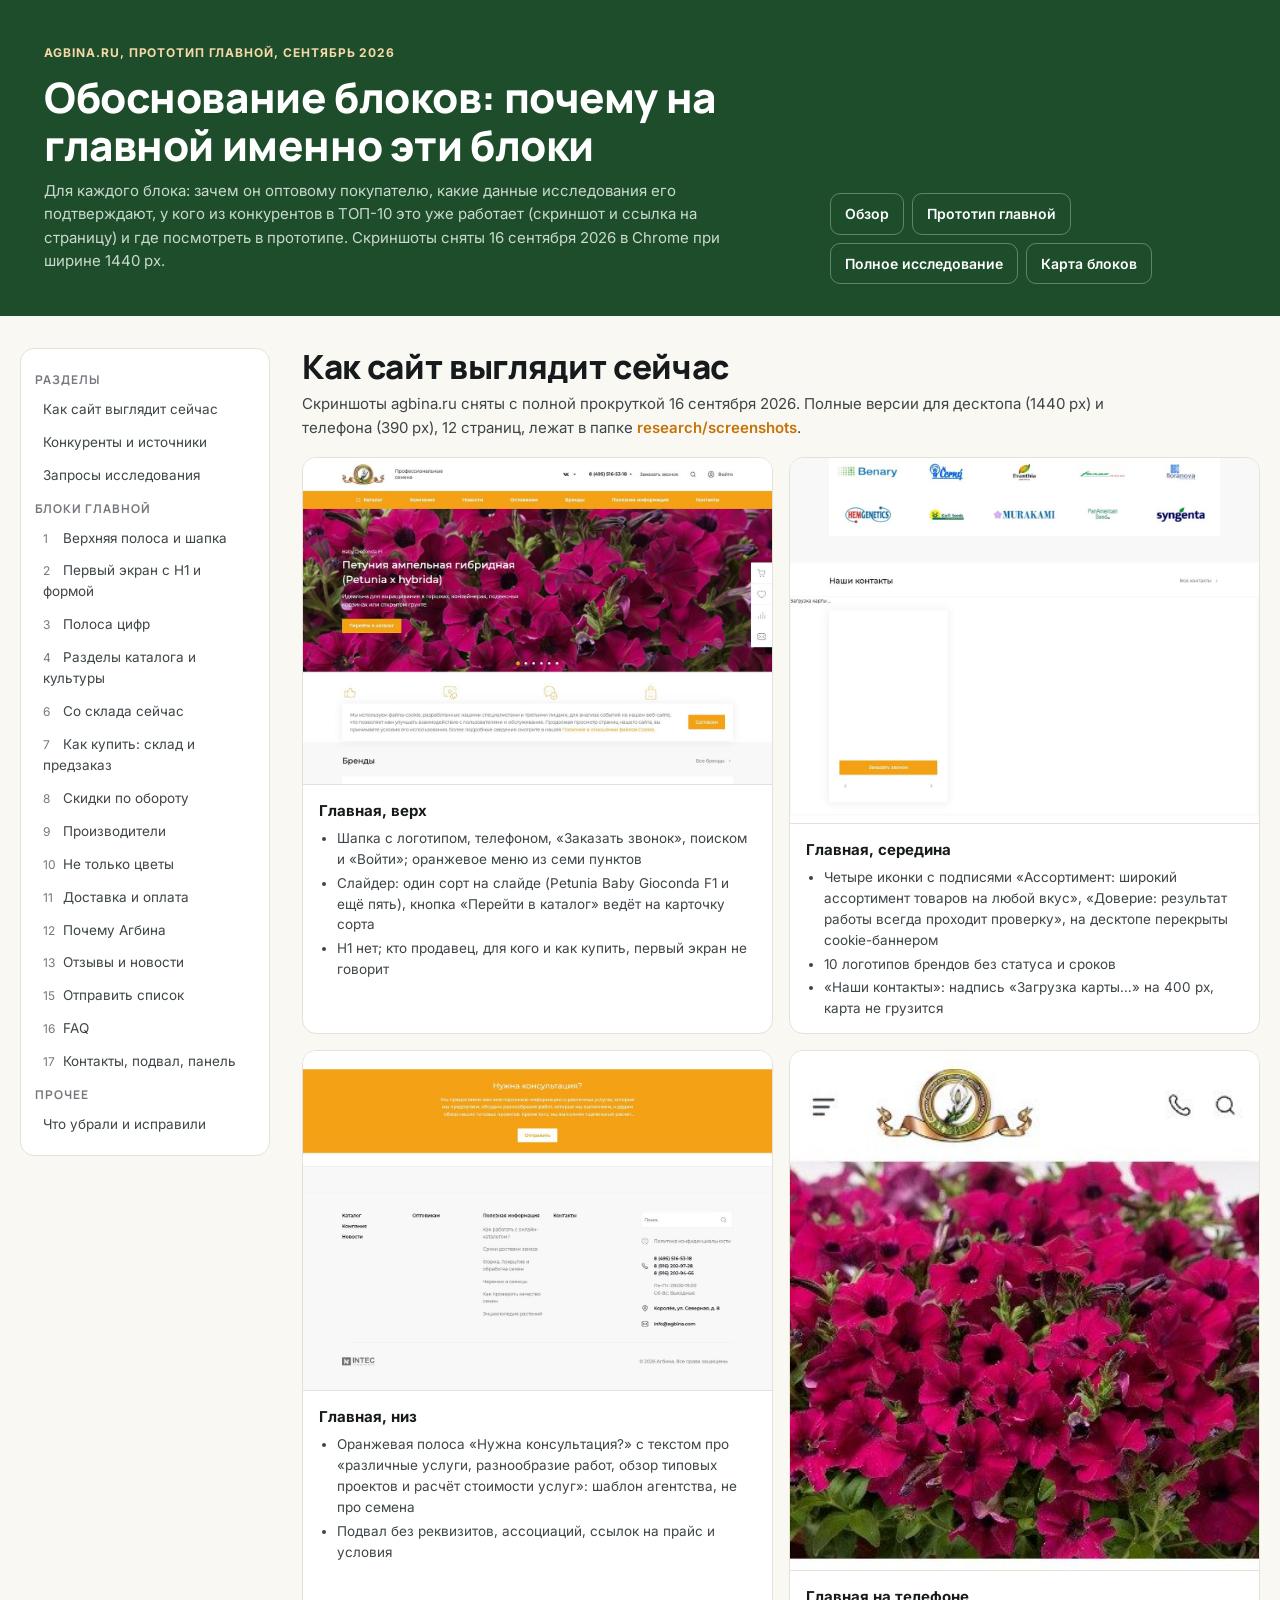
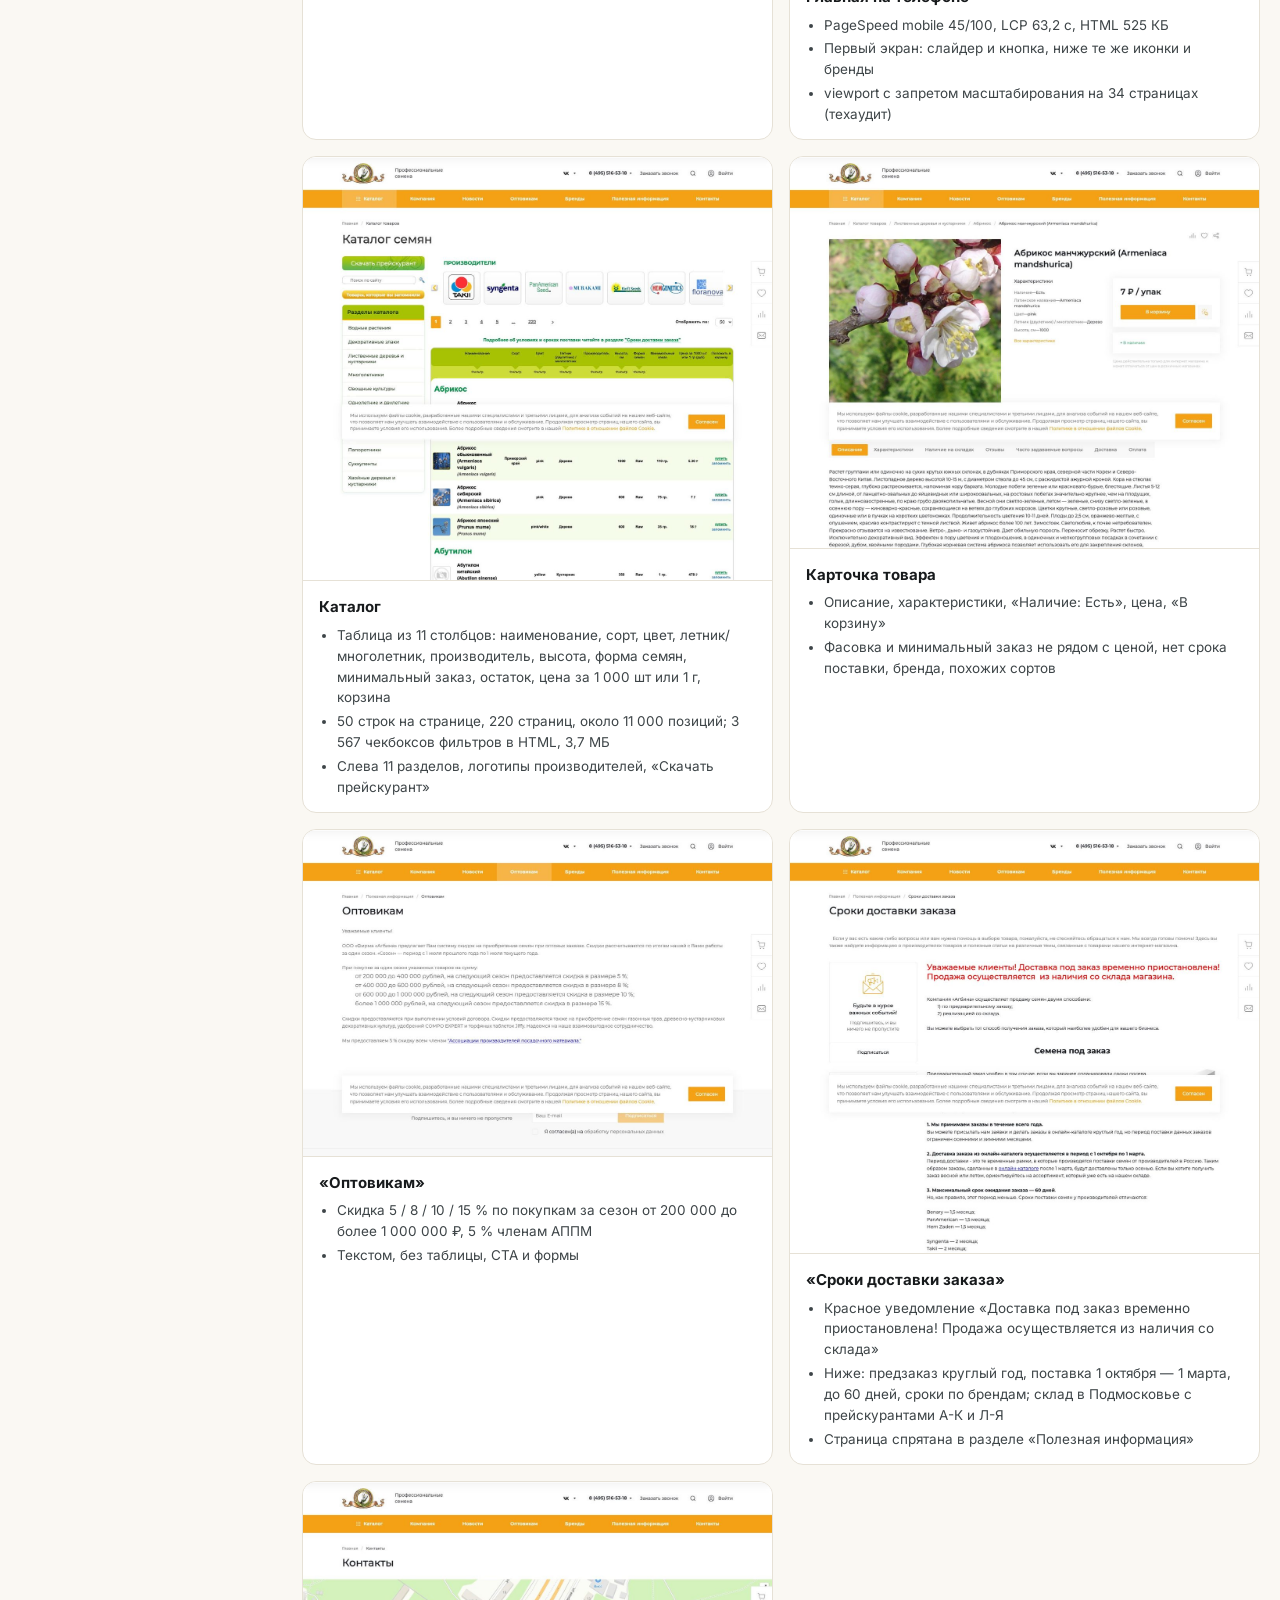
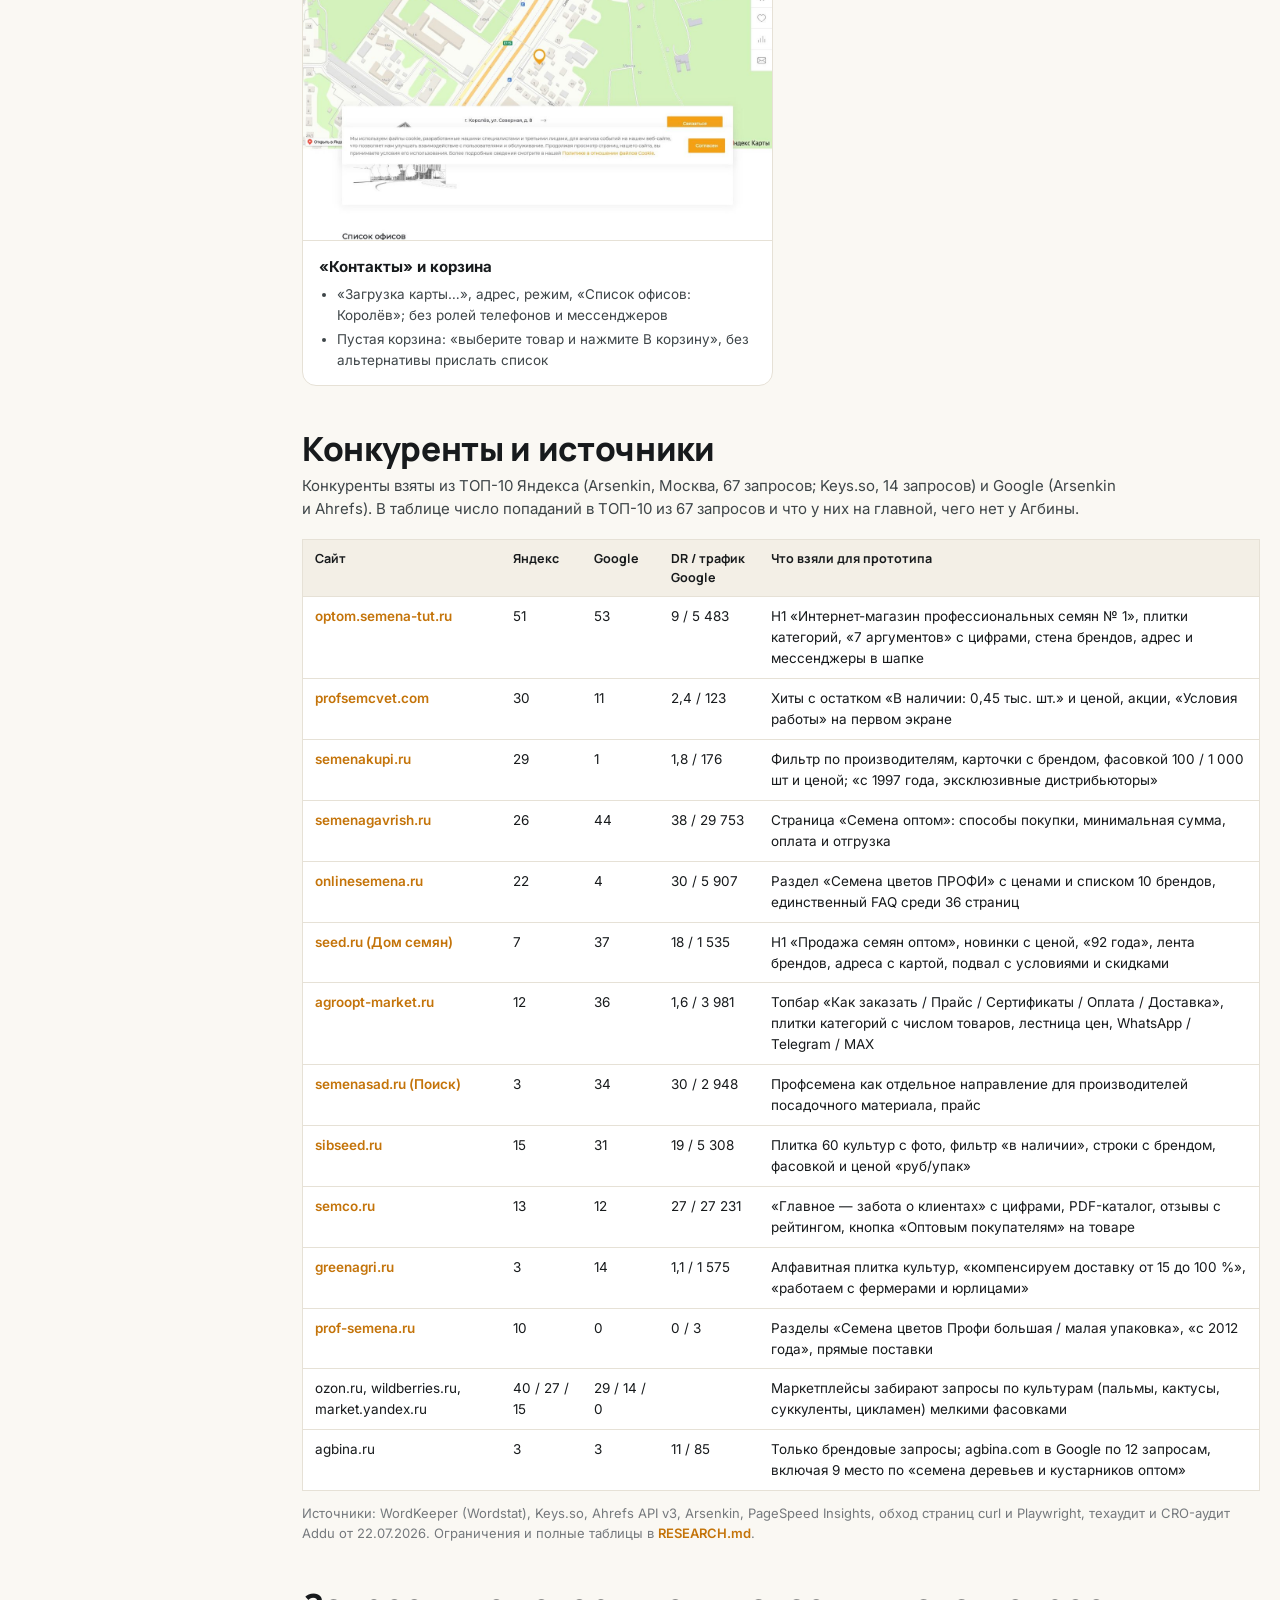
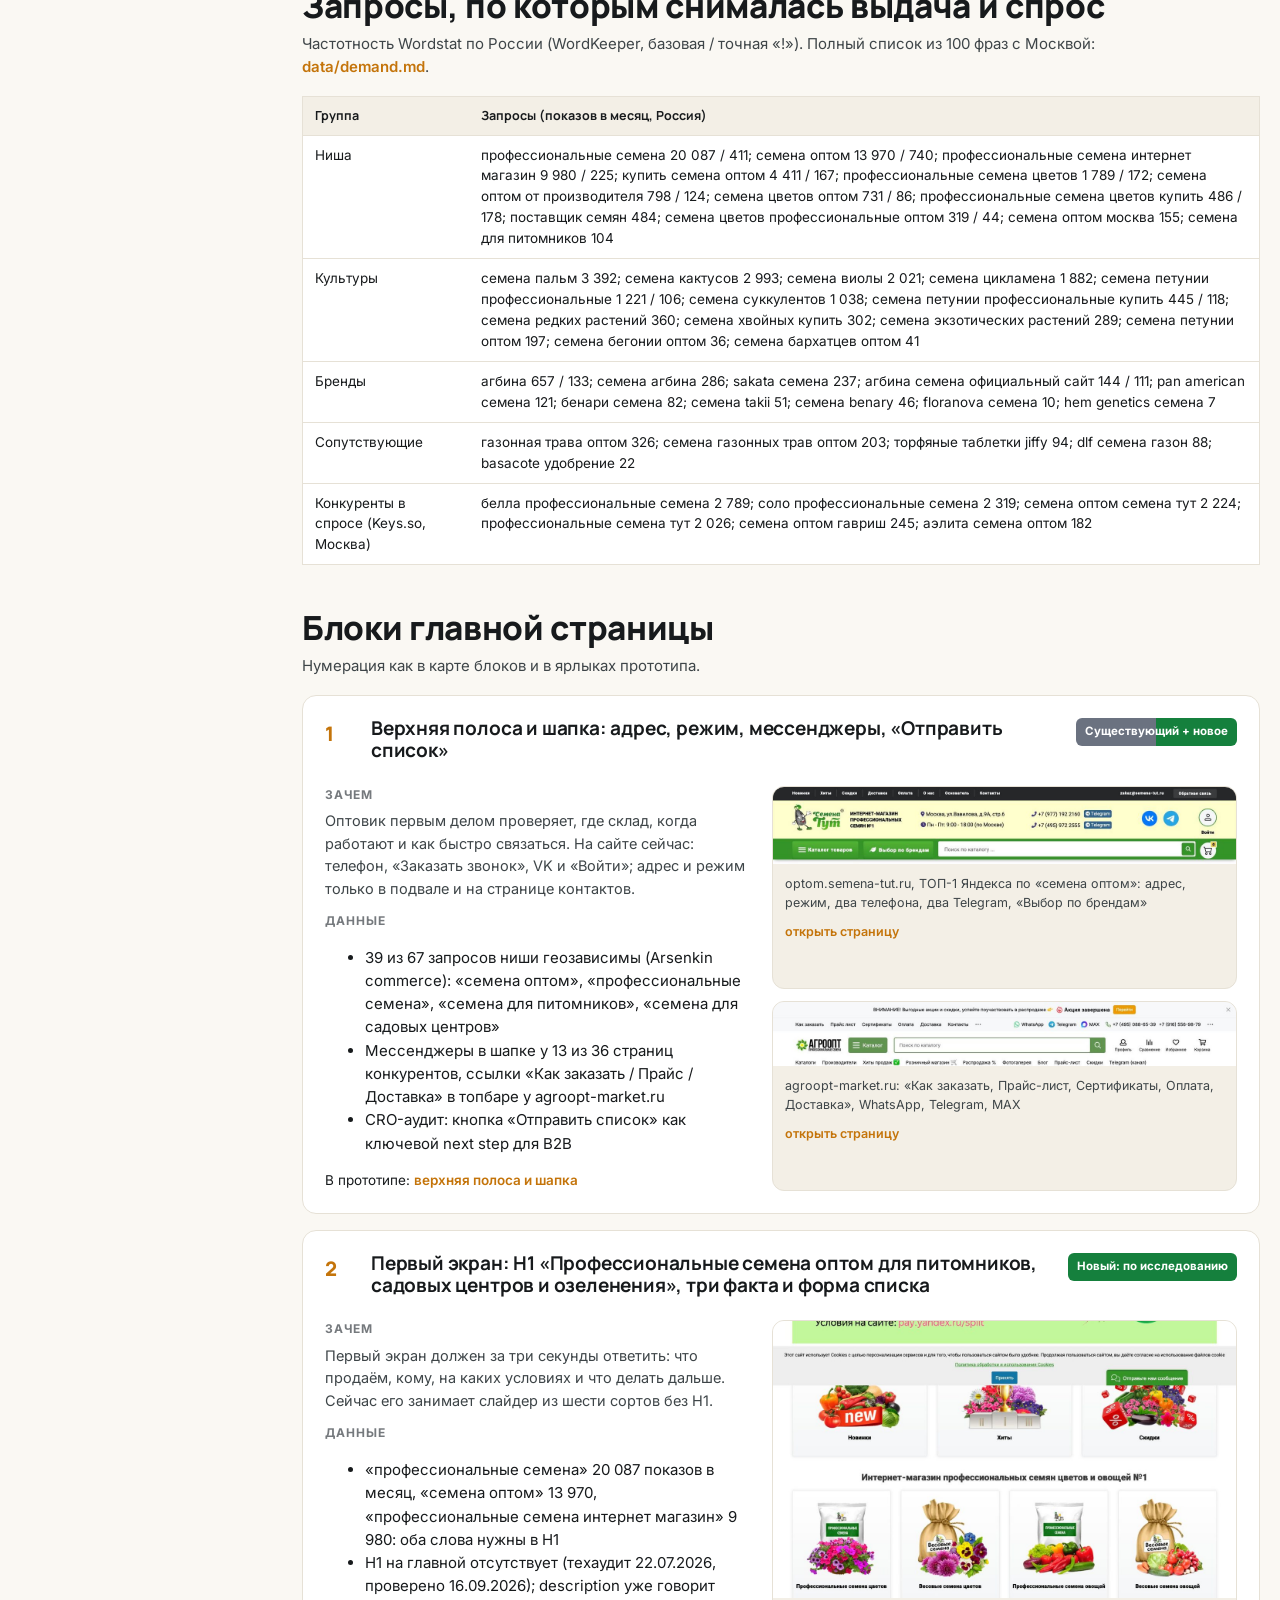
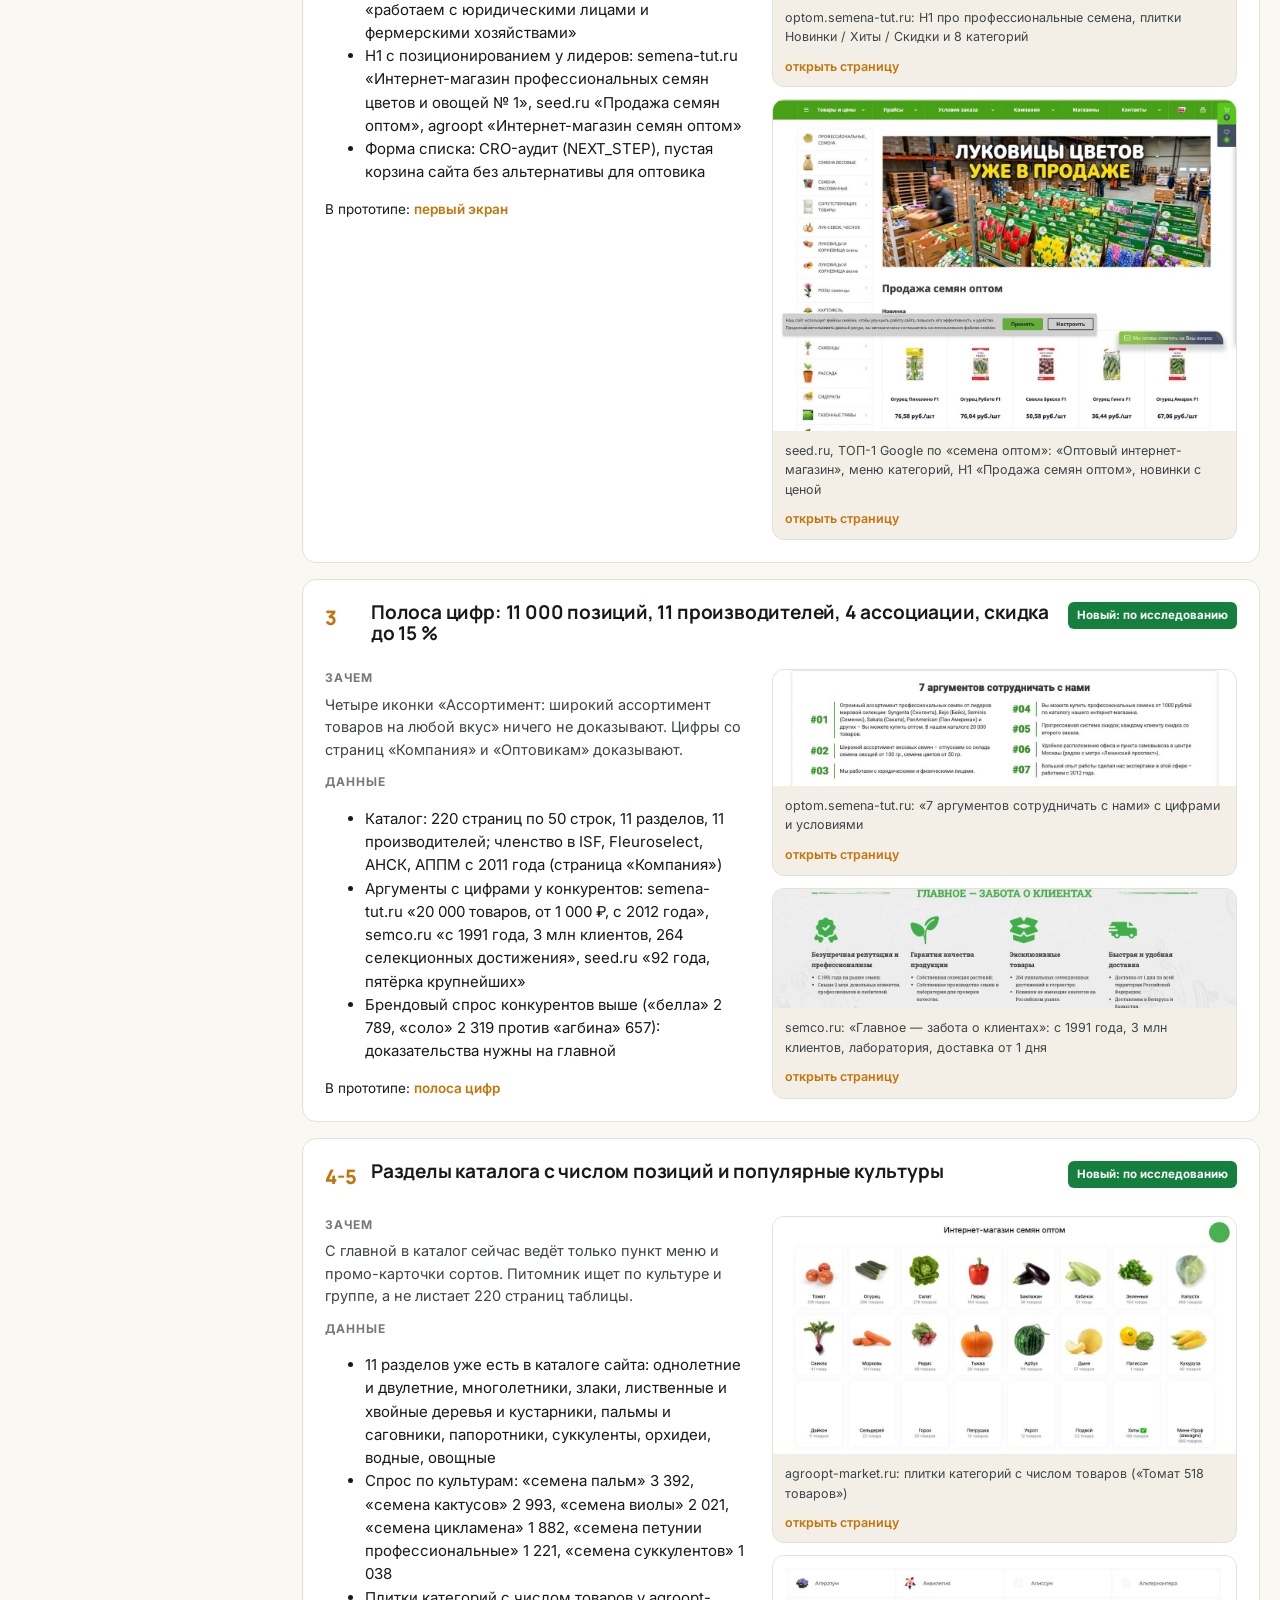
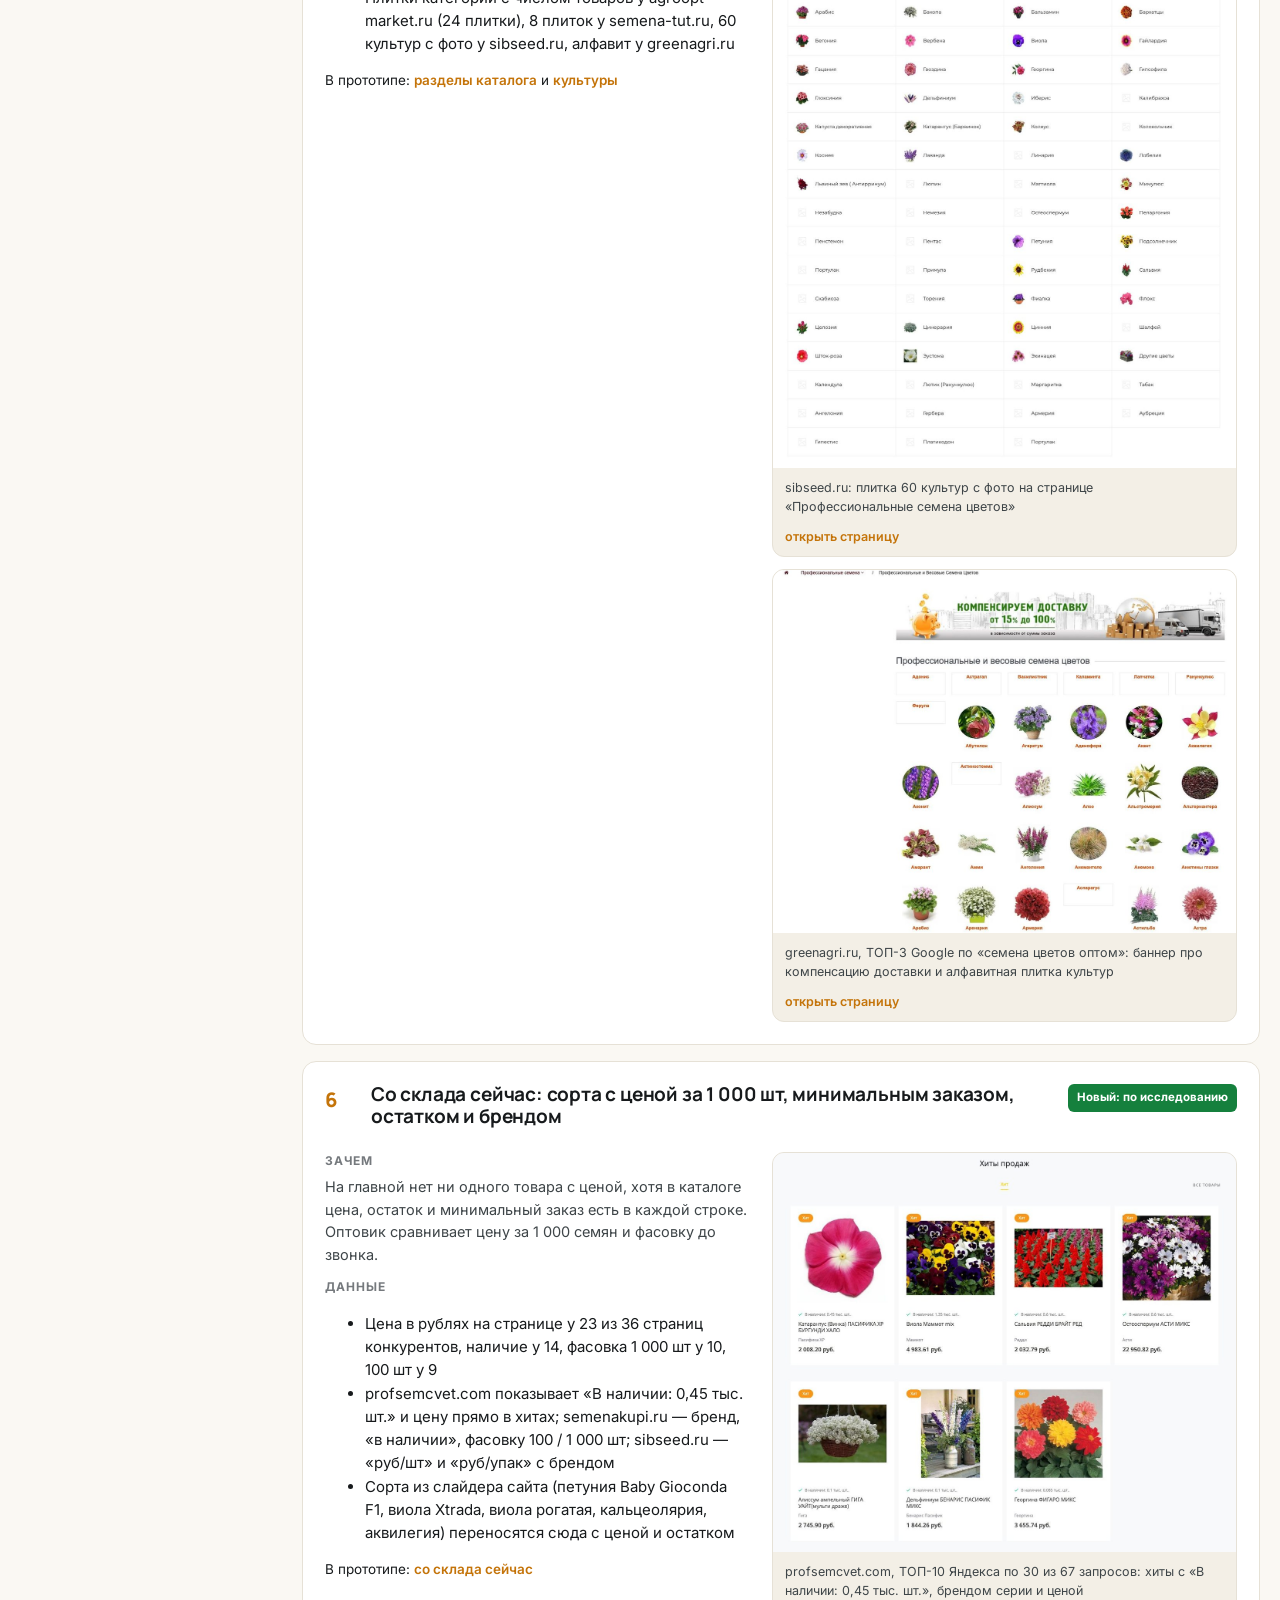
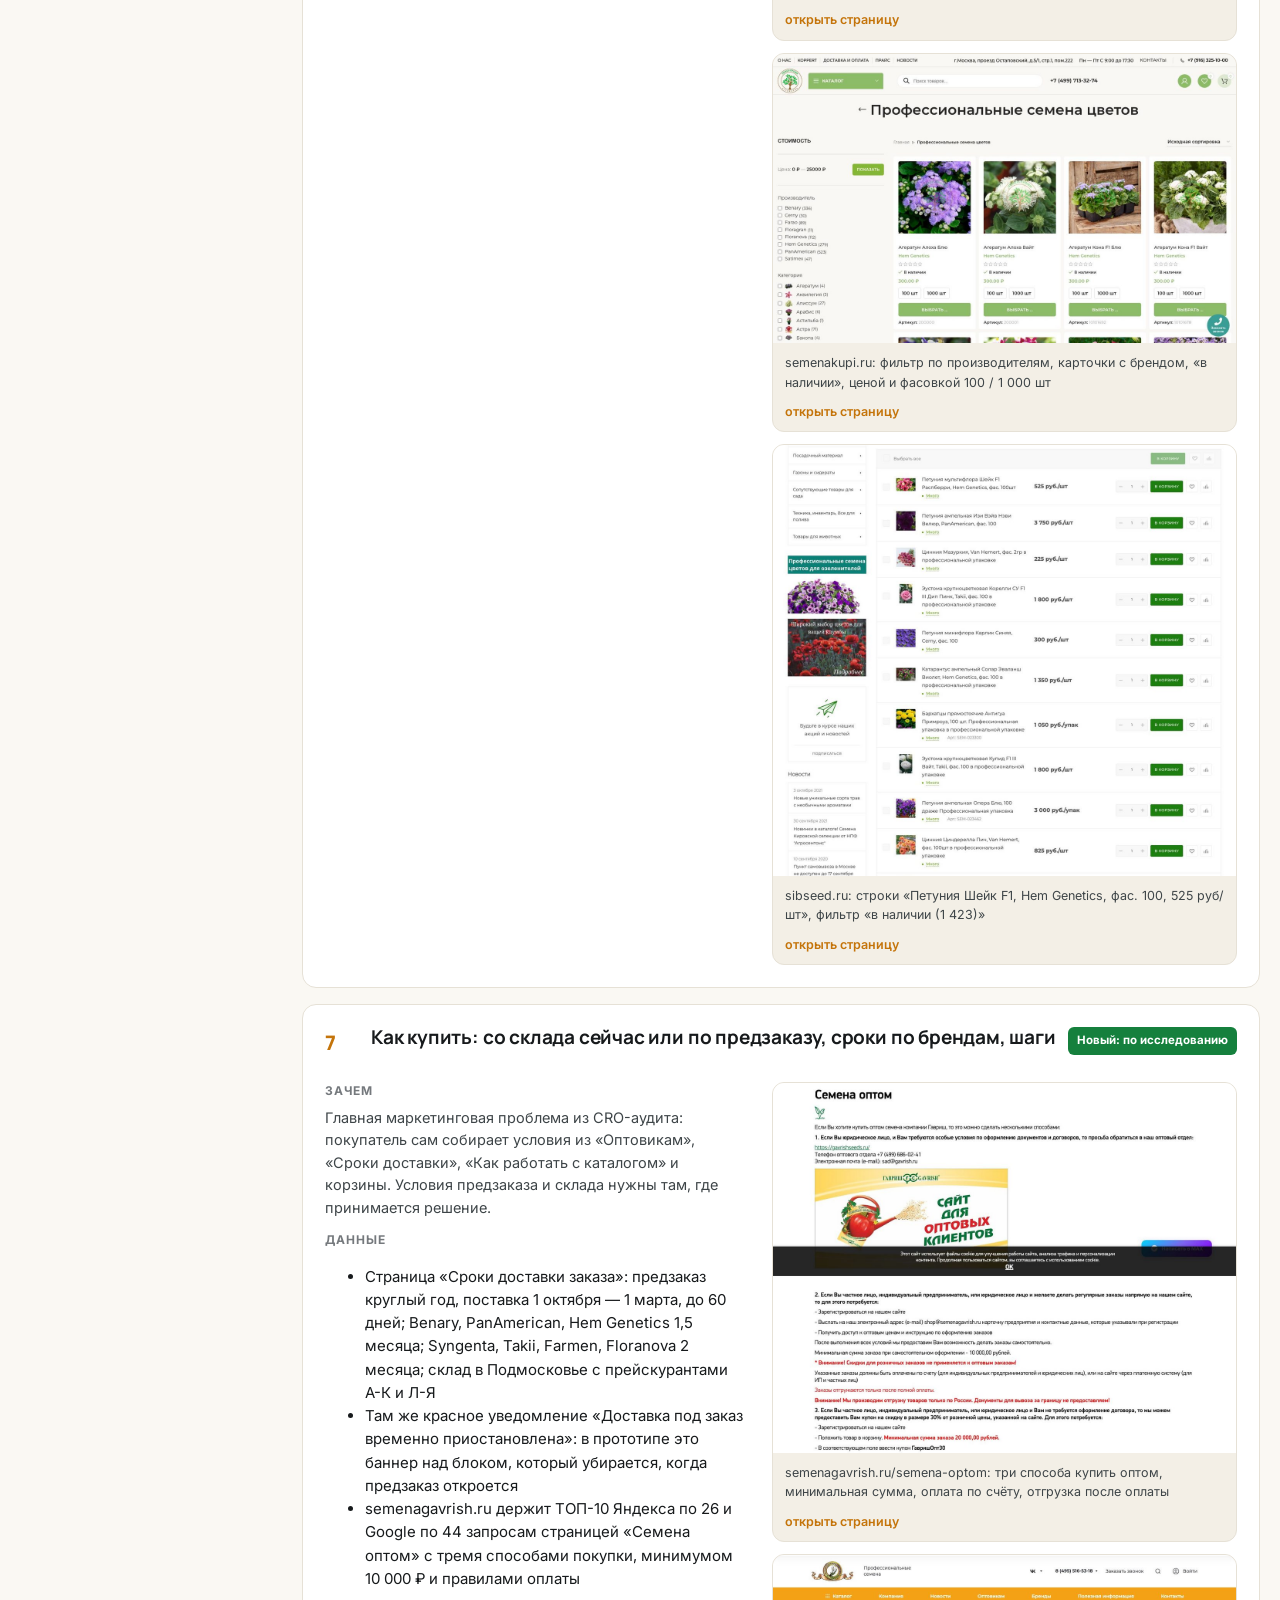
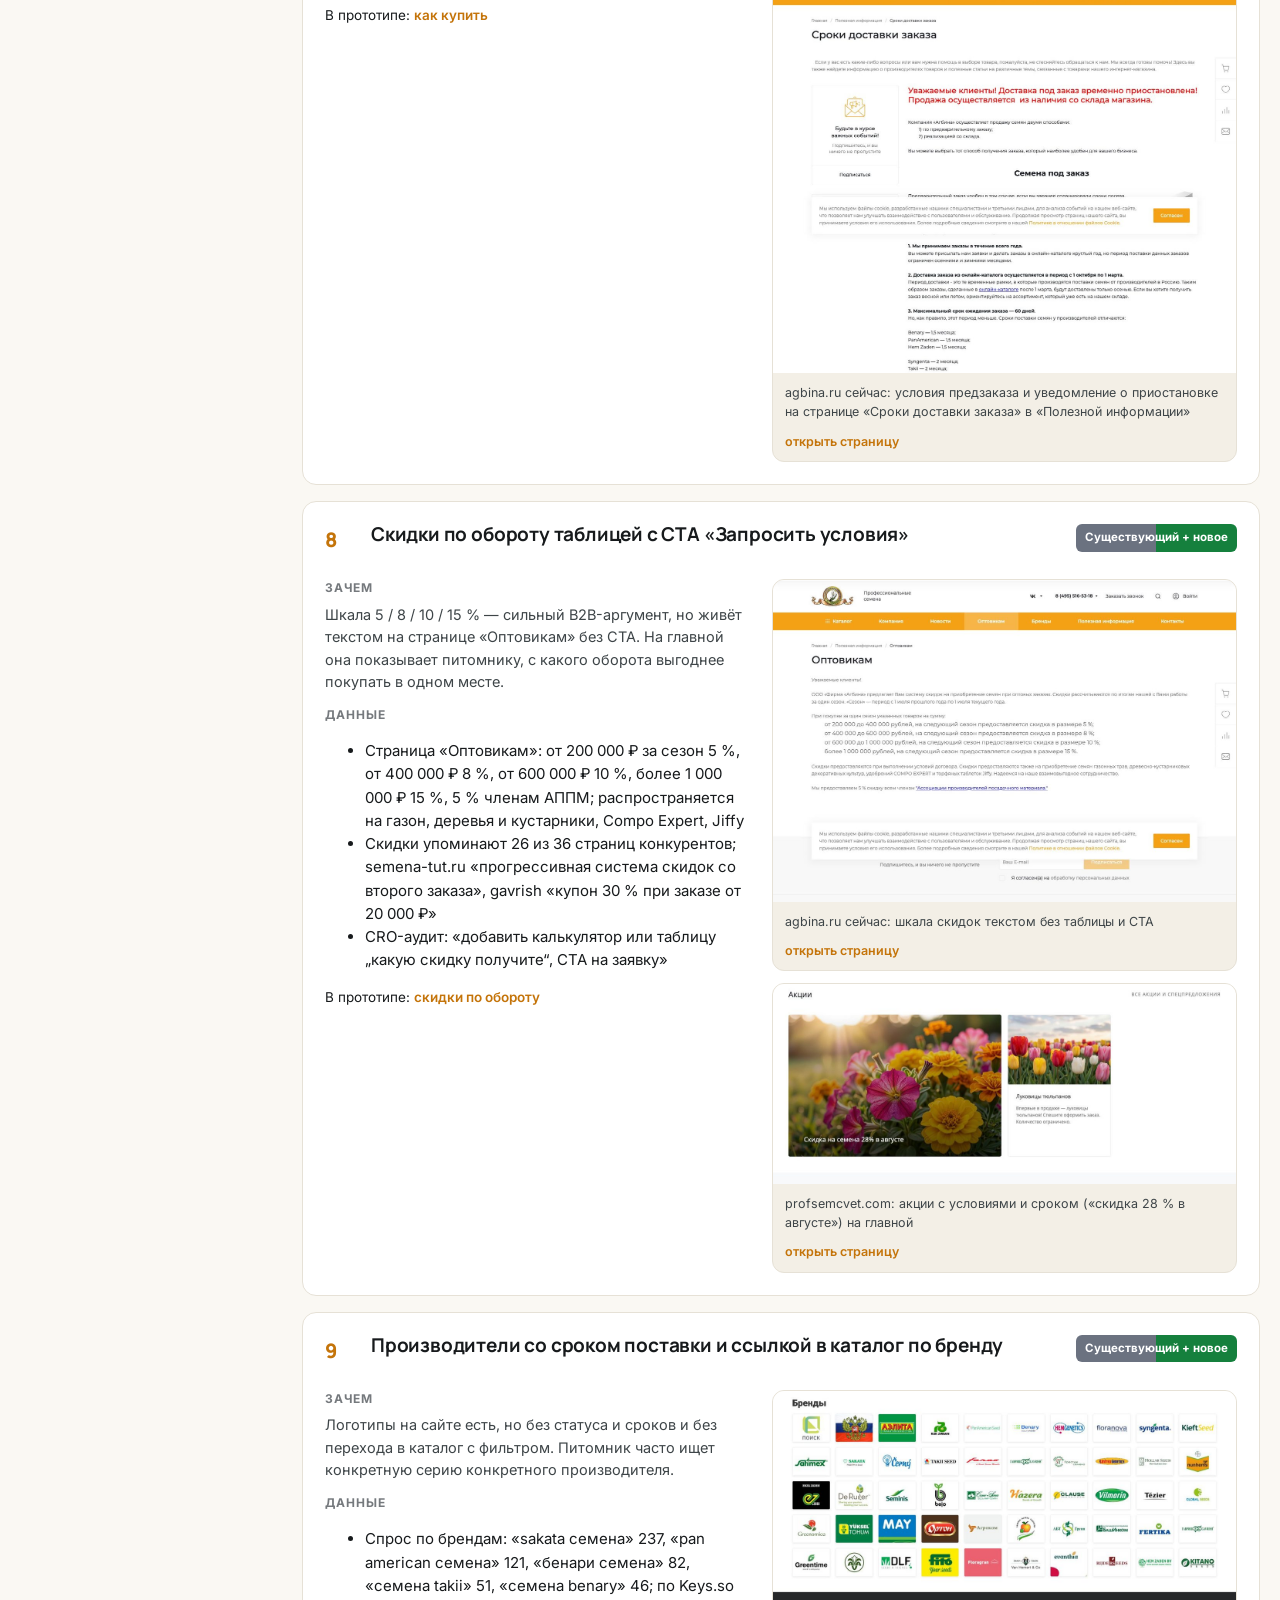
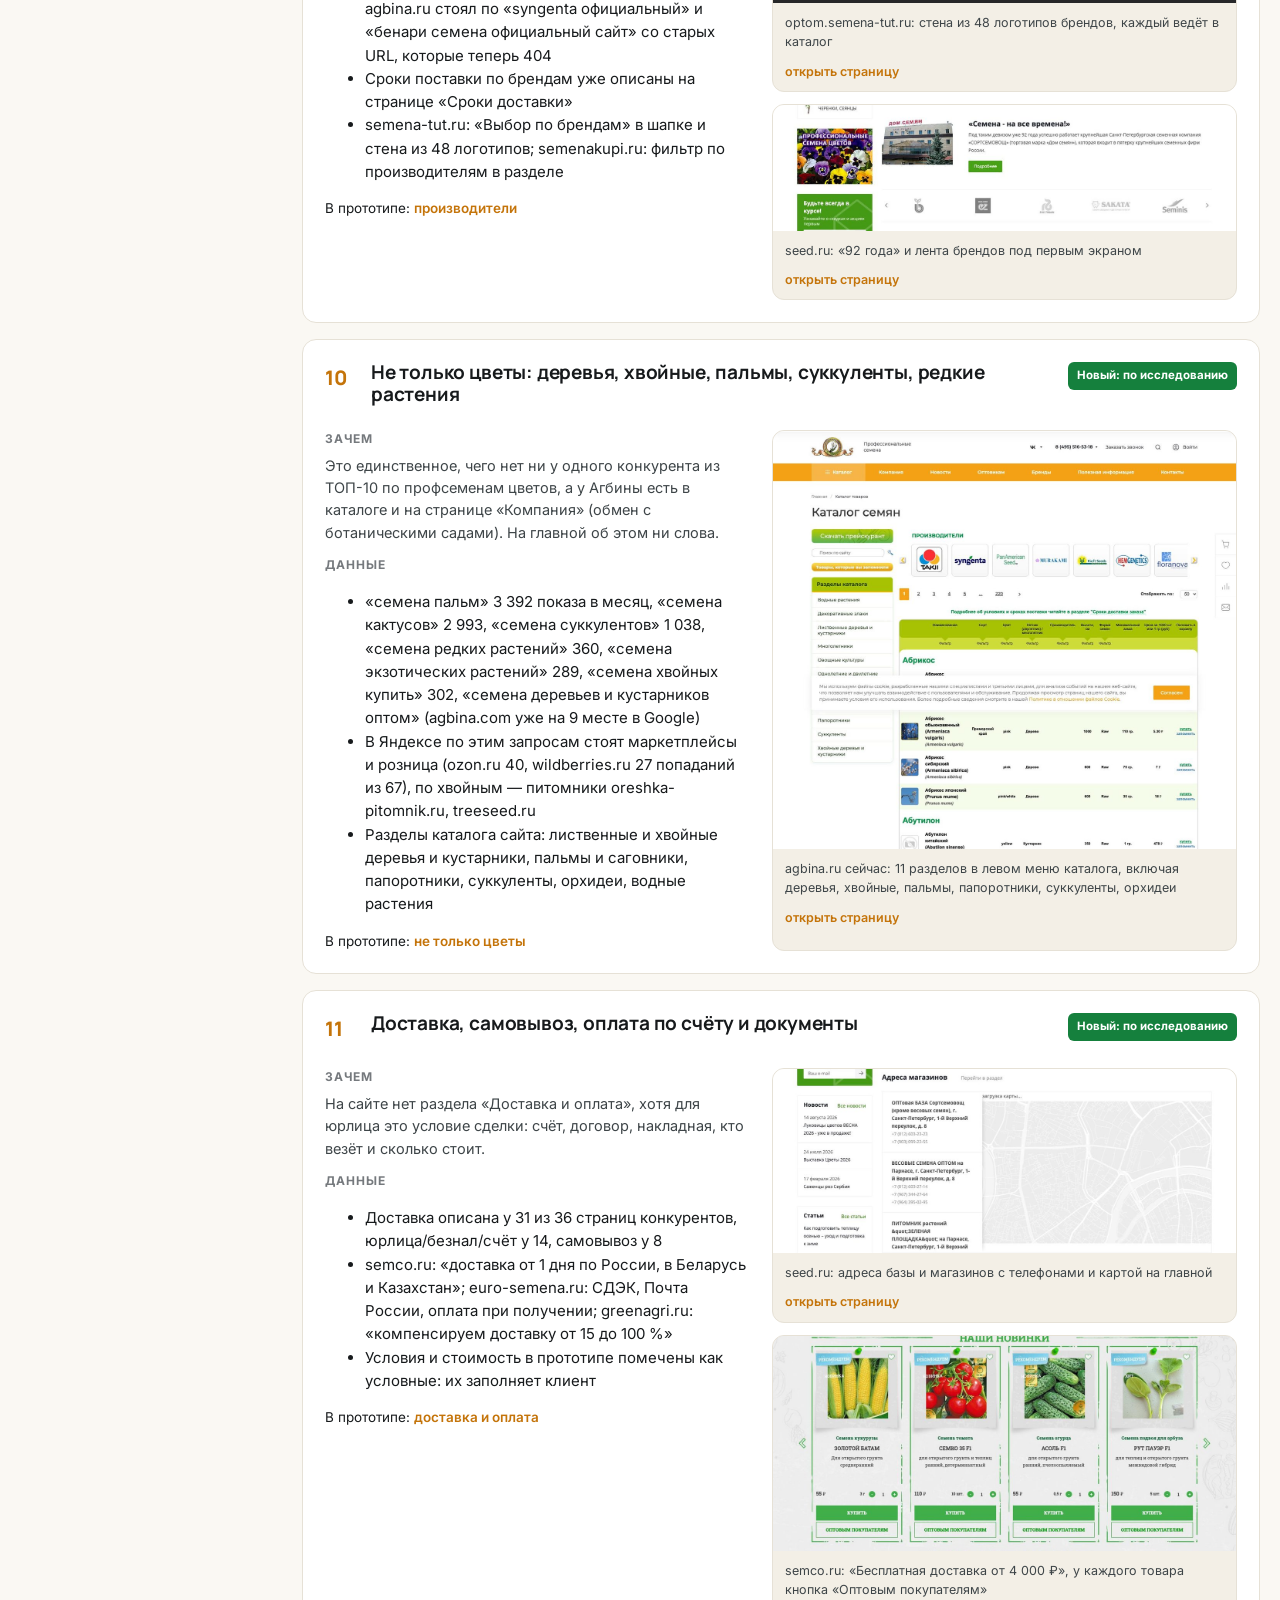
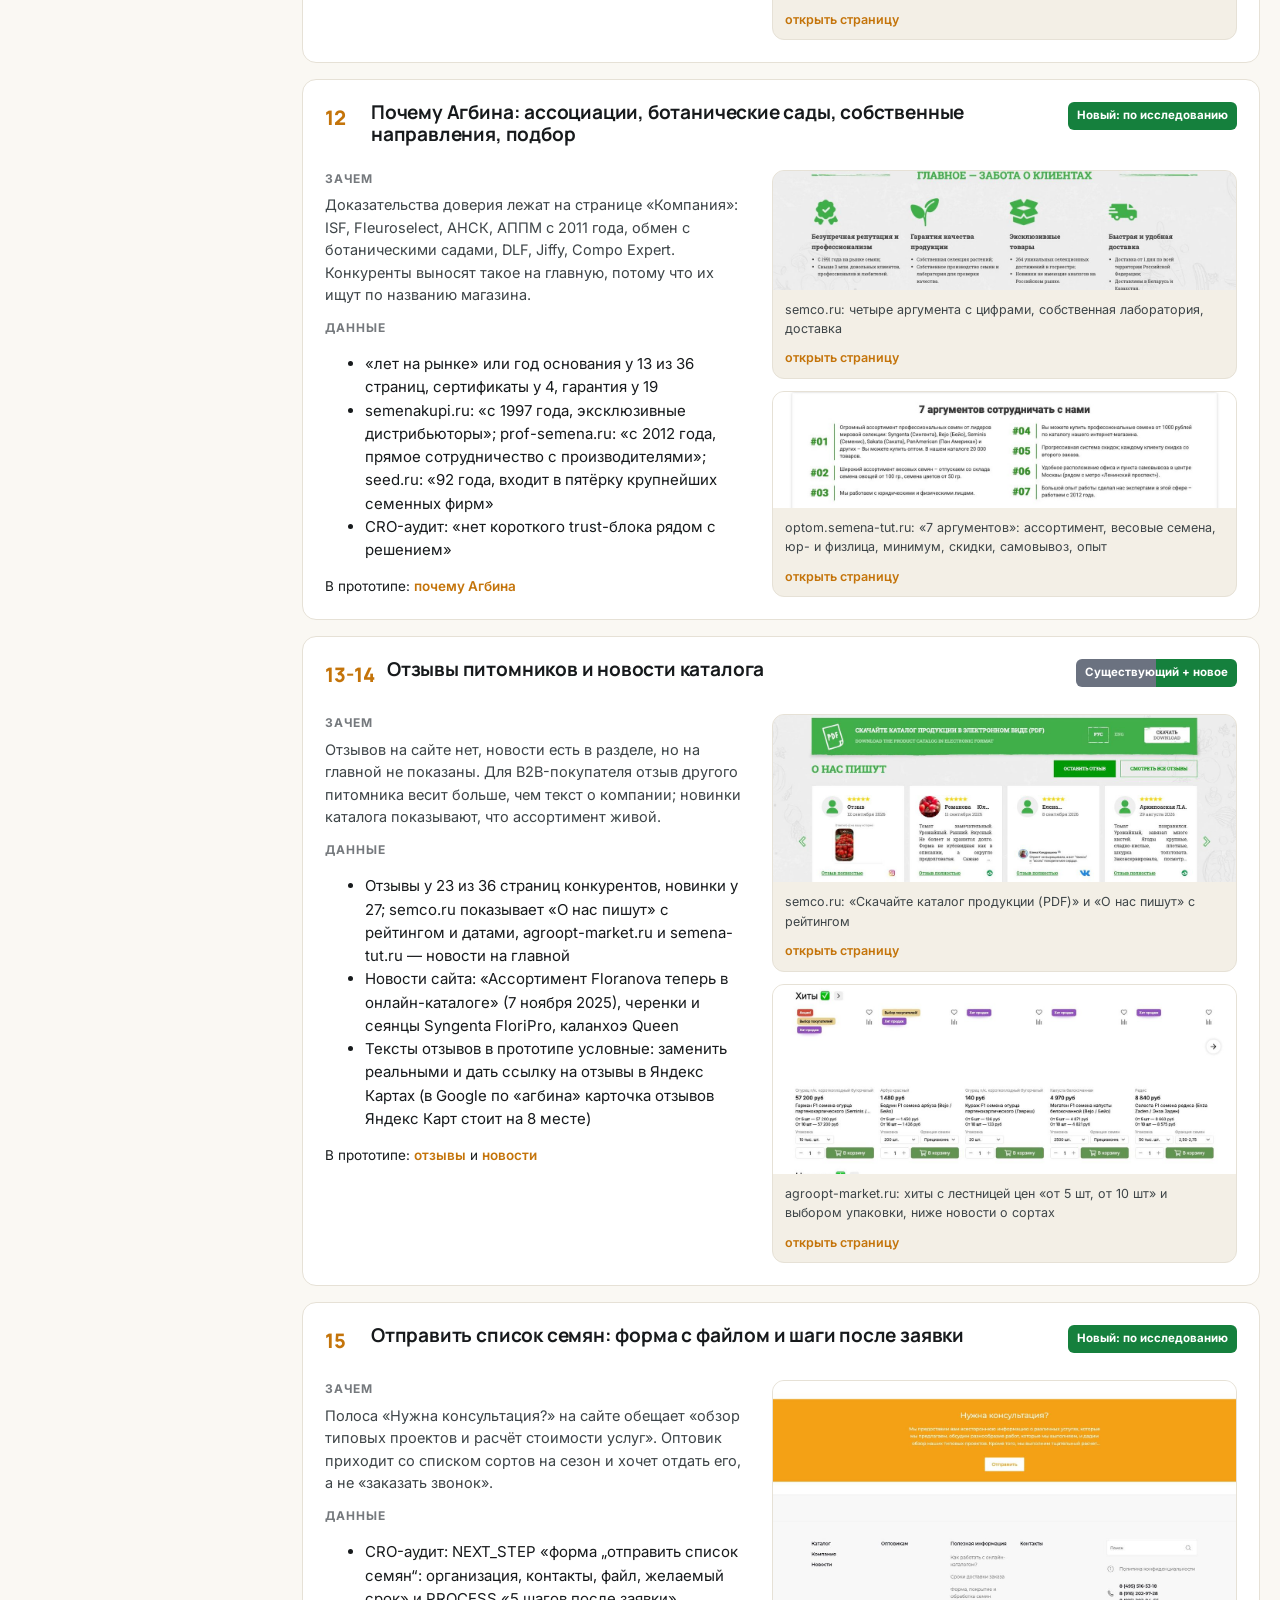
==== rationale.html @ 3d6f49da "agbina.ru: исследование конкурентов и прототип главной Спрос Wordstat по 100 фразам, ТОП-10 Яндекса " ====
<!DOCTYPE html>
<html lang="ru">
<head>
<meta charset="utf-8">
<meta name="viewport" content="width=device-width, initial-scale=1">
<title>Обоснование блоков прототипа главной Агбина</title>
<meta name="description" content="Почему в прототип главной agbina.ru добавлен каждый блок: данные спроса и выдачи, скриншоты примеров у конкурентов из ТОП-10 со ссылками на их страницы, скриншоты текущего сайта.">
<link rel="preconnect" href="https://fonts.googleapis.com">
<link rel="preconnect" href="https://fonts.gstatic.com" crossorigin>
<link href="https://fonts.googleapis.com/css2?family=Inter:wght@400;500;600;700&family=Manrope:wght@500;700;800&display=swap" rel="stylesheet">
<link rel="icon" href="data:image/svg+xml,%3Csvg xmlns=%27http://www.w3.org/2000/svg%27 viewBox=%270 0 32 32%27%3E%3Crect width=%2732%27 height=%2732%27 rx=%277%27 fill=%27%23E58A0B%27/%3E%3Ctext x=%2716%27 y=%2722%27 font-size=%2716%27 font-family=%27Arial%27 font-weight=%27700%27 fill=%27white%27 text-anchor=%27middle%27%3EА%3C/text%3E%3C/svg%3E">
<link rel="stylesheet" href="assets/styles.css?v=1">
<style>
body{padding-top:0}
.rat-top{background:var(--navy);color:#fff;padding:40px 0 32px}
.rat-top .container{display:grid;grid-template-columns:1.3fr .7fr;gap:32px;align-items:end}
.rat-top h1{color:#fff;font-size:clamp(28px,3.4vw,42px)}
.rat-top p{color:#C9DACD;max-width:720px}
.rat-top .links{display:flex;gap:8px;flex-wrap:wrap}
.rat-top .links a{border:1px solid rgba(255,255,255,.3);border-radius:10px;padding:9px 14px;font-weight:600;font-size:14px;color:#fff}
.rat-top .links a:hover{background:rgba(255,255,255,.1)}
.rat-layout{display:grid;grid-template-columns:250px minmax(0,1fr);gap:32px;align-items:start;padding:32px 0 60px}
.rat-nav{position:sticky;top:20px;background:var(--surface);border:1px solid var(--line);border-radius:var(--radius);padding:14px;max-height:calc(100vh - 40px);overflow:auto}
.rat-nav h4{font-size:12px;text-transform:uppercase;letter-spacing:.08em;color:var(--muted);margin:10px 0 6px}
.rat-nav a{display:block;padding:6px 8px;border-radius:8px;font-size:13.5px;color:var(--ink-2)}
.rat-nav a:hover{background:var(--surface-2);color:var(--ink)}
.rat-nav .n{display:inline-block;width:20px;color:var(--muted);font-size:12px}
.rat-sec{margin-bottom:44px}
.rat-sec > h2{margin-bottom:6px}
.rat-sec > .sub{color:var(--ink-2);margin-bottom:18px;max-width:820px}
.rat{background:var(--surface);border:1px solid var(--line);border-radius:var(--radius);padding:22px;margin-bottom:16px;display:grid;grid-template-columns:minmax(0,1fr) minmax(0,1.1fr);gap:24px}
.rat > *,.rat-layout > *,.shots > *,.was-grid > *{min-width:0}
.rat .head{grid-column:1/-1;display:flex;align-items:flex-start;gap:12px;flex-wrap:wrap}
.rat .head h3{font-size:19px;flex:1;min-width:240px}
.rat .num{font-family:var(--font-h);font-weight:800;color:var(--brand-dark);font-size:20px;min-width:34px}
.tagchip{display:inline-flex;align-items:center;border-radius:6px;padding:5px 9px;font-size:11.5px;font-weight:700;color:#fff;white-space:nowrap}
.tagchip.old{background:var(--tag-old)}.tagchip.res{background:var(--tag-res)}.tagchip.mix{background:linear-gradient(90deg,var(--tag-old) 0 50%,var(--tag-res) 50% 100%)}
.rat .why b,.rat .data b{display:block;font-size:12px;text-transform:uppercase;letter-spacing:.08em;color:var(--muted);margin-bottom:6px}
.rat .why p{font-size:14.5px;color:var(--ink-2);margin-bottom:12px}
.rat .data ul{margin:0 0 12px;padding-left:18px;font-size:14px;color:var(--ink-2);display:grid;gap:4px}
.rat .proto{font-size:13.5px}
.rat .proto a{color:var(--brand-dark);font-weight:600}
.shots{display:grid;gap:12px}
.shots figure{margin:0;background:var(--surface-2);border:1px solid var(--line);border-radius:12px;overflow:hidden}
.shots figure a{display:block}
.shots img{width:100%;height:auto;display:block}
.shots figcaption{padding:10px 12px;font-size:12.5px;color:var(--ink-2);display:flex;justify-content:space-between;gap:10px;flex-wrap:wrap}
.shots figcaption a{color:var(--brand-dark);font-weight:600;white-space:nowrap}
.shots.two{grid-template-columns:1fr 1fr}
.was-grid{display:grid;grid-template-columns:repeat(2,1fr);gap:16px}
.was{background:var(--surface);border:1px solid var(--line);border-radius:var(--radius);overflow:hidden}
.was img{width:100%;display:block;border-bottom:1px solid var(--line)}
.was .b{padding:14px 16px}
.was .b b{display:block;margin-bottom:6px}
.was ul{margin:0;padding-left:18px;font-size:13.5px;color:var(--ink-2);display:grid;gap:3px}
.src-table{width:100%;border-collapse:collapse;font-size:13.5px;background:#fff;border:1px solid var(--line)}
.src-table th,.src-table td{padding:9px 12px;border-bottom:1px solid var(--line);text-align:left;vertical-align:top}
.src-table th{background:var(--surface-2);font-family:var(--font-h);font-size:12.5px}
.src-table a{color:var(--brand-dark);font-weight:600}
@media (max-width:1024px){.rat-layout{grid-template-columns:minmax(0,1fr)}.rat-nav{position:static;max-height:none}.rat{grid-template-columns:minmax(0,1fr)}.rat-top .container{grid-template-columns:1fr}}
@media (max-width:720px){html,body{overflow-x:hidden}.was-grid,.shots.two{grid-template-columns:minmax(0,1fr)}.rat{padding:16px}.rat .head h3{min-width:0}.shots figcaption a{white-space:normal}}
</style>
</head>
<body>

<div class="rat-top">
  <div class="container">
    <div>
      <span class="eyebrow" style="color:#F6D9A8">agbina.ru, прототип главной, сентябрь 2026</span>
      <h1>Обоснование блоков: почему на главной именно эти блоки</h1>
      <p style="margin-top:10px">Для каждого блока: зачем он оптовому покупателю, какие данные исследования его подтверждают, у кого из конкурентов в ТОП-10 это уже работает (скриншот и ссылка на страницу) и где посмотреть в прототипе. Скриншоты сняты 16 сентября 2026 в Chrome при ширине 1440 px.</p>
    </div>
    <div class="links">
      <a href="index.html">Обзор</a>
      <a href="prototypes/home.html">Прототип главной</a>
      <a href="https://github.com/takedown-desing/agbina-prototype/blob/main/research/RESEARCH.md" target="_blank" rel="noopener">Полное исследование</a>
      <a href="https://github.com/takedown-desing/agbina-prototype/blob/main/research/BLOCKS-MAP.md" target="_blank" rel="noopener">Карта блоков</a>
    </div>
  </div>
</div>

<div class="container rat-layout">
  <aside class="rat-nav">
    <h4>Разделы</h4>
    <a href="#was">Как сайт выглядит сейчас</a>
    <a href="#sources">Конкуренты и источники</a>
    <a href="#queries">Запросы исследования</a>
    <h4>Блоки главной</h4>
    <a href="#h1"><span class="n">1</span>Верхняя полоса и шапка</a>
    <a href="#h2"><span class="n">2</span>Первый экран с H1 и формой</a>
    <a href="#h3"><span class="n">3</span>Полоса цифр</a>
    <a href="#h4"><span class="n">4</span>Разделы каталога и культуры</a>
    <a href="#h6"><span class="n">6</span>Со склада сейчас</a>
    <a href="#h7"><span class="n">7</span>Как купить: склад и предзаказ</a>
    <a href="#h8"><span class="n">8</span>Скидки по обороту</a>
    <a href="#h9"><span class="n">9</span>Производители</a>
    <a href="#h10"><span class="n">10</span>Не только цветы</a>
    <a href="#h11"><span class="n">11</span>Доставка и оплата</a>
    <a href="#h12"><span class="n">12</span>Почему Агбина</a>
    <a href="#h13"><span class="n">13</span>Отзывы и новости</a>
    <a href="#h15"><span class="n">15</span>Отправить список</a>
    <a href="#h16"><span class="n">16</span>FAQ</a>
    <a href="#h17"><span class="n">17</span>Контакты, подвал, панель</a>
    <h4>Прочее</h4>
    <a href="#removed">Что убрали и исправили</a>
  </aside>

  <main>
    <section class="rat-sec" id="was">
      <h2>Как сайт выглядит сейчас</h2>
      <p class="sub">Скриншоты agbina.ru сняты с полной прокруткой 16 сентября 2026. Полные версии для десктопа (1440 px) и телефона (390 px), 12 страниц, лежат в папке <a href="https://github.com/takedown-desing/agbina-prototype/tree/main/research/screenshots" target="_blank" rel="noopener" style="color:var(--brand-dark);font-weight:600">research/screenshots</a>.</p>
      <div class="was-grid">
        <div class="was"><a href="research/screenshots/agbina_home_desktop.jpeg" target="_blank"><img src="research/screenshots/was/was-home-top.jpg" alt="Главная, первый экран" loading="lazy"></a><div class="b"><b>Главная, верх</b><ul><li>Шапка с логотипом, телефоном, «Заказать звонок», поиском и «Войти»; оранжевое меню из семи пунктов</li><li>Слайдер: один сорт на слайде (Petunia Baby Gioconda F1 и ещё пять), кнопка «Перейти в каталог» ведёт на карточку сорта</li><li>H1 нет; кто продавец, для кого и как купить, первый экран не говорит</li></ul></div></div>
        <div class="was"><a href="research/screenshots/agbina_home_desktop.jpeg" target="_blank"><img src="research/screenshots/was/was-home-mid.jpg" alt="Главная, середина" loading="lazy"></a><div class="b"><b>Главная, середина</b><ul><li>Четыре иконки с подписями «Ассортимент: широкий ассортимент товаров на любой вкус», «Доверие: результат работы всегда проходит проверку», на десктопе перекрыты cookie-баннером</li><li>10 логотипов брендов без статуса и сроков</li><li>«Наши контакты»: надпись «Загрузка карты…» на 400 px, карта не грузится</li></ul></div></div>
        <div class="was"><a href="research/screenshots/agbina_home_desktop.jpeg" target="_blank"><img src="research/screenshots/was/was-home-bottom.jpg" alt="Главная, низ" loading="lazy"></a><div class="b"><b>Главная, низ</b><ul><li>Оранжевая полоса «Нужна консультация?» с текстом про «различные услуги, разнообразие работ, обзор типовых проектов и расчёт стоимости услуг»: шаблон агентства, не про семена</li><li>Подвал без реквизитов, ассоциаций, ссылок на прайс и условия</li></ul></div></div>
        <div class="was"><a href="research/screenshots/agbina_home_mobile.jpeg" target="_blank"><img src="research/screenshots/was/was-home-mobile.jpg" alt="Главная на телефоне" loading="lazy" style="max-height:520px;object-fit:cover;object-position:top"></a><div class="b"><b>Главная на телефоне</b><ul><li>PageSpeed mobile 45/100, LCP 63,2 с, HTML 525 КБ</li><li>Первый экран: слайдер и кнопка, ниже те же иконки и бренды</li><li>viewport с запретом масштабирования на 34 страницах (техаудит)</li></ul></div></div>
        <div class="was"><a href="research/screenshots/agbina_catalog_desktop.jpeg" target="_blank"><img src="research/screenshots/was/was-catalog-top.jpg" alt="Каталог" loading="lazy"></a><div class="b"><b>Каталог</b><ul><li>Таблица из 11 столбцов: наименование, сорт, цвет, летник/многолетник, производитель, высота, форма семян, минимальный заказ, остаток, цена за 1 000 шт или 1 г, корзина</li><li>50 строк на странице, 220 страниц, около 11 000 позиций; 3 567 чекбоксов фильтров в HTML, 3,7 МБ</li><li>Слева 11 разделов, логотипы производителей, «Скачать прейскурант»</li></ul></div></div>
        <div class="was"><a href="research/screenshots/agbina_product_desktop.jpeg" target="_blank"><img src="research/screenshots/was/was-product-top.jpg" alt="Карточка товара" loading="lazy"></a><div class="b"><b>Карточка товара</b><ul><li>Описание, характеристики, «Наличие: Есть», цена, «В корзину»</li><li>Фасовка и минимальный заказ не рядом с ценой, нет срока поставки, бренда, похожих сортов</li></ul></div></div>
        <div class="was"><a href="research/screenshots/agbina_opt_desktop.jpeg" target="_blank"><img src="research/screenshots/was/was-opt-top.jpg" alt="Оптовикам" loading="lazy"></a><div class="b"><b>«Оптовикам»</b><ul><li>Скидка 5 / 8 / 10 / 15 % по покупкам за сезон от 200 000 до более 1 000 000 ₽, 5 % членам АППМ</li><li>Текстом, без таблицы, CTA и формы</li></ul></div></div>
        <div class="was"><a href="research/screenshots/agbina_sroki_desktop.jpeg" target="_blank"><img src="research/screenshots/was/was-sroki-top.jpg" alt="Сроки доставки" loading="lazy"></a><div class="b"><b>«Сроки доставки заказа»</b><ul><li>Красное уведомление «Доставка под заказ временно приостановлена! Продажа осуществляется из наличия со склада»</li><li>Ниже: предзаказ круглый год, поставка 1 октября — 1 марта, до 60 дней, сроки по брендам; склад в Подмосковье с прейскурантами А-К и Л-Я</li><li>Страница спрятана в разделе «Полезная информация»</li></ul></div></div>
        <div class="was"><a href="research/screenshots/agbina_contacts_desktop.jpeg" target="_blank"><img src="research/screenshots/was/was-contacts-top.jpg" alt="Контакты" loading="lazy"></a><div class="b"><b>«Контакты» и корзина</b><ul><li>«Загрузка карты…», адрес, режим, «Список офисов: Королёв»; без ролей телефонов и мессенджеров</li><li>Пустая корзина: «выберите товар и нажмите В корзину», без альтернативы прислать список</li></ul></div></div>
      </div>
    </section>

    <section class="rat-sec" id="sources">
      <h2>Конкуренты и источники</h2>
      <p class="sub">Конкуренты взяты из ТОП-10 Яндекса (Arsenkin, Москва, 67 запросов; Keys.so, 14 запросов) и Google (Arsenkin и Ahrefs). В таблице число попаданий в ТОП-10 из 67 запросов и что у них на главной, чего нет у Агбины.</p>
      <div style="overflow-x:auto">
        <table class="src-table">
          <tr><th>Сайт</th><th>Яндекс</th><th>Google</th><th>DR / трафик Google</th><th>Что взяли для прототипа</th></tr>
          <tr><td><a href="https://optom.semena-tut.ru/" target="_blank" rel="noopener">optom.semena-tut.ru</a></td><td>51</td><td>53</td><td>9 / 5 483</td><td>H1 «Интернет-магазин профессиональных семян № 1», плитки категорий, «7 аргументов» с цифрами, стена брендов, адрес и мессенджеры в шапке</td></tr>
          <tr><td><a href="https://profsemcvet.com/" target="_blank" rel="noopener">profsemcvet.com</a></td><td>30</td><td>11</td><td>2,4 / 123</td><td>Хиты с остатком «В наличии: 0,45 тыс. шт.» и ценой, акции, «Условия работы» на первом экране</td></tr>
          <tr><td><a href="https://semenakupi.ru/professionalnye-semena-tsvetov/" target="_blank" rel="noopener">semenakupi.ru</a></td><td>29</td><td>1</td><td>1,8 / 176</td><td>Фильтр по производителям, карточки с брендом, фасовкой 100 / 1 000 шт и ценой; «с 1997 года, эксклюзивные дистрибьюторы»</td></tr>
          <tr><td><a href="https://semenagavrish.ru/semena-optom/" target="_blank" rel="noopener">semenagavrish.ru</a></td><td>26</td><td>44</td><td>38 / 29 753</td><td>Страница «Семена оптом»: способы покупки, минимальная сумма, оплата и отгрузка</td></tr>
          <tr><td><a href="https://onlinesemena.ru/catalog/cemena-cvetov-profi.html" target="_blank" rel="noopener">onlinesemena.ru</a></td><td>22</td><td>4</td><td>30 / 5 907</td><td>Раздел «Семена цветов ПРОФИ» с ценами и списком 10 брендов, единственный FAQ среди 36 страниц</td></tr>
          <tr><td><a href="https://www.seed.ru/" target="_blank" rel="noopener">seed.ru (Дом семян)</a></td><td>7</td><td>37</td><td>18 / 1 535</td><td>H1 «Продажа семян оптом», новинки с ценой, «92 года», лента брендов, адреса с картой, подвал с условиями и скидками</td></tr>
          <tr><td><a href="https://agroopt-market.ru/" target="_blank" rel="noopener">agroopt-market.ru</a></td><td>12</td><td>36</td><td>1,6 / 3 981</td><td>Топбар «Как заказать / Прайс / Сертификаты / Оплата / Доставка», плитки категорий с числом товаров, лестница цен, WhatsApp / Telegram / MAX</td></tr>
          <tr><td><a href="https://www.semenasad.ru/catalog/semena_tsvetov/" target="_blank" rel="noopener">semenasad.ru (Поиск)</a></td><td>3</td><td>34</td><td>30 / 2 948</td><td>Профсемена как отдельное направление для производителей посадочного материала, прайс</td></tr>
          <tr><td><a href="https://sibseed.ru/catalog/semena/professionalnye_semena_tsvetov/" target="_blank" rel="noopener">sibseed.ru</a></td><td>15</td><td>31</td><td>19 / 5 308</td><td>Плитка 60 культур с фото, фильтр «в наличии», строки с брендом, фасовкой и ценой «руб/упак»</td></tr>
          <tr><td><a href="https://semco.ru/" target="_blank" rel="noopener">semco.ru</a></td><td>13</td><td>12</td><td>27 / 27 231</td><td>«Главное — забота о клиентах» с цифрами, PDF-каталог, отзывы с рейтингом, кнопка «Оптовым покупателям» на товаре</td></tr>
          <tr><td><a href="https://greenagri.ru/professionalnye-semena-1/professionalnye-semena-cvetov/" target="_blank" rel="noopener">greenagri.ru</a></td><td>3</td><td>14</td><td>1,1 / 1 575</td><td>Алфавитная плитка культур, «компенсируем доставку от 15 до 100 %», «работаем с фермерами и юрлицами»</td></tr>
          <tr><td><a href="https://prof-semena.ru/" target="_blank" rel="noopener">prof-semena.ru</a></td><td>10</td><td>0</td><td>0 / 3</td><td>Разделы «Семена цветов Профи большая / малая упаковка», «с 2012 года», прямые поставки</td></tr>
          <tr><td>ozon.ru, wildberries.ru, market.yandex.ru</td><td>40 / 27 / 15</td><td>29 / 14 / 0</td><td></td><td>Маркетплейсы забирают запросы по культурам (пальмы, кактусы, суккуленты, цикламен) мелкими фасовками</td></tr>
          <tr><td>agbina.ru</td><td>3</td><td>3</td><td>11 / 85</td><td>Только брендовые запросы; agbina.com в Google по 12 запросам, включая 9 место по «семена деревьев и кустарников оптом»</td></tr>
        </table>
      </div>
      <p class="muted small" style="margin-top:12px">Источники: WordKeeper (Wordstat), Keys.so, Ahrefs API v3, Arsenkin, PageSpeed Insights, обход страниц curl и Playwright, техаудит и CRO-аудит Addu от 22.07.2026. Ограничения и полные таблицы в <a href="https://github.com/takedown-desing/agbina-prototype/blob/main/research/RESEARCH.md" target="_blank" rel="noopener" style="color:var(--brand-dark);font-weight:600">RESEARCH.md</a>.</p>
    </section>

    <section class="rat-sec" id="queries">
      <h2>Запросы, по которым снималась выдача и спрос</h2>
      <p class="sub">Частотность Wordstat по России (WordKeeper, базовая / точная «!»). Полный список из 100 фраз с Москвой: <a href="https://github.com/takedown-desing/agbina-prototype/blob/main/research/data/demand.md" target="_blank" rel="noopener" style="color:var(--brand-dark);font-weight:600">data/demand.md</a>.</p>
      <div style="overflow-x:auto">
        <table class="src-table">
          <tr><th>Группа</th><th>Запросы (показов в месяц, Россия)</th></tr>
          <tr><td>Ниша</td><td>профессиональные семена 20 087 / 411; семена оптом 13 970 / 740; профессиональные семена интернет магазин 9 980 / 225; купить семена оптом 4 411 / 167; профессиональные семена цветов 1 789 / 172; семена оптом от производителя 798 / 124; семена цветов оптом 731 / 86; профессиональные семена цветов купить 486 / 178; поставщик семян 484; семена цветов профессиональные оптом 319 / 44; семена оптом москва 155; семена для питомников 104</td></tr>
          <tr><td>Культуры</td><td>семена пальм 3 392; семена кактусов 2 993; семена виолы 2 021; семена цикламена 1 882; семена петунии профессиональные 1 221 / 106; семена суккулентов 1 038; семена петунии профессиональные купить 445 / 118; семена редких растений 360; семена хвойных купить 302; семена экзотических растений 289; семена петунии оптом 197; семена бегонии оптом 36; семена бархатцев оптом 41</td></tr>
          <tr><td>Бренды</td><td>агбина 657 / 133; семена агбина 286; sakata семена 237; агбина семена официальный сайт 144 / 111; pan american семена 121; бенари семена 82; семена takii 51; семена benary 46; floranova семена 10; hem genetics семена 7</td></tr>
          <tr><td>Сопутствующие</td><td>газонная трава оптом 326; семена газонных трав оптом 203; торфяные таблетки jiffy 94; dlf семена газон 88; basacote удобрение 22</td></tr>
          <tr><td>Конкуренты в спросе (Keys.so, Москва)</td><td>белла профессиональные семена 2 789; соло профессиональные семена 2 319; семена оптом семена тут 2 224; профессиональные семена тут 2 026; семена оптом гавриш 245; аэлита семена оптом 182</td></tr>
        </table>
      </div>
    </section>

    <section class="rat-sec" id="home">
      <h2>Блоки главной страницы</h2>
      <p class="sub">Нумерация как в карте блоков и в ярлыках прототипа.</p>

      <div class="rat" id="h1">
        <div class="head"><span class="num">1</span><h3>Верхняя полоса и шапка: адрес, режим, мессенджеры, «Отправить список»</h3><span class="tagchip mix">Существующий + новое</span></div>
        <div class="why"><b>Зачем</b><p>Оптовик первым делом проверяет, где склад, когда работают и как быстро связаться. На сайте сейчас: телефон, «Заказать звонок», VK и «Войти»; адрес и режим только в подвале и на странице контактов.</p><b>Данные</b><ul><li>39 из 67 запросов ниши геозависимы (Arsenkin commerce): «семена оптом», «профессиональные семена», «семена для питомников», «семена для садовых центров»</li><li>Мессенджеры в шапке у 13 из 36 страниц конкурентов, ссылки «Как заказать / Прайс / Доставка» в топбаре у agroopt-market.ru</li><li>CRO-аудит: кнопка «Отправить список» как ключевой next step для B2B</li></ul><div class="proto">В прототипе: <a href="prototypes/home.html#top">верхняя полоса и шапка</a></div></div>
        <div class="shots">
          <figure><a href="research/screenshots/competitors/header-semenatut.jpg" target="_blank"><img src="research/screenshots/competitors/header-semenatut.jpg" alt="optom.semena-tut.ru: шапка" loading="lazy"></a><figcaption><span>optom.semena-tut.ru, ТОП-1 Яндекса по «семена оптом»: адрес, режим, два телефона, два Telegram, «Выбор по брендам»</span><a href="https://optom.semena-tut.ru/" target="_blank" rel="noopener">открыть страницу</a></figcaption></figure>
          <figure><a href="research/screenshots/competitors/topbar-agroopt.jpg" target="_blank"><img src="research/screenshots/competitors/topbar-agroopt.jpg" alt="agroopt-market.ru: топбар" loading="lazy"></a><figcaption><span>agroopt-market.ru: «Как заказать, Прайс-лист, Сертификаты, Оплата, Доставка», WhatsApp, Telegram, MAX</span><a href="https://agroopt-market.ru/" target="_blank" rel="noopener">открыть страницу</a></figcaption></figure>
        </div>
      </div>

      <div class="rat" id="h2">
        <div class="head"><span class="num">2</span><h3>Первый экран: H1 «Профессиональные семена оптом для питомников, садовых центров и озеленения», три факта и форма списка</h3><span class="tagchip res">Новый: по исследованию</span></div>
        <div class="why"><b>Зачем</b><p>Первый экран должен за три секунды ответить: что продаём, кому, на каких условиях и что делать дальше. Сейчас его занимает слайдер из шести сортов без H1.</p><b>Данные</b><ul><li>«профессиональные семена» 20 087 показов в месяц, «семена оптом» 13 970, «профессиональные семена интернет магазин» 9 980: оба слова нужны в H1</li><li>H1 на главной отсутствует (техаудит 22.07.2026, проверено 16.09.2026); description уже говорит «работаем с юридическими лицами и фермерскими хозяйствами»</li><li>H1 с позиционированием у лидеров: semena-tut.ru «Интернет-магазин профессиональных семян цветов и овощей № 1», seed.ru «Продажа семян оптом», agroopt «Интернет-магазин семян оптом»</li><li>Форма списка: CRO-аудит (NEXT_STEP), пустая корзина сайта без альтернативы для оптовика</li></ul><div class="proto">В прототипе: <a href="prototypes/home.html#hero">первый экран</a></div></div>
        <div class="shots">
          <figure><a href="research/screenshots/competitors/hero-tiles-semenatut.jpg" target="_blank"><img src="research/screenshots/competitors/hero-tiles-semenatut.jpg" alt="optom.semena-tut.ru: первый экран" loading="lazy"></a><figcaption><span>optom.semena-tut.ru: H1 про профессиональные семена, плитки Новинки / Хиты / Скидки и 8 категорий</span><a href="https://optom.semena-tut.ru/" target="_blank" rel="noopener">открыть страницу</a></figcaption></figure>
          <figure><a href="research/screenshots/competitors/hero-novinki-seed.jpg" target="_blank"><img src="research/screenshots/competitors/hero-novinki-seed.jpg" alt="seed.ru: первый экран" loading="lazy"></a><figcaption><span>seed.ru, ТОП-1 Google по «семена оптом»: «Оптовый интернет-магазин», меню категорий, H1 «Продажа семян оптом», новинки с ценой</span><a href="https://www.seed.ru/" target="_blank" rel="noopener">открыть страницу</a></figcaption></figure>
        </div>
      </div>

      <div class="rat" id="h3">
        <div class="head"><span class="num">3</span><h3>Полоса цифр: 11 000 позиций, 11 производителей, 4 ассоциации, скидка до 15 %</h3><span class="tagchip res">Новый: по исследованию</span></div>
        <div class="why"><b>Зачем</b><p>Четыре иконки «Ассортимент: широкий ассортимент товаров на любой вкус» ничего не доказывают. Цифры со страниц «Компания» и «Оптовикам» доказывают.</p><b>Данные</b><ul><li>Каталог: 220 страниц по 50 строк, 11 разделов, 11 производителей; членство в ISF, Fleuroselect, АНСК, АППМ с 2011 года (страница «Компания»)</li><li>Аргументы с цифрами у конкурентов: semena-tut.ru «20 000 товаров, от 1 000 ₽, с 2012 года», semco.ru «с 1991 года, 3 млн клиентов, 264 селекционных достижения», seed.ru «92 года, пятёрка крупнейших»</li><li>Брендовый спрос конкурентов выше («белла» 2 789, «соло» 2 319 против «агбина» 657): доказательства нужны на главной</li></ul><div class="proto">В прототипе: <a href="prototypes/home.html#facts">полоса цифр</a></div></div>
        <div class="shots">
          <figure><a href="research/screenshots/competitors/arguments-semenatut.jpg" target="_blank"><img src="research/screenshots/competitors/arguments-semenatut.jpg" alt="optom.semena-tut.ru: 7 аргументов" loading="lazy"></a><figcaption><span>optom.semena-tut.ru: «7 аргументов сотрудничать с нами» с цифрами и условиями</span><a href="https://optom.semena-tut.ru/" target="_blank" rel="noopener">открыть страницу</a></figcaption></figure>
          <figure><a href="research/screenshots/competitors/care-arguments-semco.jpg" target="_blank"><img src="research/screenshots/competitors/care-arguments-semco.jpg" alt="semco.ru: аргументы" loading="lazy"></a><figcaption><span>semco.ru: «Главное — забота о клиентах»: с 1991 года, 3 млн клиентов, лаборатория, доставка от 1 дня</span><a href="https://semco.ru/" target="_blank" rel="noopener">открыть страницу</a></figcaption></figure>
        </div>
      </div>

      <div class="rat" id="h4">
        <div class="head"><span class="num">4-5</span><h3>Разделы каталога с числом позиций и популярные культуры</h3><span class="tagchip res">Новый: по исследованию</span></div>
        <div class="why"><b>Зачем</b><p>С главной в каталог сейчас ведёт только пункт меню и промо-карточки сортов. Питомник ищет по культуре и группе, а не листает 220 страниц таблицы.</p><b>Данные</b><ul><li>11 разделов уже есть в каталоге сайта: однолетние и двулетние, многолетники, злаки, лиственные и хвойные деревья и кустарники, пальмы и саговники, папоротники, суккуленты, орхидеи, водные, овощные</li><li>Спрос по культурам: «семена пальм» 3 392, «семена кактусов» 2 993, «семена виолы» 2 021, «семена цикламена» 1 882, «семена петунии профессиональные» 1 221, «семена суккулентов» 1 038</li><li>Плитки категорий с числом товаров у agroopt-market.ru (24 плитки), 8 плиток у semena-tut.ru, 60 культур с фото у sibseed.ru, алфавит у greenagri.ru</li></ul><div class="proto">В прототипе: <a href="prototypes/home.html#catalog">разделы каталога</a> и <a href="prototypes/home.html#cultures">культуры</a></div></div>
        <div class="shots">
          <figure><a href="research/screenshots/competitors/categories-count-agroopt.jpg" target="_blank"><img src="research/screenshots/competitors/categories-count-agroopt.jpg" alt="agroopt-market.ru: категории" loading="lazy"></a><figcaption><span>agroopt-market.ru: плитки категорий с числом товаров («Томат 518 товаров»)</span><a href="https://agroopt-market.ru/" target="_blank" rel="noopener">открыть страницу</a></figcaption></figure>
          <figure><a href="research/screenshots/competitors/culture-grid-sibseed.jpg" target="_blank"><img src="research/screenshots/competitors/culture-grid-sibseed.jpg" alt="sibseed.ru: культуры" loading="lazy"></a><figcaption><span>sibseed.ru: плитка 60 культур с фото на странице «Профессиональные семена цветов»</span><a href="https://sibseed.ru/catalog/semena/professionalnye_semena_tsvetov/" target="_blank" rel="noopener">открыть страницу</a></figcaption></figure>
          <figure><a href="research/screenshots/competitors/delivery-alphabet-greenagri.jpg" target="_blank"><img src="research/screenshots/competitors/delivery-alphabet-greenagri.jpg" alt="greenagri.ru: алфавит культур" loading="lazy"></a><figcaption><span>greenagri.ru, ТОП-3 Google по «семена цветов оптом»: баннер про компенсацию доставки и алфавитная плитка культур</span><a href="https://greenagri.ru/professionalnye-semena-1/professionalnye-semena-cvetov/" target="_blank" rel="noopener">открыть страницу</a></figcaption></figure>
        </div>
      </div>

      <div class="rat" id="h6">
        <div class="head"><span class="num">6</span><h3>Со склада сейчас: сорта с ценой за 1 000 шт, минимальным заказом, остатком и брендом</h3><span class="tagchip res">Новый: по исследованию</span></div>
        <div class="why"><b>Зачем</b><p>На главной нет ни одного товара с ценой, хотя в каталоге цена, остаток и минимальный заказ есть в каждой строке. Оптовик сравнивает цену за 1 000 семян и фасовку до звонка.</p><b>Данные</b><ul><li>Цена в рублях на странице у 23 из 36 страниц конкурентов, наличие у 14, фасовка 1 000 шт у 10, 100 шт у 9</li><li>profsemcvet.com показывает «В наличии: 0,45 тыс. шт.» и цену прямо в хитах; semenakupi.ru — бренд, «в наличии», фасовку 100 / 1 000 шт; sibseed.ru — «руб/шт» и «руб/упак» с брендом</li><li>Сорта из слайдера сайта (петуния Baby Gioconda F1, виола Xtrada, виола рогатая, кальцеолярия, аквилегия) переносятся сюда с ценой и остатком</li></ul><div class="proto">В прототипе: <a href="prototypes/home.html#stock">со склада сейчас</a></div></div>
        <div class="shots">
          <figure><a href="research/screenshots/competitors/hits-stock-profsemcvet.jpg" target="_blank"><img src="research/screenshots/competitors/hits-stock-profsemcvet.jpg" alt="profsemcvet.com: хиты с остатком" loading="lazy"></a><figcaption><span>profsemcvet.com, ТОП-10 Яндекса по 30 из 67 запросов: хиты с «В наличии: 0,45 тыс. шт.», брендом серии и ценой</span><a href="https://profsemcvet.com/" target="_blank" rel="noopener">открыть страницу</a></figcaption></figure>
          <figure><a href="research/screenshots/competitors/filter-brand-semenakupi.jpg" target="_blank"><img src="research/screenshots/competitors/filter-brand-semenakupi.jpg" alt="semenakupi.ru: фильтр и карточки" loading="lazy"></a><figcaption><span>semenakupi.ru: фильтр по производителям, карточки с брендом, «в наличии», ценой и фасовкой 100 / 1 000 шт</span><a href="https://semenakupi.ru/professionalnye-semena-tsvetov/" target="_blank" rel="noopener">открыть страницу</a></figcaption></figure>
          <figure><a href="research/screenshots/competitors/listing-brand-pack-sibseed.jpg" target="_blank"><img src="research/screenshots/competitors/listing-brand-pack-sibseed.jpg" alt="sibseed.ru: строки товаров" loading="lazy"></a><figcaption><span>sibseed.ru: строки «Петуния Шейк F1, Hem Genetics, фас. 100, 525 руб/шт», фильтр «в наличии (1 423)»</span><a href="https://sibseed.ru/catalog/semena/professionalnye_semena_tsvetov/" target="_blank" rel="noopener">открыть страницу</a></figcaption></figure>
        </div>
      </div>

      <div class="rat" id="h7">
        <div class="head"><span class="num">7</span><h3>Как купить: со склада сейчас или по предзаказу, сроки по брендам, шаги</h3><span class="tagchip res">Новый: по исследованию</span></div>
        <div class="why"><b>Зачем</b><p>Главная маркетинговая проблема из CRO-аудита: покупатель сам собирает условия из «Оптовикам», «Сроки доставки», «Как работать с каталогом» и корзины. Условия предзаказа и склада нужны там, где принимается решение.</p><b>Данные</b><ul><li>Страница «Сроки доставки заказа»: предзаказ круглый год, поставка 1 октября — 1 марта, до 60 дней; Benary, PanAmerican, Hem Genetics 1,5 месяца; Syngenta, Takii, Farmen, Floranova 2 месяца; склад в Подмосковье с прейскурантами А-К и Л-Я</li><li>Там же красное уведомление «Доставка под заказ временно приостановлена»: в прототипе это баннер над блоком, который убирается, когда предзаказ откроется</li><li>semenagavrish.ru держит ТОП-10 Яндекса по 26 и Google по 44 запросам страницей «Семена оптом» с тремя способами покупки, минимумом 10 000 ₽ и правилами оплаты</li></ul><div class="proto">В прототипе: <a href="prototypes/home.html#buy">как купить</a></div></div>
        <div class="shots">
          <figure><a href="research/screenshots/competitors/conditions-gavrish.jpg" target="_blank"><img src="research/screenshots/competitors/conditions-gavrish.jpg" alt="semenagavrish.ru: условия опта" loading="lazy"></a><figcaption><span>semenagavrish.ru/semena-optom: три способа купить оптом, минимальная сумма, оплата по счёту, отгрузка после оплаты</span><a href="https://semenagavrish.ru/semena-optom/" target="_blank" rel="noopener">открыть страницу</a></figcaption></figure>
          <figure><a href="research/screenshots/was/was-sroki-top.jpg" target="_blank"><img src="research/screenshots/was/was-sroki-top.jpg" alt="agbina.ru: сроки доставки" loading="lazy"></a><figcaption><span>agbina.ru сейчас: условия предзаказа и уведомление о приостановке на странице «Сроки доставки заказа» в «Полезной информации»</span><a href="https://agbina.ru/help/sroki_dostavki_zakaza/" target="_blank" rel="noopener">открыть страницу</a></figcaption></figure>
        </div>
      </div>

      <div class="rat" id="h8">
        <div class="head"><span class="num">8</span><h3>Скидки по обороту таблицей с CTA «Запросить условия»</h3><span class="tagchip mix">Существующий + новое</span></div>
        <div class="why"><b>Зачем</b><p>Шкала 5 / 8 / 10 / 15 % — сильный B2B-аргумент, но живёт текстом на странице «Оптовикам» без CTA. На главной она показывает питомнику, с какого оборота выгоднее покупать в одном месте.</p><b>Данные</b><ul><li>Страница «Оптовикам»: от 200 000 ₽ за сезон 5 %, от 400 000 ₽ 8 %, от 600 000 ₽ 10 %, более 1 000 000 ₽ 15 %, 5 % членам АППМ; распространяется на газон, деревья и кустарники, Compo Expert, Jiffy</li><li>Скидки упоминают 26 из 36 страниц конкурентов; semena-tut.ru «прогрессивная система скидок со второго заказа», gavrish «купон 30 % при заказе от 20 000 ₽»</li><li>CRO-аудит: «добавить калькулятор или таблицу „какую скидку получите“, CTA на заявку»</li></ul><div class="proto">В прототипе: <a href="prototypes/home.html#discount">скидки по обороту</a></div></div>
        <div class="shots">
          <figure><a href="research/screenshots/was/was-opt-top.jpg" target="_blank"><img src="research/screenshots/was/was-opt-top.jpg" alt="agbina.ru: Оптовикам" loading="lazy"></a><figcaption><span>agbina.ru сейчас: шкала скидок текстом без таблицы и CTA</span><a href="https://agbina.ru/help/opt/" target="_blank" rel="noopener">открыть страницу</a></figcaption></figure>
          <figure><a href="research/screenshots/competitors/promo-profsemcvet.jpg" target="_blank"><img src="research/screenshots/competitors/promo-profsemcvet.jpg" alt="profsemcvet.com: акции" loading="lazy"></a><figcaption><span>profsemcvet.com: акции с условиями и сроком («скидка 28 % в августе») на главной</span><a href="https://profsemcvet.com/" target="_blank" rel="noopener">открыть страницу</a></figcaption></figure>
        </div>
      </div>

      <div class="rat" id="h9">
        <div class="head"><span class="num">9</span><h3>Производители со сроком поставки и ссылкой в каталог по бренду</h3><span class="tagchip mix">Существующий + новое</span></div>
        <div class="why"><b>Зачем</b><p>Логотипы на сайте есть, но без статуса и сроков и без перехода в каталог с фильтром. Питомник часто ищет конкретную серию конкретного производителя.</p><b>Данные</b><ul><li>Спрос по брендам: «sakata семена» 237, «pan american семена» 121, «бенари семена» 82, «семена takii» 51, «семена benary» 46; по Keys.so agbina.ru стоял по «syngenta официальный» и «бенари семена официальный сайт» со старых URL, которые теперь 404</li><li>Сроки поставки по брендам уже описаны на странице «Сроки доставки»</li><li>semena-tut.ru: «Выбор по брендам» в шапке и стена из 48 логотипов; semenakupi.ru: фильтр по производителям в разделе</li></ul><div class="proto">В прототипе: <a href="prototypes/home.html#brands">производители</a></div></div>
        <div class="shots">
          <figure><a href="research/screenshots/competitors/brands-semenatut.jpg" target="_blank"><img src="research/screenshots/competitors/brands-semenatut.jpg" alt="optom.semena-tut.ru: бренды" loading="lazy"></a><figcaption><span>optom.semena-tut.ru: стена из 48 логотипов брендов, каждый ведёт в каталог</span><a href="https://optom.semena-tut.ru/" target="_blank" rel="noopener">открыть страницу</a></figcaption></figure>
          <figure><a href="research/screenshots/competitors/about-brands-seed.jpg" target="_blank"><img src="research/screenshots/competitors/about-brands-seed.jpg" alt="seed.ru: о компании и бренды" loading="lazy"></a><figcaption><span>seed.ru: «92 года» и лента брендов под первым экраном</span><a href="https://www.seed.ru/" target="_blank" rel="noopener">открыть страницу</a></figcaption></figure>
        </div>
      </div>

      <div class="rat" id="h10">
        <div class="head"><span class="num">10</span><h3>Не только цветы: деревья, хвойные, пальмы, суккуленты, редкие растения</h3><span class="tagchip res">Новый: по исследованию</span></div>
        <div class="why"><b>Зачем</b><p>Это единственное, чего нет ни у одного конкурента из ТОП-10 по профсеменам цветов, а у Агбины есть в каталоге и на странице «Компания» (обмен с ботаническими садами). На главной об этом ни слова.</p><b>Данные</b><ul><li>«семена пальм» 3 392 показа в месяц, «семена кактусов» 2 993, «семена суккулентов» 1 038, «семена редких растений» 360, «семена экзотических растений» 289, «семена хвойных купить» 302, «семена деревьев и кустарников оптом» (agbina.com уже на 9 месте в Google)</li><li>В Яндексе по этим запросам стоят маркетплейсы и розница (ozon.ru 40, wildberries.ru 27 попаданий из 67), по хвойным — питомники oreshka-pitomnik.ru, treeseed.ru</li><li>Разделы каталога сайта: лиственные и хвойные деревья и кустарники, пальмы и саговники, папоротники, суккуленты, орхидеи, водные растения</li></ul><div class="proto">В прототипе: <a href="prototypes/home.html#rare">не только цветы</a></div></div>
        <div class="shots">
          <figure><a href="research/screenshots/was/was-catalog-top.jpg" target="_blank"><img src="research/screenshots/was/was-catalog-top.jpg" alt="agbina.ru: каталог" loading="lazy"></a><figcaption><span>agbina.ru сейчас: 11 разделов в левом меню каталога, включая деревья, хвойные, пальмы, папоротники, суккуленты, орхидеи</span><a href="https://agbina.ru/catalog/" target="_blank" rel="noopener">открыть страницу</a></figcaption></figure>
        </div>
      </div>

      <div class="rat" id="h11">
        <div class="head"><span class="num">11</span><h3>Доставка, самовывоз, оплата по счёту и документы</h3><span class="tagchip res">Новый: по исследованию</span></div>
        <div class="why"><b>Зачем</b><p>На сайте нет раздела «Доставка и оплата», хотя для юрлица это условие сделки: счёт, договор, накладная, кто везёт и сколько стоит.</p><b>Данные</b><ul><li>Доставка описана у 31 из 36 страниц конкурентов, юрлица/безнал/счёт у 14, самовывоз у 8</li><li>semco.ru: «доставка от 1 дня по России, в Беларусь и Казахстан»; euro-semena.ru: СДЭК, Почта России, оплата при получении; greenagri.ru: «компенсируем доставку от 15 до 100 %»</li><li>Условия и стоимость в прототипе помечены как условные: их заполняет клиент</li></ul><div class="proto">В прототипе: <a href="prototypes/home.html#delivery">доставка и оплата</a></div></div>
        <div class="shots">
          <figure><a href="research/screenshots/competitors/addresses-map-seed.jpg" target="_blank"><img src="research/screenshots/competitors/addresses-map-seed.jpg" alt="seed.ru: адреса и карта" loading="lazy"></a><figcaption><span>seed.ru: адреса базы и магазинов с телефонами и картой на главной</span><a href="https://www.seed.ru/" target="_blank" rel="noopener">открыть страницу</a></figcaption></figure>
          <figure><a href="research/screenshots/competitors/novinki-opt-button-semco.jpg" target="_blank"><img src="research/screenshots/competitors/novinki-opt-button-semco.jpg" alt="semco.ru: новинки с кнопкой оптовым" loading="lazy"></a><figcaption><span>semco.ru: «Бесплатная доставка от 4 000 ₽», у каждого товара кнопка «Оптовым покупателям»</span><a href="https://semco.ru/" target="_blank" rel="noopener">открыть страницу</a></figcaption></figure>
        </div>
      </div>

      <div class="rat" id="h12">
        <div class="head"><span class="num">12</span><h3>Почему Агбина: ассоциации, ботанические сады, собственные направления, подбор</h3><span class="tagchip res">Новый: по исследованию</span></div>
        <div class="why"><b>Зачем</b><p>Доказательства доверия лежат на странице «Компания»: ISF, Fleuroselect, АНСК, АППМ с 2011 года, обмен с ботаническими садами, DLF, Jiffy, Compo Expert. Конкуренты выносят такое на главную, потому что их ищут по названию магазина.</p><b>Данные</b><ul><li>«лет на рынке» или год основания у 13 из 36 страниц, сертификаты у 4, гарантия у 19</li><li>semenakupi.ru: «с 1997 года, эксклюзивные дистрибьюторы»; prof-semena.ru: «с 2012 года, прямое сотрудничество с производителями»; seed.ru: «92 года, входит в пятёрку крупнейших семенных фирм»</li><li>CRO-аудит: «нет короткого trust-блока рядом с решением»</li></ul><div class="proto">В прототипе: <a href="prototypes/home.html#why">почему Агбина</a></div></div>
        <div class="shots">
          <figure><a href="research/screenshots/competitors/care-arguments-semco.jpg" target="_blank"><img src="research/screenshots/competitors/care-arguments-semco.jpg" alt="semco.ru: аргументы" loading="lazy"></a><figcaption><span>semco.ru: четыре аргумента с цифрами, собственная лаборатория, доставка</span><a href="https://semco.ru/" target="_blank" rel="noopener">открыть страницу</a></figcaption></figure>
          <figure><a href="research/screenshots/competitors/arguments-semenatut.jpg" target="_blank"><img src="research/screenshots/competitors/arguments-semenatut.jpg" alt="optom.semena-tut.ru: 7 аргументов" loading="lazy"></a><figcaption><span>optom.semena-tut.ru: «7 аргументов»: ассортимент, весовые семена, юр- и физлица, минимум, скидки, самовывоз, опыт</span><a href="https://optom.semena-tut.ru/" target="_blank" rel="noopener">открыть страницу</a></figcaption></figure>
        </div>
      </div>

      <div class="rat" id="h13">
        <div class="head"><span class="num">13-14</span><h3>Отзывы питомников и новости каталога</h3><span class="tagchip mix">Существующий + новое</span></div>
        <div class="why"><b>Зачем</b><p>Отзывов на сайте нет, новости есть в разделе, но на главной не показаны. Для B2B-покупателя отзыв другого питомника весит больше, чем текст о компании; новинки каталога показывают, что ассортимент живой.</p><b>Данные</b><ul><li>Отзывы у 23 из 36 страниц конкурентов, новинки у 27; semco.ru показывает «О нас пишут» с рейтингом и датами, agroopt-market.ru и semena-tut.ru — новости на главной</li><li>Новости сайта: «Ассортимент Floranova теперь в онлайн-каталоге» (7 ноября 2025), черенки и сеянцы Syngenta FloriPro, каланхоэ Queen</li><li>Тексты отзывов в прототипе условные: заменить реальными и дать ссылку на отзывы в Яндекс Картах (в Google по «агбина» карточка отзывов Яндекс Карт стоит на 8 месте)</li></ul><div class="proto">В прототипе: <a href="prototypes/home.html#reviews">отзывы</a> и <a href="prototypes/home.html#news">новости</a></div></div>
        <div class="shots">
          <figure><a href="research/screenshots/competitors/pdf-reviews-semco.jpg" target="_blank"><img src="research/screenshots/competitors/pdf-reviews-semco.jpg" alt="semco.ru: PDF-каталог и отзывы" loading="lazy"></a><figcaption><span>semco.ru: «Скачайте каталог продукции (PDF)» и «О нас пишут» с рейтингом</span><a href="https://semco.ru/" target="_blank" rel="noopener">открыть страницу</a></figcaption></figure>
          <figure><a href="research/screenshots/competitors/hits-tiered-price-agroopt.jpg" target="_blank"><img src="research/screenshots/competitors/hits-tiered-price-agroopt.jpg" alt="agroopt-market.ru: хиты" loading="lazy"></a><figcaption><span>agroopt-market.ru: хиты с лестницей цен «от 5 шт, от 10 шт» и выбором упаковки, ниже новости о сортах</span><a href="https://agroopt-market.ru/" target="_blank" rel="noopener">открыть страницу</a></figcaption></figure>
        </div>
      </div>

      <div class="rat" id="h15">
        <div class="head"><span class="num">15</span><h3>Отправить список семян: форма с файлом и шаги после заявки</h3><span class="tagchip res">Новый: по исследованию</span></div>
        <div class="why"><b>Зачем</b><p>Полоса «Нужна консультация?» на сайте обещает «обзор типовых проектов и расчёт стоимости услуг». Оптовик приходит со списком сортов на сезон и хочет отдать его, а не «заказать звонок».</p><b>Данные</b><ul><li>CRO-аудит: NEXT_STEP «форма „отправить список семян“: организация, контакты, файл, желаемый срок» и PROCESS «5 шагов после заявки»</li><li>Пустая корзина сайта не предлагает альтернативы; на странице «Сроки доставки» заказы принимаются на info@agbina.com, то есть список по почте уже рабочий сценарий</li><li>Формы заявки у 9 из 36 страниц конкурентов, мессенджеры у 13</li></ul><div class="proto">В прототипе: <a href="prototypes/home.html#ask">отправить список</a></div></div>
        <div class="shots">
          <figure><a href="research/screenshots/was/was-home-bottom.jpg" target="_blank"><img src="research/screenshots/was/was-home-bottom.jpg" alt="agbina.ru: Нужна консультация" loading="lazy"></a><figcaption><span>agbina.ru сейчас: «Нужна консультация?» с шаблонным текстом про услуги и кнопкой «Отправить»</span><a href="https://agbina.ru/" target="_blank" rel="noopener">открыть страницу</a></figcaption></figure>
          <figure><a href="research/screenshots/was/was-basket-top.jpg" target="_blank"><img src="research/screenshots/was/was-basket-top.jpg" alt="agbina.ru: корзина" loading="lazy"></a><figcaption><span>agbina.ru сейчас: пустая корзина без варианта «прислать список»</span><a href="https://agbina.ru/personal/basket/" target="_blank" rel="noopener">открыть страницу</a></figcaption></figure>
        </div>
      </div>

      <div class="rat" id="h16">
        <div class="head"><span class="num">16</span><h3>FAQ: восемь вопросов перед заказом</h3><span class="tagchip res">Новый: по исследованию</span></div>
        <div class="why"><b>Зачем</b><p>Ответы на вопросы «со склада или под заказ», «когда привезут», «минимальный заказ», «как получить счёт», «что если сорта нет» на сайте есть, но разбросаны по четырём страницам. FAQ собирает их и даёт разметку FAQPage.</p><b>Данные</b><ul><li>FAQ есть только у 1 из 36 страниц конкурентов (onlinesemena.ru): точка отстройки</li><li>CRO-аудит: блок FAQ «когда привезут, можно ли купить со склада, как получить счёт, что делать с заменами, какие документы, как работает скидка»</li><li>Половина хвостов по «семена петунии» информационные («когда сажать семена петунии на рассаду» 12 054): вопросы и статьи держат этот спрос</li></ul><div class="proto">В прототипе: <a href="prototypes/home.html#faq">FAQ</a></div></div>
        <div class="shots">
          <figure><a href="research/screenshots/was/was-sroki-top.jpg" target="_blank"><img src="research/screenshots/was/was-sroki-top.jpg" alt="agbina.ru: сроки доставки" loading="lazy"></a><figcaption><span>agbina.ru сейчас: ответы на вопросы про сроки и способы покупки на странице «Сроки доставки заказа»</span><a href="https://agbina.ru/help/sroki_dostavki_zakaza/" target="_blank" rel="noopener">открыть страницу</a></figcaption></figure>
        </div>
      </div>

      <div class="rat" id="h17">
        <div class="head"><span class="num">17-19</span><h3>Контакты с ролями и картой, подвал с реквизитами, липкая панель на мобильном</h3><span class="tagchip mix">Существующий + новое</span></div>
        <div class="why"><b>Зачем</b><p>Блок контактов на главной есть, но карта не загружается, а три телефона идут без ролей. Подвал не содержит реквизитов, ассоциаций и ссылок на соседние магазины Агбины. На телефоне нужен быстрый доступ к звонку и списку.</p><b>Данные</b><ul><li>CRO-аудит: «добавить быстрые роли: отдел продаж, консультация по предзаказу, складское наличие, документы/счёт, SLA ответа»</li><li>seed.ru и profsemcvet.com показывают адреса с картой на главной; agroopt-market.ru — ОГРН и реквизиты в подвале</li><li>По «агбина» в Яндексе agbina-jiffy.ru, agbina-grass.ru и agbina-compo.ru стоят на 2, 4 и 5 местах, а с главной agbina.ru на них нет ссылок; agbina-grass.ru получает из Google 1 150 визитов в месяц против 85 у agbina.ru</li><li>PageSpeed mobile 45/100: липкая панель с телефоном и списком вместо тяжёлого слайдера</li></ul><div class="proto">В прототипе: <a href="prototypes/home.html#contacts">контакты</a>, подвал и панель внизу на мобильном</div></div>
        <div class="shots">
          <figure><a href="research/screenshots/was/was-contacts-top.jpg" target="_blank"><img src="research/screenshots/was/was-contacts-top.jpg" alt="agbina.ru: контакты" loading="lazy"></a><figcaption><span>agbina.ru сейчас: «Загрузка карты…», адрес и режим без ролей телефонов</span><a href="https://agbina.ru/contacts/" target="_blank" rel="noopener">открыть страницу</a></figcaption></figure>
          <figure><a href="research/screenshots/competitors/addresses-map-seed.jpg" target="_blank"><img src="research/screenshots/competitors/addresses-map-seed.jpg" alt="seed.ru: адреса" loading="lazy"></a><figcaption><span>seed.ru: адреса с телефонами каждого подразделения и карта</span><a href="https://www.seed.ru/" target="_blank" rel="noopener">открыть страницу</a></figcaption></figure>
        </div>
      </div>
    </section>

    <section class="rat-sec" id="removed">
      <h2>Что убрали и исправили</h2>
      <div style="overflow-x:auto">
        <table class="src-table">
          <tr><th>Было на сайте</th><th>Решение в прототипе</th></tr>
          <tr><td>Слайдер из шести сортов на первом экране, без H1 и оффера</td><td>Первый экран с H1 «Профессиональные семена оптом для питомников, садовых центров и озеленения», тремя фактами и формой списка; сорта перенесены в блок «Со склада сейчас» с ценой и остатком</td></tr>
          <tr><td>Четыре иконки с шаблонными подписями, на десктопе под cookie-баннером</td><td>Полоса цифр: 11 000 позиций, 11 производителей, 4 ассоциации, скидка до 15 %</td></tr>
          <tr><td>10 логотипов брендов без статуса и сроков</td><td>Карточки производителей со сроком поставки и ссылкой в каталог с фильтром</td></tr>
          <tr><td>«Наши контакты» с надписью «Загрузка карты…» на 400 px</td><td>Статичная карта Королёва с точкой, телефоны с ролями, реквизиты</td></tr>
          <tr><td>Полоса «Нужна консультация?» с текстом про «типовые проекты и расчёт стоимости услуг»</td><td>Блок «Пришлите список семян на сезон» с формой, файлом и шагами после заявки</td></tr>
          <tr><td>Условия покупки на четырёх страницах: «Оптовикам», «Сроки доставки», «Как работать с каталогом», корзина; «Прейскуранты» по /help/price/ отдают «Элемент не найден»</td><td>Блоки «Как купить» (склад и предзаказ, сроки по брендам, шаги), «Скидки по обороту» таблицей, «Доставка и оплата», FAQ; ссылка на рабочую страницу прейскурантов /prices/</td></tr>
          <tr><td>Уведомление «Доставка под заказ временно приостановлена» противоречит тексту о предзаказе на той же странице</td><td>Баннер над блоком «Как купить», который убирается, когда предзаказ откроется; путь «Со склада» помечен «сейчас»</td></tr>
          <tr><td>Меню: Каталог, Компания, Новости, Оптовикам, Бренды, Полезная информация, Контакты; условия спрятаны в «Полезной информации»</td><td>Меню под маршрут оптовика: Каталог, Производители, Как купить, Оптовикам, Доставка, Компания, Контакты</td></tr>
          <tr><td>«Заказать звонок» и VK как единственные способы связи</td><td>Telegram и WhatsApp в шапке и контактах, «Отправить список» в шапке, форма на первом экране, модальная форма, липкая панель на мобильном</td></tr>
          <tr><td>Деревья, хвойные, пальмы, суккуленты и ботанические сады упомянуты только на странице «Компания»</td><td>Разделы каталога и блок «Не только цветы» на главной</td></tr>
          <tr><td>Подвал без реквизитов, ассоциаций и ссылок на agbina-grass.ru, Jiffy, Compo Expert, agbina.com</td><td>Подвал с каталогом по разделам, условиями, компанией, соседними магазинами и реквизитами</td></tr>
          <tr><td>Вне прототипа, из техаудита: robots.txt закрывает сайт, sitemap ведёт на технический домен, старые URL отдают 404 без редиректов, нет canonical, счётчиков и security headers, viewport с запретом масштабирования, LCP 63 с на мобильном</td><td>Открыть robots, исправить sitemap, поставить 301 со старых адресов на новые карточки и бренды, canonical, Метрику и Search Console, убрать user-scalable=no, ускорить мобильную версию</td></tr>
        </table>
      </div>
    </section>

  </main>
</div>

</body>
</html>
---- assets/styles.css ----
/* Агбина, прототип главной. Дизайн-система.
   База: общая дизайн-система прототипов Addu (светлый фон, графитовый текст, карточки, ярлыки блоков).
   Фирменная гамма: оранжевый с текущего сайта agbina.ru (#f4a115) на действиях и акцентах,
   глубокий зелёный на тёмных секциях, тёплый песочный фон. */

:root{
  --bg:#F7F6F1;
  --surface:#FFFFFF;
  --surface-2:#F0EEE6;
  --ink:#171A1C;
  --ink-2:#3E4548;
  --muted:#75797D;
  --line:#E3E0D7;
  --line-2:#D0CCC2;
  --brand:#1F7A4D;
  --brand-dark:#175F3C;
  --brand-soft:#E6F3EB;
  --navy:#1B3540;
  --navy-2:#274A57;
  --sand:#C9A86A;
  --sand-soft:#F6EEDD;
  --ok:#1F8A5B;
  --ok-soft:#E6F4EC;
  --warn:#B45309;
  --warn-soft:#FDF1E3;
  --tag-old:#6B7280;
  --tag-kp:#2563EB;
  --tag-res:#15803D;
  --radius:14px;
  --radius-s:10px;
  --shadow:0 1px 2px rgba(23,26,28,.04),0 8px 24px rgba(23,26,28,.06);
  --shadow-2:0 12px 40px rgba(23,26,28,.14);
  --container:1240px;
  --font-h:"Manrope",system-ui,-apple-system,"Segoe UI",Roboto,sans-serif;
  --font-b:"Inter",system-ui,-apple-system,"Segoe UI",Roboto,sans-serif;
}

*{box-sizing:border-box}
html{scroll-behavior:smooth;-webkit-text-size-adjust:100%}
body{margin:0;background:var(--bg);color:var(--ink);font:15px/1.55 var(--font-b);padding-top:44px}
img{max-width:100%;display:block}
a{color:inherit;text-decoration:none}
button{font:inherit;cursor:pointer}
input,select,textarea{font:inherit}
h1,h2,h3,h4{font-family:var(--font-h);margin:0;line-height:1.15;letter-spacing:-.01em}
h1{font-size:clamp(28px,3.6vw,46px);font-weight:800}
h2{font-size:clamp(24px,2.6vw,34px);font-weight:800}
h3{font-size:19px;font-weight:700}
h4{font-size:16px;font-weight:700}
p{margin:0 0 12px}
.muted{color:var(--muted)}
.small{font-size:13px}
.container{max-width:var(--container);margin:0 auto;padding:0 24px}
.section{padding:44px 0}
.section-head{display:flex;justify-content:space-between;align-items:flex-end;gap:24px;margin-bottom:28px}
.section-head p{max-width:680px;color:var(--ink-2);margin:8px 0 0}
.eyebrow{display:inline-block;font-size:12px;font-weight:700;letter-spacing:.08em;text-transform:uppercase;color:var(--brand);margin-bottom:10px}

/* ---------- Панель прототипа ---------- */
.proto-bar{position:fixed;top:0;left:0;right:0;height:44px;background:#111518;color:#fff;z-index:1000;display:flex;align-items:center;gap:16px;padding:0 16px;font-size:13px}
.proto-bar .pb-title{font-weight:700;white-space:nowrap}
.proto-bar nav{display:flex;gap:4px}
.proto-bar nav a{padding:6px 10px;border-radius:8px;color:#C9CDD6}
.proto-bar nav a.active,.proto-bar nav a:hover{background:#262B30;color:#fff}
.proto-bar .pb-legend{display:flex;gap:10px;margin-left:auto;align-items:center}
.proto-bar .pb-legend span{display:inline-flex;align-items:center;gap:6px;color:#C9CDD6;white-space:nowrap}
.proto-bar .pb-legend i{width:10px;height:10px;border-radius:3px;display:inline-block}
.proto-bar .pb-toggle{background:#262B30;color:#fff;border:0;border-radius:8px;padding:6px 10px;white-space:nowrap}
@media (max-width:900px){.proto-bar .pb-legend span{display:none}.proto-bar .pb-legend{margin-left:auto}}
@media (max-width:720px){.proto-bar{gap:8px;padding:0 10px}.proto-bar .pb-title{display:none}.proto-bar nav{flex:1;min-width:0;overflow:auto;scrollbar-width:none}.proto-bar nav::-webkit-scrollbar{display:none}.proto-bar nav a{padding:6px 8px;font-size:12px}.proto-bar .pb-toggle{flex:none;font-size:12px;padding:6px 8px}}

/* ---------- Ярлыки блоков ---------- */
.blk{position:relative}
.blk::before{content:attr(data-label);position:absolute;top:10px;left:10px;z-index:20;font:600 11px/1.25 var(--font-b);letter-spacing:.02em;color:#fff;padding:6px 9px;border-radius:6px;box-shadow:0 2px 6px rgba(0,0,0,.18);pointer-events:none;white-space:normal;max-width:min(760px,calc(100% - 20px));box-sizing:border-box}
.blk[data-tag="old"]::before{background:var(--tag-old)}
.blk[data-tag="kp"]::before{background:var(--tag-kp)}
.blk[data-tag="res"]::before{background:var(--tag-res)}
.blk[data-tag="mix"]::before{background:linear-gradient(90deg,var(--tag-old) 0 50%,var(--tag-res) 50% 100%)}
.hide-tags .blk::before{display:none}
.blk.blk-inline{flex-wrap:wrap}
.blk.blk-inline::before{position:static;display:inline-block;margin-bottom:10px;flex-basis:100%;width:max-content;max-width:100%;grid-column:1/-1}
.hide-tags .blk.blk-inline::before{display:none}

/* ---------- Кнопки ---------- */
.btn{display:inline-flex;align-items:center;justify-content:center;gap:8px;border-radius:var(--radius-s);padding:12px 20px;font-weight:600;border:1px solid transparent;line-height:1.2;transition:.15s;white-space:nowrap}
.btn-primary{background:var(--brand);color:#fff}
.btn-primary:hover{background:var(--brand-dark)}
.btn-dark{background:var(--navy);color:#fff}
.btn-dark:hover{background:var(--navy-2)}
.btn-outline{background:transparent;border-color:var(--line-2);color:var(--ink)}
.btn-outline:hover{border-color:var(--ink);background:#fff}
.btn-light{background:#fff;color:var(--navy)}
.btn-ghost{background:transparent;color:var(--ink-2)}
.btn-ghost:hover{background:var(--surface-2)}
.btn-lg{padding:15px 26px;font-size:16px}
.btn-sm{padding:9px 14px;font-size:14px}
.btn-block{width:100%}
.btn svg{width:18px;height:18px;flex:none}

/* ---------- Верхняя полоса и шапка ---------- */
.topbar{background:var(--navy);color:#B9C7CE;font-size:13px}
.topbar .container{display:flex;gap:24px;align-items:center;height:36px}
.topbar .grow{flex:1}
.topbar a:hover{color:#fff}
.topbar .fill-note{color:#F2C98A}
.topbar .direct{color:#fff;font-weight:600}
.header{background:var(--surface);border-bottom:1px solid var(--line);position:sticky;top:44px;z-index:500}
.header .container{display:flex;align-items:center;gap:18px;height:78px}
.logo{display:flex;align-items:center;gap:10px;flex:none}
.logo img{height:34px;width:auto}
.hnav{display:flex;gap:2px;flex:1;min-width:0;overflow:auto;scrollbar-width:none}
.hnav::-webkit-scrollbar{display:none}
.hnav a{padding:8px 11px;border-radius:8px;font-weight:600;font-size:14px;white-space:nowrap;color:var(--ink-2)}
.hnav a:hover,.hnav a.active{background:var(--surface-2);color:var(--ink)}
.hdr-phone{text-align:right;flex:none}
.hdr-phone b{display:block;font-size:17px;font-family:var(--font-h)}
.hdr-phone span{font-size:12px;color:var(--muted)}
.msgs{display:flex;gap:6px;flex:none}
.msg{width:40px;height:40px;border-radius:10px;display:inline-flex;align-items:center;justify-content:center;border:1px solid var(--line);color:var(--ink-2)}
.msg:hover{border-color:var(--ink)}
.msg svg{width:20px;height:20px}
.msg.wa{color:#1EAA5B}.msg.tg{color:#2AA3E0}.msg.mx{color:#6B3BD6}
.burger{display:none;width:44px;height:44px;border:1px solid var(--line);border-radius:10px;background:#fff;align-items:center;justify-content:center}
.burger svg{width:22px;height:22px}

/* мобильное меню */
.drawer{position:fixed;inset:44px 0 0 0;background:rgba(17,21,24,.5);z-index:900;display:none}
.drawer.open{display:block}
.drawer .panel{background:#fff;width:min(360px,88vw);height:100%;overflow:auto;padding:20px}
.drawer .panel h4{margin:14px 0 8px;color:var(--muted);font-size:12px;text-transform:uppercase;letter-spacing:.08em}
.drawer .panel a{display:block;padding:10px 0;border-bottom:1px solid var(--line);font-weight:500}
.drawer .close{float:right;border:0;background:var(--surface-2);border-radius:8px;width:36px;height:36px}

/* ---------- Первый экран ---------- */
.hero{color:#fff;position:relative;overflow:hidden;background:linear-gradient(90deg,rgba(27,53,64,.94) 0,rgba(27,53,64,.82) 50%,rgba(27,53,64,.55) 100%),url("img/hero.jpg") center/cover no-repeat var(--navy)}
.hero .container{position:relative;z-index:2;display:grid;grid-template-columns:1.2fr .9fr;gap:48px;padding-top:56px;padding-bottom:56px;align-items:center}
.hero h1{color:#fff;margin:12px 0 14px}
.hero .lead{font-size:17px;color:#D6DFE3;max-width:560px;margin-bottom:24px}
.hero .geo{display:inline-flex;align-items:center;gap:8px;background:rgba(255,255,255,.1);border:1px solid rgba(255,255,255,.18);border-radius:999px;padding:6px 12px;font-size:13px;color:#E6EDF0}
.hero .geo svg{width:14px;height:14px}
.bullets{display:grid;grid-template-columns:repeat(3,1fr);gap:12px;margin:26px 0}
.bullet{background:rgba(255,255,255,.08);border:1px solid rgba(255,255,255,.14);border-radius:12px;padding:14px}
.bullet b{display:block;font-family:var(--font-h);font-size:16px;margin-bottom:4px}
.bullet span{font-size:13px;color:#C9D4D9}
.hero .cta-row{display:flex;gap:12px;flex-wrap:wrap;align-items:center}
.hero .cta-row .note{font-size:13px;color:#C9D4D9}
.hero-form{background:#fff;color:var(--ink);border-radius:var(--radius);padding:22px;box-shadow:var(--shadow-2)}
.hero-form h3{margin-bottom:4px}
.hero-form .sub{font-size:13px;color:var(--muted);margin-bottom:14px}
.field{display:block;margin-bottom:10px}
.field > span{display:block;font-size:12px;color:var(--muted);margin-bottom:4px}
.field input,.field select,.field textarea{width:100%;border:1px solid var(--line-2);border-radius:var(--radius-s);padding:12px 14px;background:#fff;outline:0}
.field input:focus,.field select:focus,.field textarea:focus{border-color:var(--ink)}
.row2{display:grid;grid-template-columns:1fr 1fr;gap:10px}
.row3{display:grid;grid-template-columns:1fr 1fr 1fr;gap:10px}
.consent{font-size:11.5px;color:var(--muted);margin-top:10px}
.reply-note{display:flex;align-items:center;gap:8px;font-size:13px;color:var(--ok);margin-top:10px;font-weight:600}
.reply-note i{width:8px;height:8px;border-radius:50%;background:var(--ok);display:inline-block}
.guarantee{display:flex;gap:8px;align-items:flex-start;background:var(--brand-soft);border-radius:10px;padding:10px 12px;font-size:12.5px;color:var(--brand-dark);margin-top:10px}
.guarantee svg{width:16px;height:16px;flex:none;margin-top:1px}

/* ---------- Полоса цифр ---------- */
.trust-strip{background:var(--surface);border-bottom:1px solid var(--line)}
.trust-strip .container{display:grid;grid-template-columns:repeat(5,1fr);gap:0}
.trust-strip .item{padding:22px 18px;border-left:1px solid var(--line)}
.trust-strip .item:first-child{border-left:0}
.trust-strip b{display:block;font-family:var(--font-h);font-size:26px;font-weight:800;letter-spacing:-.02em}
.trust-strip span{font-size:13px;color:var(--ink-2)}
.fill{color:var(--warn);background:var(--warn-soft);border-radius:4px;padding:0 4px;font-size:12px}

/* ---------- Карточки номеров ---------- */
.room-grid{display:grid;grid-template-columns:repeat(3,1fr);gap:16px}
.room{background:var(--surface);border:1px solid var(--line);border-radius:var(--radius);overflow:hidden;display:flex;flex-direction:column;transition:.15s;position:relative}
.room:hover{box-shadow:var(--shadow);border-color:var(--line-2);transform:translateY(-2px)}
.room .pic{height:200px;background:var(--surface-2);position:relative;overflow:hidden}
.room .pic img{width:100%;height:100%;object-fit:cover}
.room .pic .badges{position:absolute;top:10px;left:10px;display:flex;gap:4px;flex-wrap:wrap}
.room .pic .badges .chip{background:#fff}
.room .pic .stars{position:absolute;right:10px;top:10px;background:rgba(0,0,0,.5);color:#fff;border-radius:6px;padding:3px 7px;font-size:12px;font-weight:700}
.room .body{padding:16px;display:flex;flex-direction:column;gap:8px;flex:1}
.room h3{font-size:17px}
.room .meta{display:flex;gap:6px;flex-wrap:wrap}
.room .meta span{display:inline-flex;align-items:center;gap:5px;font-size:12.5px;color:var(--ink-2);background:var(--surface-2);border-radius:6px;padding:4px 8px}
.room .meta svg{width:14px;height:14px;color:var(--muted)}
.room .incl{font-size:12.5px;color:var(--ink-2);display:flex;gap:10px;flex-wrap:wrap}
.room .incl span::before{content:"\2713";color:var(--ok);margin-right:4px;font-weight:700}
.room .p-row{display:flex;justify-content:space-between;align-items:flex-end;margin-top:auto;padding-top:10px;border-top:1px solid var(--line)}
.room .p-row .term{font-size:12px;color:var(--muted);text-align:right}
.room .actions{display:grid;grid-template-columns:1fr 1fr;gap:6px}
.room .actions .btn{padding:10px 12px;font-size:13.5px}
.price{font-family:var(--font-h);font-weight:800;font-size:20px}
.price small{font-weight:500;font-size:12px;color:var(--muted);display:block}
.chip{display:inline-flex;align-items:center;gap:6px;border-radius:999px;padding:5px 10px;font-size:12px;font-weight:600;background:var(--surface-2);color:var(--ink-2)}
.chip.ok{background:var(--ok-soft);color:var(--ok)}
.chip.brand{background:var(--brand-soft);color:var(--brand-dark)}
.chip.dark{background:var(--navy);color:#fff}
.chip.sand{background:var(--sand-soft);color:#7A5A1F}

/* ---------- Информативные блоки ---------- */
.info-grid{display:grid;grid-template-columns:repeat(3,1fr);gap:14px}
.info-grid.cols-4{grid-template-columns:repeat(4,1fr)}
.info-grid.cols-2{grid-template-columns:repeat(2,1fr)}
.info{background:var(--surface);border:1px solid var(--line);border-radius:var(--radius);padding:18px;display:flex;flex-direction:column;gap:8px}
.info.accent{background:var(--brand-soft);border-color:#CDE6D6}
.info.dark{background:var(--navy);color:#fff;border-color:var(--navy)}
.info.dark h3{color:#fff}
.info.dark ul,.info.dark .kv span{color:#C9D4D9}
.info .ic{width:38px;height:38px;border-radius:10px;background:var(--surface-2);display:flex;align-items:center;justify-content:center;color:var(--brand)}
.info.accent .ic{background:#fff}
.info.dark .ic{background:rgba(255,255,255,.12);color:#fff}
.info .ic svg{width:20px;height:20px}
.info h3{font-size:16px}
.info ul{margin:0;padding-left:18px;color:var(--ink-2);font-size:14px;display:grid;gap:4px}
.info .kv{display:flex;justify-content:space-between;gap:10px;font-size:13.5px;border-bottom:1px dashed var(--line);padding:5px 0}
.info .kv span{color:var(--muted)}
.info .kv b{text-align:right}
.info .btn{margin-top:auto;align-self:flex-start}
.info p{font-size:14px;color:var(--ink-2);margin:0}

/* ---------- Спецпредложения ---------- */
.offer-grid{display:grid;grid-template-columns:repeat(4,1fr);gap:16px}
.offer{background:var(--surface);border:1px solid var(--line);border-radius:var(--radius);overflow:hidden;display:flex;flex-direction:column}
.offer .pic{height:150px;position:relative;overflow:hidden;background:var(--surface-2)}
.offer .pic img{width:100%;height:100%;object-fit:cover}
.offer .pic .chip{position:absolute;left:10px;top:10px;background:#fff}
.offer .body{padding:16px;display:flex;flex-direction:column;gap:6px;flex:1}
.offer h3{font-size:16px}
.offer p{font-size:13.5px;color:var(--ink-2);margin:0}
.offer .row{display:flex;justify-content:space-between;align-items:flex-end;margin-top:auto;padding-top:10px}
.offer .when{font-size:12px;color:var(--muted)}

/* ---------- Услуги ---------- */
.svc-grid{display:grid;grid-template-columns:repeat(4,1fr);gap:14px}
.svc{background:var(--surface);border:1px solid var(--line);border-radius:var(--radius);overflow:hidden;display:flex;flex-direction:column}
.svc .pic{height:120px;overflow:hidden;background:var(--surface-2)}
.svc .pic img{width:100%;height:100%;object-fit:cover}
.svc .body{padding:14px;display:flex;flex-direction:column;gap:4px;flex:1}
.svc b{font-family:var(--font-h);font-size:15px}
.svc span{font-size:13px;color:var(--ink-2)}
.svc .p{margin-top:auto;padding-top:8px;display:flex;justify-content:space-between;align-items:center;font-size:13px}
.svc .p b{font-size:14px;color:var(--ink)}
.svc .p .chip{padding:3px 8px;font-size:11px}

/* ---------- Поводы ---------- */
.niche-grid{display:grid;grid-template-columns:repeat(5,1fr);gap:12px}
.niche{background:var(--navy);color:#fff;border-radius:var(--radius);padding:18px 16px;min-height:170px;display:flex;flex-direction:column;justify-content:flex-end;position:relative;overflow:hidden}
.niche::before{content:"";position:absolute;inset:0;background:linear-gradient(160deg,var(--navy-2),var(--navy))}
.niche > *{position:relative}
.niche .ic{width:36px;height:36px;border-radius:9px;background:rgba(255,255,255,.12);display:flex;align-items:center;justify-content:center;margin-bottom:auto}
.niche .ic svg{width:20px;height:20px}
.niche b{font-family:var(--font-h);font-size:15px;display:block;margin-top:14px}
.niche span{font-size:12px;color:#B9C7CE}
.niche .p{font-size:12.5px;color:#F2C98A;font-weight:600;margin-top:6px}
.niche:nth-child(2n)::before{background:linear-gradient(160deg,#355E6B,var(--navy))}

/* ---------- Ресторан ---------- */
.rest{display:grid;grid-template-columns:1fr 1fr;gap:24px;align-items:stretch}
.rest .pic{border-radius:var(--radius);overflow:hidden;min-height:320px;background:var(--surface-2)}
.rest .pic img{width:100%;height:100%;object-fit:cover}
.rest .facts{display:grid;grid-template-columns:1fr 1fr;gap:10px;margin:14px 0}
.rest .facts div{background:var(--surface);border:1px solid var(--line);border-radius:10px;padding:12px 14px;font-size:13.5px;color:var(--ink-2)}
.rest .facts b{display:block;font-family:var(--font-h);font-size:17px;color:var(--ink)}

/* ---------- Отзывы ---------- */
.rating-row{display:grid;grid-template-columns:repeat(4,1fr);gap:12px;margin-bottom:18px}
.rating-box{display:flex;gap:14px;align-items:center;background:var(--surface);border:1px solid var(--line);border-radius:var(--radius);padding:14px 16px}
.rating-box b{font-family:var(--font-h);font-size:30px;font-weight:800;line-height:1}
.rating-box span{font-size:13px;color:var(--ink-2)}
.rating-box .stars{color:#F5A524;letter-spacing:1px;font-size:13px;display:block}
.rev-grid{display:grid;grid-template-columns:repeat(3,1fr);gap:16px}
.rev{background:var(--surface);border:1px solid var(--line);border-radius:var(--radius);padding:20px;display:grid;gap:10px}
.rev .stars{color:#F5A524;letter-spacing:2px;font-size:14px}
.rev p{font-size:14.5px;color:var(--ink-2);margin:0}
.rev .who{display:flex;align-items:center;gap:10px;font-size:13px}
.rev .who i{width:34px;height:34px;border-radius:50%;background:var(--surface-2);display:inline-flex;align-items:center;justify-content:center;font-weight:700;color:var(--ink-2);font-style:normal}

/* ---------- FAQ ---------- */
.faq{display:grid;gap:10px;max-width:880px}
.faq details{background:var(--surface);border:1px solid var(--line);border-radius:12px;padding:0 20px}
.faq summary{list-style:none;cursor:pointer;padding:16px 0;font-weight:600;display:flex;justify-content:space-between;gap:16px;align-items:center}
.faq summary::-webkit-details-marker{display:none}
.faq summary::after{content:"+";font-size:22px;color:var(--muted);flex:none;line-height:1}
.faq details[open] summary::after{content:"\2212"}
.faq .a{padding:0 0 16px;color:var(--ink-2);font-size:14.5px}
.faq-2{display:grid;grid-template-columns:1fr 1fr;gap:24px;align-items:start}

/* ---------- Тёмный блок с формой ---------- */
.calc{background:var(--navy);color:#fff;border-radius:20px;padding:36px;display:grid;grid-template-columns:1fr 1fr;gap:32px;align-items:center}
.calc h2{color:#fff}
.calc p{color:#C9D4D9}
.calc ul{margin:14px 0 0;padding:0;list-style:none;display:grid;gap:8px;color:#E6EDF0;font-size:14.5px}
.calc li{display:flex;gap:10px;align-items:flex-start}
.calc li svg{width:18px;height:18px;color:#7ED3A0;flex:none;margin-top:2px}
.calc .form{background:#fff;color:var(--ink);border-radius:var(--radius);padding:22px}

/* ---------- Как добраться ---------- */
.route{display:grid;grid-template-columns:1.1fr .9fr;gap:24px;align-items:start}
.map{background:var(--surface-2);border:1px dashed var(--line-2);border-radius:var(--radius);min-height:320px;display:flex;align-items:center;justify-content:center;color:var(--muted);text-align:center;padding:20px}
.card{background:var(--surface);border:1px solid var(--line);border-radius:var(--radius);padding:22px}
.card .row{display:grid;grid-template-columns:140px 1fr;gap:10px;padding:10px 0;border-bottom:1px solid var(--line);font-size:14.5px}
.card .row span:first-child{color:var(--muted)}
.near{display:grid;grid-template-columns:repeat(3,1fr);gap:10px;margin-top:14px}
.near div{background:var(--surface-2);border-radius:10px;padding:10px 12px;font-size:13px}
.near b{display:block;font-size:13.5px}
.near span{color:var(--muted);font-size:12px}

/* ---------- Галерея на главной ---------- */
.gal-grid{display:grid;grid-template-columns:2fr 1fr 1fr;grid-template-rows:180px 180px;gap:10px}
.gal-grid a{border-radius:12px;overflow:hidden;position:relative;background:var(--surface-2)}
.gal-grid a:first-child{grid-row:span 2}
.gal-grid img{width:100%;height:100%;object-fit:cover}
.gal-grid a span{position:absolute;left:10px;bottom:10px;background:rgba(0,0,0,.55);color:#fff;font-size:12px;border-radius:6px;padding:4px 8px}

/* ---------- Подвал ---------- */
.footer{background:var(--navy);color:#B9C7CE;padding:48px 0 90px;margin-top:40px;font-size:14px}
.footer .cols{display:grid;grid-template-columns:1.4fr 1fr 1fr 1fr;gap:28px}
.footer h4{color:#fff;margin-bottom:12px}
.footer a{display:block;padding:4px 0}
.footer a:hover{color:#fff}
.footer .bottom{border-top:1px solid rgba(255,255,255,.12);margin-top:32px;padding-top:18px;display:flex;justify-content:space-between;gap:16px;font-size:12.5px;flex-wrap:wrap}

/* ---------- Липкая мобильная панель ---------- */
.sticky-bar{display:none;position:fixed;left:0;right:0;bottom:0;z-index:800;background:#fff;border-top:1px solid var(--line);padding:10px 12px;gap:8px;box-shadow:0 -6px 24px rgba(0,0,0,.08)}
.sticky-bar .btn{flex:1;padding:12px 8px;font-size:14px}
.sticky-bar .price-mini{flex:1.2;display:flex;flex-direction:column;justify-content:center;line-height:1.1}
.sticky-bar .price-mini b{font-family:var(--font-h);font-size:17px}
.sticky-bar .price-mini span{font-size:11px;color:var(--muted)}

/* ---------- Листинг номеров ---------- */
.crumbs{display:flex;gap:6px;flex-wrap:wrap;font-size:13px;color:var(--muted);padding:18px 0 6px}
.crumbs a:hover{color:var(--ink)}
.crumbs span.sep{color:var(--line-2)}
.cat-head{display:flex;justify-content:space-between;align-items:flex-end;gap:24px;padding:8px 0 18px}
.cat-head h1{font-size:clamp(26px,3vw,38px)}
.cat-head .cnt{color:var(--muted);font-weight:500;font-size:16px;margin-left:8px}
.cat-head p{color:var(--ink-2);max-width:760px;margin:8px 0 0}
.bookbar{background:var(--surface);border:1px solid var(--line);border-radius:var(--radius);padding:14px;display:grid;grid-template-columns:1fr 1fr 1fr 1fr auto;gap:10px;align-items:end;margin:6px 0 20px;box-shadow:var(--shadow)}
.bookbar .field{margin:0}
.subcats{display:flex;gap:8px;flex-wrap:wrap;margin:6px 0 22px}
.subcats a{border:1px solid var(--line-2);background:#fff;border-radius:999px;padding:8px 14px;font-size:13.5px;font-weight:600;color:var(--ink-2)}
.subcats a.active,.subcats a:hover{background:var(--navy);color:#fff;border-color:var(--navy)}
.subcats a small{color:var(--muted);font-weight:500;margin-left:4px}
.subcats a.active small{color:#B9C7CE}
.catalog-layout{display:grid;grid-template-columns:272px 1fr;gap:24px;align-items:start}
.filters{background:var(--surface);border:1px solid var(--line);border-radius:var(--radius);padding:18px;position:sticky;top:140px}
.filters .f-head{display:flex;justify-content:space-between;align-items:center;margin-bottom:6px}
.filters .f-head a{font-size:12.5px;color:var(--brand);font-weight:600}
.fgroup{border-top:1px solid var(--line);padding:12px 0}
.fgroup > b{display:flex;justify-content:space-between;font-size:14px;margin-bottom:8px;cursor:pointer}
.fgroup label{display:flex;align-items:center;gap:8px;font-size:13.5px;padding:4px 0;color:var(--ink-2)}
.fgroup label input{accent-color:var(--brand)}
.fgroup label small{margin-left:auto;color:var(--muted)}
.range{display:grid;grid-template-columns:1fr 1fr;gap:8px}
.range input{width:100%;border:1px solid var(--line-2);border-radius:8px;padding:8px 10px;font-size:13px}
.fgroup .hint{font-size:12px;color:var(--muted);margin-top:4px}
.filters .apply{display:none}
.toolbar{display:flex;justify-content:space-between;align-items:center;gap:12px;margin-bottom:16px;flex-wrap:wrap}
.toolbar .sort{display:flex;gap:6px;align-items:center;font-size:13.5px;color:var(--muted);flex-wrap:wrap}
.toolbar .sort a{padding:6px 10px;border-radius:8px;color:var(--ink-2);font-weight:600}
.toolbar .sort a.active{background:var(--surface-2);color:var(--ink)}
.filter-btn{display:none}
.active-filters{display:flex;gap:6px;flex-wrap:wrap;margin-bottom:14px}
.active-filters .chip{background:var(--brand-soft);color:var(--brand-dark)}
.active-filters .chip b{font-weight:400;opacity:.7;margin-left:2px}
.room-grid.two{grid-template-columns:repeat(2,1fr)}
.lead-card{background:var(--brand);color:#fff;border-radius:var(--radius);padding:22px;display:flex;flex-direction:column;justify-content:space-between;gap:12px}
.lead-card h3{color:#fff;font-size:20px}
.lead-card p{color:#DDEFE4;font-size:14px}
.lead-card .btn{background:#fff;color:var(--brand-dark)}
.lead-card.dark{background:var(--navy)}
.lead-card.dark p{color:#C9D4D9}
.lead-card.dark .btn{background:#fff;color:var(--navy)}
.lead-card .ic{width:40px;height:40px;border-radius:10px;background:rgba(255,255,255,.16);display:flex;align-items:center;justify-content:center}
.lead-card .ic svg{width:22px;height:22px}
.cmp-table{width:100%;border-collapse:collapse;font-size:14px;background:#fff;border:1px solid var(--line);border-radius:var(--radius);overflow:hidden}
.cmp-table th,.cmp-table td{padding:12px 14px;border-bottom:1px solid var(--line);text-align:left;vertical-align:top}
.cmp-table th{background:var(--surface-2);font-family:var(--font-h);font-size:13px}
.cmp-table tr:last-child td{border-bottom:0}
.tariffs{display:grid;grid-template-columns:repeat(3,1fr);gap:14px}
.tariff{background:var(--surface);border:1px solid var(--line);border-radius:var(--radius);padding:18px;display:flex;flex-direction:column;gap:8px}
.tariff.best{border-color:var(--brand);box-shadow:0 0 0 3px var(--brand-soft)}
.tariff h3{font-size:16px;display:flex;justify-content:space-between;align-items:center;gap:8px}
.tariff .kv{display:flex;justify-content:space-between;gap:10px;font-size:13.5px;border-bottom:1px dashed var(--line);padding:5px 0}
.tariff .kv span{color:var(--muted)}
.tariff .note{font-size:12.5px;color:var(--ink-2)}

/* ---------- Карточка номера ---------- */
.product-top{display:grid;grid-template-columns:1.05fr .95fr;gap:32px;align-items:start;margin-top:8px}
.gallery{position:sticky;top:140px}
.gallery .main{background:var(--surface);border:1px solid var(--line);border-radius:var(--radius);height:440px;overflow:hidden;position:relative}
.gallery .main img{width:100%;height:100%;object-fit:cover}
.gallery .main .chip{position:absolute;left:14px;bottom:14px;background:#fff}
.gallery .thumbs{display:grid;grid-template-columns:repeat(5,1fr);gap:8px;margin-top:8px}
.gallery .thumbs div{height:76px;border:1px solid var(--line);border-radius:10px;background:var(--surface);overflow:hidden;cursor:pointer;font-size:11px;color:var(--muted);text-align:center;padding:0;display:flex;align-items:center;justify-content:center}
.gallery .thumbs div.active{border-color:var(--ink)}
.gallery .thumbs img{width:100%;height:100%;object-fit:cover}
.gallery .thumbs div.ph{padding:6px;background:var(--surface-2)}
.p-head .art{font-size:13px;color:var(--muted);margin-bottom:6px;display:flex;gap:12px;flex-wrap:wrap}
.p-head h1{font-size:clamp(26px,3vw,36px);margin-bottom:10px}
.p-head .status{display:flex;gap:6px;flex-wrap:wrap;margin-bottom:16px}
.quick{display:grid;grid-template-columns:1fr 1fr;gap:6px 18px;font-size:14px;margin-bottom:18px}
.quick div{display:flex;justify-content:space-between;border-bottom:1px dashed var(--line);padding:6px 0;gap:8px}
.quick span:first-child{color:var(--muted)}
.buy{background:var(--surface);border:1px solid var(--line);border-radius:var(--radius);padding:20px;box-shadow:var(--shadow)}
.buy .p-price{display:flex;align-items:flex-end;justify-content:space-between;gap:12px;margin-bottom:6px}
.buy .p-price .price{font-size:32px;line-height:1}
.buy .p-price .price small{font-size:12.5px;margin-top:4px}
.buy .incl{font-size:13px;color:var(--ink-2);margin-bottom:14px;display:grid;gap:3px}
.buy .incl span::before{content:"\2713";color:var(--ok);margin-right:6px;font-weight:700}
.buy .btns{display:grid;gap:8px}
.buy .msg-row{display:flex;gap:8px;margin-top:10px;align-items:center;font-size:13px;color:var(--muted);flex-wrap:wrap}
.buy .msg-row .msg{width:36px;height:36px}
.buy .note{font-size:12.5px;color:var(--muted);margin-top:10px}
.p-tabs{display:flex;gap:4px;border-bottom:1px solid var(--line);margin-bottom:20px;overflow:auto;scrollbar-width:none}
.p-tabs button{border:0;background:transparent;padding:12px 16px;font-weight:600;color:var(--muted);border-bottom:2px solid transparent;margin-bottom:-1px;white-space:nowrap}
.p-tabs button.active{color:var(--ink);border-color:var(--brand)}
.p-panel{display:none}
.p-panel.active{display:block}
.spec-table{width:100%;border-collapse:collapse;font-size:14.5px}
.spec-table td{padding:10px 12px;border-bottom:1px solid var(--line);vertical-align:top}
.spec-table td:first-child{color:var(--muted);width:42%}
.spec-table td b{font-weight:600}
.spec-cols{display:grid;grid-template-columns:1fr 1fr;gap:0 32px}
.amen{display:grid;grid-template-columns:repeat(3,1fr);gap:8px 18px;font-size:14px;color:var(--ink-2)}
.amen span::before{content:"\2713";color:var(--ok);margin-right:8px;font-weight:700}
.cross-grid{display:grid;grid-template-columns:repeat(5,1fr);gap:12px}
.cross{background:var(--surface);border:1px solid var(--line);border-radius:12px;padding:12px;display:flex;flex-direction:column;gap:6px;font-size:13.5px}
.cross .pic{height:110px;border-radius:8px;background:var(--surface-2);overflow:hidden}
.cross .pic img{width:100%;height:100%;object-fit:cover}
.cross b{font-size:14px}
.cross .p{display:flex;justify-content:space-between;align-items:center;margin-top:auto;gap:6px}
.cross label{display:flex;gap:6px;align-items:center;font-size:12.5px;color:var(--ink-2)}
.cross-sum{display:flex;justify-content:space-between;align-items:center;background:var(--surface-2);border-radius:12px;padding:14px 18px;margin-top:12px;flex-wrap:wrap;gap:10px}
.qa{display:grid;grid-template-columns:1fr 1fr;gap:24px;align-items:start}
.qa .card .row2{display:grid;grid-template-columns:1fr 1fr;gap:10px}

/* ---------- Модальное окно ---------- */
.modal{position:fixed;inset:0;background:rgba(17,21,24,.55);z-index:1200;display:none;align-items:center;justify-content:center;padding:16px}
.modal.open{display:flex}
.modal .box{background:#fff;border-radius:16px;width:min(520px,100%);padding:26px;position:relative;max-height:92vh;overflow:auto}
.modal .box h3{margin-bottom:4px}
.modal .box .sub{color:var(--muted);font-size:13.5px;margin-bottom:14px}
.modal .x{position:absolute;top:12px;right:12px;width:34px;height:34px;border-radius:8px;border:0;background:var(--surface-2)}
.modal .prod-line{display:flex;gap:12px;align-items:center;background:var(--surface-2);border-radius:10px;padding:10px;margin-bottom:12px;font-size:13.5px}
.modal .prod-line img{height:48px;width:64px;object-fit:cover;border-radius:6px}

/* ---------- Хаб (index) ---------- */
.hub{max-width:1040px;margin:0 auto;padding:48px 24px}
.hub-grid{display:grid;grid-template-columns:repeat(3,1fr);gap:16px;margin:24px 0}
.hub-card{background:#fff;border:1px solid var(--line);border-radius:var(--radius);padding:20px;display:flex;flex-direction:column;gap:8px}
.hub-card h3{font-size:18px}
.hub-card p{color:var(--ink-2);font-size:14px;flex:1}
.legend{display:grid;gap:8px;margin:18px 0}
.legend div{display:flex;gap:10px;align-items:center;font-size:14px}
.legend i{width:14px;height:14px;border-radius:4px;display:inline-block;flex:none}
.hub table{width:100%;border-collapse:collapse;font-size:14px;background:#fff;border:1px solid var(--line)}
.hub th,.hub td{padding:10px 12px;border-bottom:1px solid var(--line);text-align:left;vertical-align:top}
.hub th{background:var(--surface-2)}

/* ---------- Адаптив ---------- */
@media (max-width:1100px){
  .room-grid{grid-template-columns:repeat(2,1fr)}
  .offer-grid,.svc-grid,.info-grid.cols-4,.rating-row{grid-template-columns:repeat(2,1fr)}
  .niche-grid{grid-template-columns:repeat(3,1fr)}
  .trust-strip .container{grid-template-columns:repeat(3,1fr)}
  .trust-strip .item:nth-child(4){border-left:0}
  .cross-grid{grid-template-columns:repeat(3,1fr)}
  .hnav{display:none}
  .header .container{gap:12px}
}
@media (max-width:1024px){
  .hero .container{grid-template-columns:1fr;gap:28px}
  .hero-form{max-width:560px}
  .catalog-layout{grid-template-columns:1fr}
  .filters{position:fixed;inset:44px 0 0 0;z-index:950;border-radius:0;overflow:auto;display:none;padding-bottom:90px}
  .filters.open{display:block}
  .filters .apply{display:grid;grid-template-columns:1fr 1fr;gap:8px;position:fixed;left:0;right:0;bottom:0;padding:12px;background:#fff;border-top:1px solid var(--line)}
  .filter-btn{display:inline-flex}
  .product-top{grid-template-columns:1fr}
  .gallery{position:static}
  .gallery .main{height:340px}
  .rest,.route,.calc,.qa,.faq-2,.info-grid,.info-grid.cols-2{grid-template-columns:1fr}
  .footer .cols{grid-template-columns:1fr 1fr}
  .rev-grid,.tariffs{grid-template-columns:repeat(2,1fr)}
  .hdr-phone span{display:none}
  .bookbar{grid-template-columns:1fr 1fr}
  .amen{grid-template-columns:1fr 1fr}
}
@media (max-width:720px){
  body{font-size:14.5px;padding-bottom:70px}
  .section{padding:36px 0}
  .container{padding:0 16px}
  .topbar .container{height:auto;padding:6px 16px;gap:10px;flex-wrap:wrap;font-size:12px}
  .topbar .hide-m{display:none}
  .header .container{height:64px;gap:10px}
  .logo img{height:28px}
  .hdr-phone{display:none}
  .msgs{display:none}
  .burger{display:inline-flex;margin-left:auto}
  .header .btn-primary{display:none}
  .hero .container{padding-top:32px;padding-bottom:32px}
  .bullets{grid-template-columns:1fr;gap:8px}
  .bullet{display:flex;gap:10px;align-items:baseline;padding:10px 12px}
  .bullet b{margin:0;font-size:14px}
  .trust-strip .container{grid-template-columns:1fr 1fr}
  .trust-strip .item{padding:14px 12px;border-left:0;border-top:1px solid var(--line)}
  .trust-strip b{font-size:20px}
  .room-grid,.room-grid.two{grid-template-columns:1fr}
  .offer-grid,.svc-grid,.rating-row,.rev-grid,.tariffs,.info-grid.cols-4{grid-template-columns:1fr}
  .niche-grid{grid-template-columns:1fr 1fr;gap:8px}
  .niche{min-height:130px;padding:14px}
  .calc{padding:22px;border-radius:16px}
  .row2,.row3{grid-template-columns:1fr}
  .footer .cols{grid-template-columns:1fr}
  .footer{padding-bottom:110px}
  .sticky-bar{display:flex}
  .section-head{flex-direction:column;align-items:flex-start;gap:8px}
  .cat-head{flex-direction:column;align-items:flex-start}
  .bookbar{grid-template-columns:1fr}
  .gallery .thumbs{grid-template-columns:repeat(4,1fr)}
  .gallery .thumbs div{height:64px}
  .quick{grid-template-columns:1fr}
  .spec-cols{grid-template-columns:1fr}
  .amen{grid-template-columns:1fr}
  .cross-grid{grid-template-columns:1fr 1fr;gap:8px}
  .hub-grid{grid-template-columns:1fr}
  .gal-grid{grid-template-columns:1fr 1fr;grid-template-rows:140px 140px 140px}
  .gal-grid a:first-child{grid-column:span 2;grid-row:span 1}
  .near{grid-template-columns:1fr}
  .rest .facts{grid-template-columns:1fr 1fr}
  .blk::before{font-size:10px;padding:5px 7px;max-width:calc(100vw - 32px);white-space:normal;line-height:1.25}
  html,body{overflow-x:hidden}
  .hero .cta-row .btn,.hero .cta-row .note{width:100%}
}

/* ---------- Размещение ярлыков, чтобы не перекрывать контент ---------- */
.topbar.blk{padding-top:30px}
.hide-tags .topbar.blk{padding-top:0}
.header.blk .container{height:100px;align-items:flex-end;padding-bottom:12px}
.hide-tags .header.blk .container{height:78px;align-items:center;padding-bottom:0}
.filters{top:162px}
.gallery{top:162px}
.hide-tags .filters,.hide-tags .gallery{top:140px}
.trust-strip.blk .item{padding-top:40px}
.hide-tags .trust-strip.blk .item{padding-top:22px}
.filters.blk{padding-top:44px}
.buy.blk{padding-top:46px}
.hide-tags .filters.blk,.hide-tags .buy.blk{padding-top:20px}
.lead-card.blk{padding-top:44px}
.hide-tags .lead-card.blk{padding-top:22px}
.room-grid.blk{margin-top:34px}
.room-grid.blk::before{top:-30px;left:0}
.hide-tags .room-grid.blk{margin-top:0}
.sticky-bar.blk::before{top:-28px}
.footer.blk{padding-top:56px}
.hide-tags .footer.blk{padding-top:48px}
.gallery.blk::before{top:auto;bottom:-26px;left:0}
.hero-form.blk{padding-top:44px}
.hide-tags .hero-form.blk{padding-top:22px}
@media (max-width:720px){
  .header.blk .container{height:86px}
  .hide-tags .header.blk .container{height:64px}
  .room-grid.blk{margin-top:44px}
  .room-grid.blk::before{top:-40px}
  .section.blk{padding-top:60px}
  .hide-tags .section.blk{padding-top:36px}
  .header.blk .container{height:100px}
  .trust-strip.blk .item{padding-top:44px}
  .trust-strip.blk .item:nth-child(n+2){padding-top:14px}
}

/* ---------- Фото в информативных блоках ---------- */
.info .pic{margin:-18px -18px 8px;height:140px;overflow:hidden;border-radius:var(--radius) var(--radius) 0 0;background:var(--surface-2)}
.info .pic img{width:100%;height:100%;object-fit:cover}
.niche.photo{background-size:cover;background-position:center}
.niche.photo::before{background:linear-gradient(180deg,rgba(27,53,64,.12) 0,rgba(27,53,64,.55) 45%,rgba(27,53,64,.92) 100%)}
.niche.photo{min-height:230px}
.rev .pic{height:120px;border-radius:10px;overflow:hidden;margin:-6px 0 2px;background:var(--surface-2)}
.rev .pic img{width:100%;height:100%;object-fit:cover}
.map-img{display:block;border-radius:var(--radius);overflow:hidden;border:1px solid var(--line);background:var(--surface-2);min-height:320px;position:relative}
.map-img img{width:100%;height:100%;object-fit:cover;min-height:320px}
.map-img span{position:absolute;left:12px;bottom:12px;background:#fff;border-radius:8px;padding:6px 10px;font-size:12.5px;font-weight:600;color:var(--ink)}
.calc .pic{border-radius:12px;overflow:hidden;margin-top:18px;height:190px}
.calc .pic img{width:100%;height:100%;object-fit:cover}
.lead-card.photo{background-size:cover;background-position:center}
.tariff .pic{height:110px;border-radius:10px;overflow:hidden;margin:-4px 0 4px;background:var(--surface-2)}
.tariff .pic img{width:100%;height:100%;object-fit:cover}
@media (max-width:720px){.info .pic{height:120px}.niche.photo{min-height:170px}}

.brand-strip{display:flex;flex-wrap:wrap;gap:12px 28px;align-items:center;justify-content:center;padding:18px 0;opacity:.85}
.brand-strip img{height:28px;width:auto;max-width:120px;object-fit:contain;filter:grayscale(1);opacity:.75}
.brand-strip img:hover{filter:none;opacity:1}
.steps{display:grid;grid-template-columns:repeat(4,1fr);gap:14px;margin-top:18px}
.steps>div{background:var(--surface);border:1px solid var(--line);border-radius:var(--radius);padding:18px}
.steps b.num{display:inline-flex;width:32px;height:32px;border-radius:50%;background:var(--brand);color:#fff;align-items:center;justify-content:center;font-family:var(--font-h);margin-bottom:10px}
.steps h3{font-size:16px;margin:0 0 6px}
.steps p{margin:0;color:var(--ink-2);font-size:14px}
.pricelist{width:100%;border-collapse:collapse;margin-top:12px;background:var(--surface);border:1px solid var(--line);border-radius:var(--radius);overflow:hidden}
.pricelist th,.pricelist td{padding:12px 14px;border-bottom:1px solid var(--line);text-align:left;font-size:15px}
.pricelist th{background:var(--surface-2);font-family:var(--font-h);font-size:13px;text-transform:uppercase;letter-spacing:.04em;color:var(--ink-2)}
.pricelist td.p{font-weight:700;white-space:nowrap}
.pricelist tr:last-child td{border-bottom:0}
.brands{display:grid;grid-template-columns:repeat(6,1fr);gap:12px;margin-top:16px}
.brands a{display:block;background:var(--surface);border:1px solid var(--line);border-radius:var(--radius-s);padding:12px;text-align:center;color:var(--ink);text-decoration:none}
.brands a img{width:100%;aspect-ratio:4/3;object-fit:cover;border-radius:8px;margin-bottom:8px}
.brands a b{display:block;font-size:14px}
.brands a span{font-size:12px;color:var(--muted)}
.brands a:hover{border-color:var(--brand)}
.vs{display:grid;grid-template-columns:1fr 1fr;gap:14px;margin-top:16px}
.vs>div{background:var(--surface);border:1px solid var(--line);border-radius:var(--radius);padding:20px}
.vs>div.good{border-color:var(--ok);background:var(--ok-soft)}
.vs h3{margin:0 0 8px;font-size:18px}
.vs ul{margin:8px 0 0;padding-left:18px;color:var(--ink-2);font-size:14px}
.vs .big{font-family:var(--font-h);font-size:26px;font-weight:800}
.seo-text{columns:2;column-gap:32px;color:var(--ink-2);font-size:15px;line-height:1.6}
.seo-text h3{column-span:none;font-size:16px;margin:12px 0 6px;color:var(--ink)}
.seo-text p{margin:0 0 10px}
.contact-card{background:var(--surface);border:1px solid var(--line);border-radius:var(--radius);padding:20px}
.contact-card .row{display:grid;grid-template-columns:150px 1fr;gap:10px;padding:8px 0;border-bottom:1px solid var(--line);font-size:14px}
.contact-card .row span:first-child{color:var(--muted)}
.contact-card .row:last-child{border-bottom:0}
.kv-grid{display:grid;grid-template-columns:repeat(2,1fr);gap:8px 20px;margin-top:10px}
.kv-grid div{display:flex;justify-content:space-between;gap:12px;padding:8px 0;border-bottom:1px solid var(--line);font-size:14px}
.kv-grid div span:first-child{color:var(--muted)}
.kv-grid div b{text-align:right}
@media (max-width:900px){.steps{grid-template-columns:repeat(2,1fr)}.brands{grid-template-columns:repeat(3,1fr)}.vs{grid-template-columns:1fr}.seo-text{columns:1}.kv-grid{grid-template-columns:1fr}.contact-card .row{grid-template-columns:1fr}}
.room-grid.four{grid-template-columns:repeat(4,1fr)}
.offer-grid.three{grid-template-columns:repeat(3,1fr)}
.catalog-layout.price{grid-template-columns:1.4fr 1fr}
@media (max-width:1100px){.room-grid.four{grid-template-columns:repeat(2,1fr)}.offer-grid.three{grid-template-columns:repeat(2,1fr)}}
@media (max-width:720px){.room-grid.four,.offer-grid.three,.catalog-layout.price{grid-template-columns:1fr}}
.steps.three{grid-template-columns:repeat(3,1fr)}
@media (max-width:900px){.steps.three{grid-template-columns:repeat(2,1fr)}}
@media (max-width:600px){.steps,.steps.three{grid-template-columns:1fr}}

/* ===== Агбина: фирменная гамма поверх базовой дизайн-системы ===== */
:root{--bg:#FAF8F3;--surface-2:#F3EFE6;--line:#E6E1D6;--line-2:#D3CCBD;--brand:#E58A0B;--brand-dark:#C4740A;--brand-soft:#FDF1DF;--navy:#1E4D2B;--navy-2:#2B6A3C;--sand:#8A5A12;--sand-soft:#FBF0DC;--ok:#2E7D4F;--ok-soft:#E7F3EB}
.btn-primary{color:#1A1A18;font-weight:700}
.btn-primary:hover{color:#1A1A18}
.eyebrow{color:var(--brand-dark)}
.logo img{height:46px}
.logo span{font-family:var(--font-h);font-weight:700;font-size:13px;line-height:1.15;color:var(--ink-2);max-width:150px}
.topbar .direct{color:#F6D9A8}
.hero{background:linear-gradient(90deg,rgba(30,77,43,.95) 0,rgba(30,77,43,.86) 48%,rgba(30,77,43,.55) 100%),url("img/bg-1.jpg") center/cover no-repeat var(--navy)}
.hero .geo{background:rgba(255,255,255,.12)}
.hero .lead{color:#E3EBE4}
.hero .cta-row .note,.bullet span{color:#D6E2D8}
.hero h1{font-size:clamp(28px,3.3vw,44px)}
.calc li svg{color:#F6C46B}
.niche::before{background:linear-gradient(160deg,#2B6A3C,#1E4D2B)}
.niche:nth-child(2n)::before{background:linear-gradient(160deg,#3A7A4B,#1E4D2B)}
.niche .p{color:#F6D9A8}
.info.dark{background:var(--navy)}
.chip.dark{background:var(--navy)}
.lead-card{background:var(--brand-dark)}
.lead-card p{color:#FBE9CF}
.lead-card .btn{color:var(--brand-dark)}
.cat-grid{display:grid;grid-template-columns:repeat(4,1fr);gap:12px}
.cat{background:var(--surface);border:1px solid var(--line);border-radius:var(--radius);padding:16px;display:flex;gap:12px;align-items:center;transition:.15s}
.cat:hover{border-color:var(--brand);box-shadow:var(--shadow)}
.cat .ic{width:44px;height:44px;border-radius:10px;background:var(--brand-soft);color:var(--brand-dark);display:flex;align-items:center;justify-content:center;flex:none}
.cat .ic svg{width:22px;height:22px}
.cat b{display:block;font-family:var(--font-h);font-size:15px}
.cat span{font-size:12.5px;color:var(--muted)}
.cat.all{background:var(--navy);color:#fff;border-color:var(--navy)}
.cat.all .ic{background:rgba(255,255,255,.14);color:#fff}
.cat.all span{color:#C9DACD}
.cultures{display:flex;flex-wrap:wrap;gap:8px;margin-top:14px}
.cultures a{border:1px solid var(--line-2);background:#fff;border-radius:999px;padding:8px 14px;font-size:13.5px;font-weight:600;color:var(--ink-2)}
.cultures a:hover{border-color:var(--brand);color:var(--brand-dark)}
.cultures a small{color:var(--muted);font-weight:500;margin-left:5px}
.room .pic{height:170px}
.room .p-row .price{font-size:18px}
.room .stock{font-size:12.5px;color:var(--ok);font-weight:600}
.room .stock.low{color:var(--warn)}
.two-ways{display:grid;grid-template-columns:1fr 1fr;gap:16px}
.way{background:var(--surface);border:1px solid var(--line);border-radius:var(--radius);padding:22px;display:flex;flex-direction:column;gap:10px}
.way.now{border-color:var(--ok);box-shadow:0 0 0 3px var(--ok-soft)}
.way h3{display:flex;justify-content:space-between;align-items:center;gap:10px;font-size:18px}
.way ul{margin:0;padding-left:18px;color:var(--ink-2);font-size:14.5px;display:grid;gap:5px}
.way .lead-times{display:grid;grid-template-columns:1fr 1fr;gap:6px 16px;font-size:13.5px;background:var(--surface-2);border-radius:10px;padding:12px 14px}
.way .lead-times div{display:flex;justify-content:space-between;gap:8px}
.way .lead-times span{color:var(--muted)}
.notice{background:var(--warn-soft);border:1px solid #F1D9B5;color:#7A4A06;border-radius:12px;padding:12px 16px;font-size:14px;display:flex;gap:10px;align-items:flex-start;margin-bottom:16px}
.notice svg{width:18px;height:18px;flex:none;margin-top:1px}
.assoc{display:flex;flex-wrap:wrap;gap:10px;margin-top:14px}
.assoc span{background:#fff;border:1px solid var(--line);border-radius:10px;padding:10px 14px;font-size:13.5px;font-weight:600;color:var(--ink-2);display:inline-flex;align-items:center;gap:8px}
.assoc span i{width:8px;height:8px;border-radius:50%;background:var(--brand);display:inline-block;font-style:normal}
.brand-card{display:block;background:var(--surface);border:1px solid var(--line);border-radius:var(--radius-s);padding:14px 12px;text-align:center}
.brand-card img{height:34px;width:auto;max-width:110px;object-fit:contain;margin:0 auto 8px}
.brand-card b{display:block;font-size:13.5px}
.brand-card span{font-size:12px;color:var(--muted)}
.brand-card:hover{border-color:var(--brand)}
.brands.six{grid-template-columns:repeat(6,1fr)}
.map-static{background:var(--surface-2) url("img/map-korolev.jpg") center/cover no-repeat}
@media (max-width:1100px){.cat-grid{grid-template-columns:repeat(3,1fr)}.brands.six{grid-template-columns:repeat(4,1fr)}}
@media (max-width:720px){.cat-grid{grid-template-columns:1fr 1fr;gap:8px}.cat{padding:12px}.two-ways{grid-template-columns:1fr}.way .lead-times{grid-template-columns:1fr}.brands.six{grid-template-columns:repeat(2,1fr)}.logo span{display:none}}
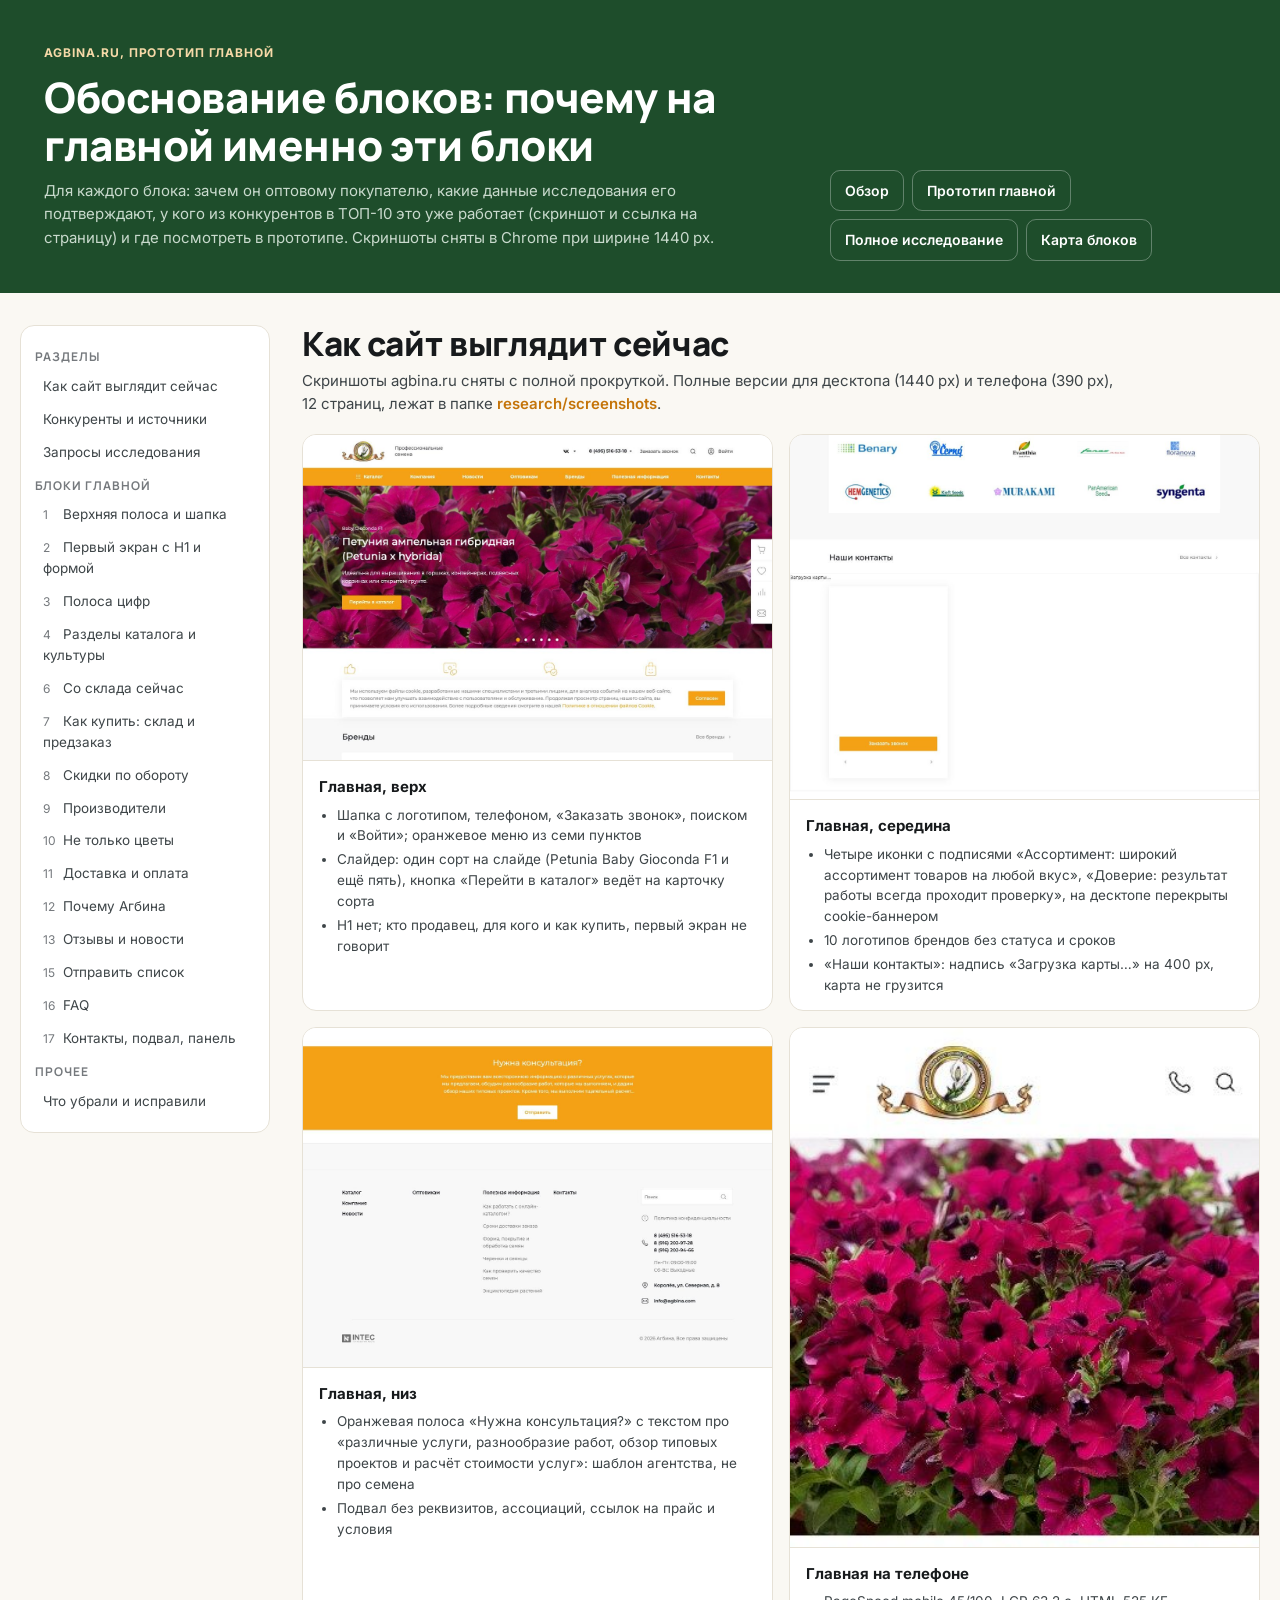
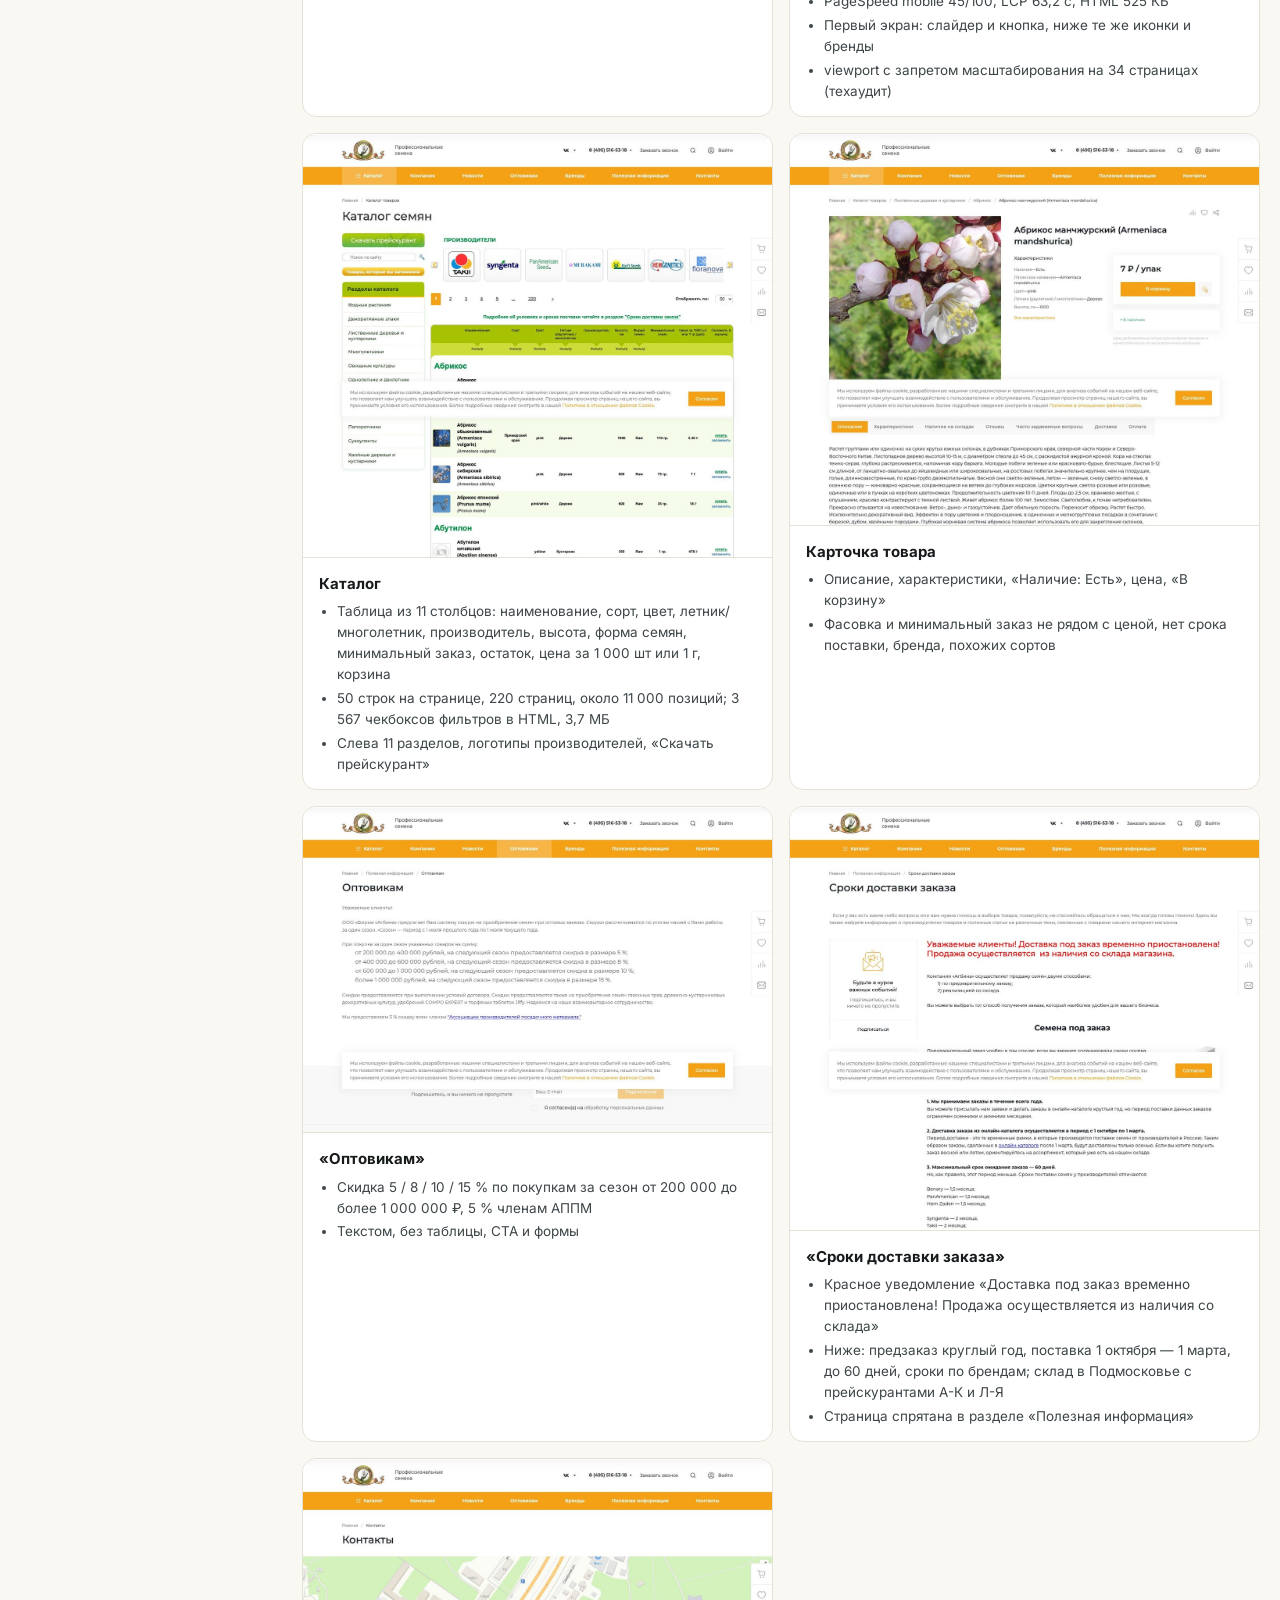
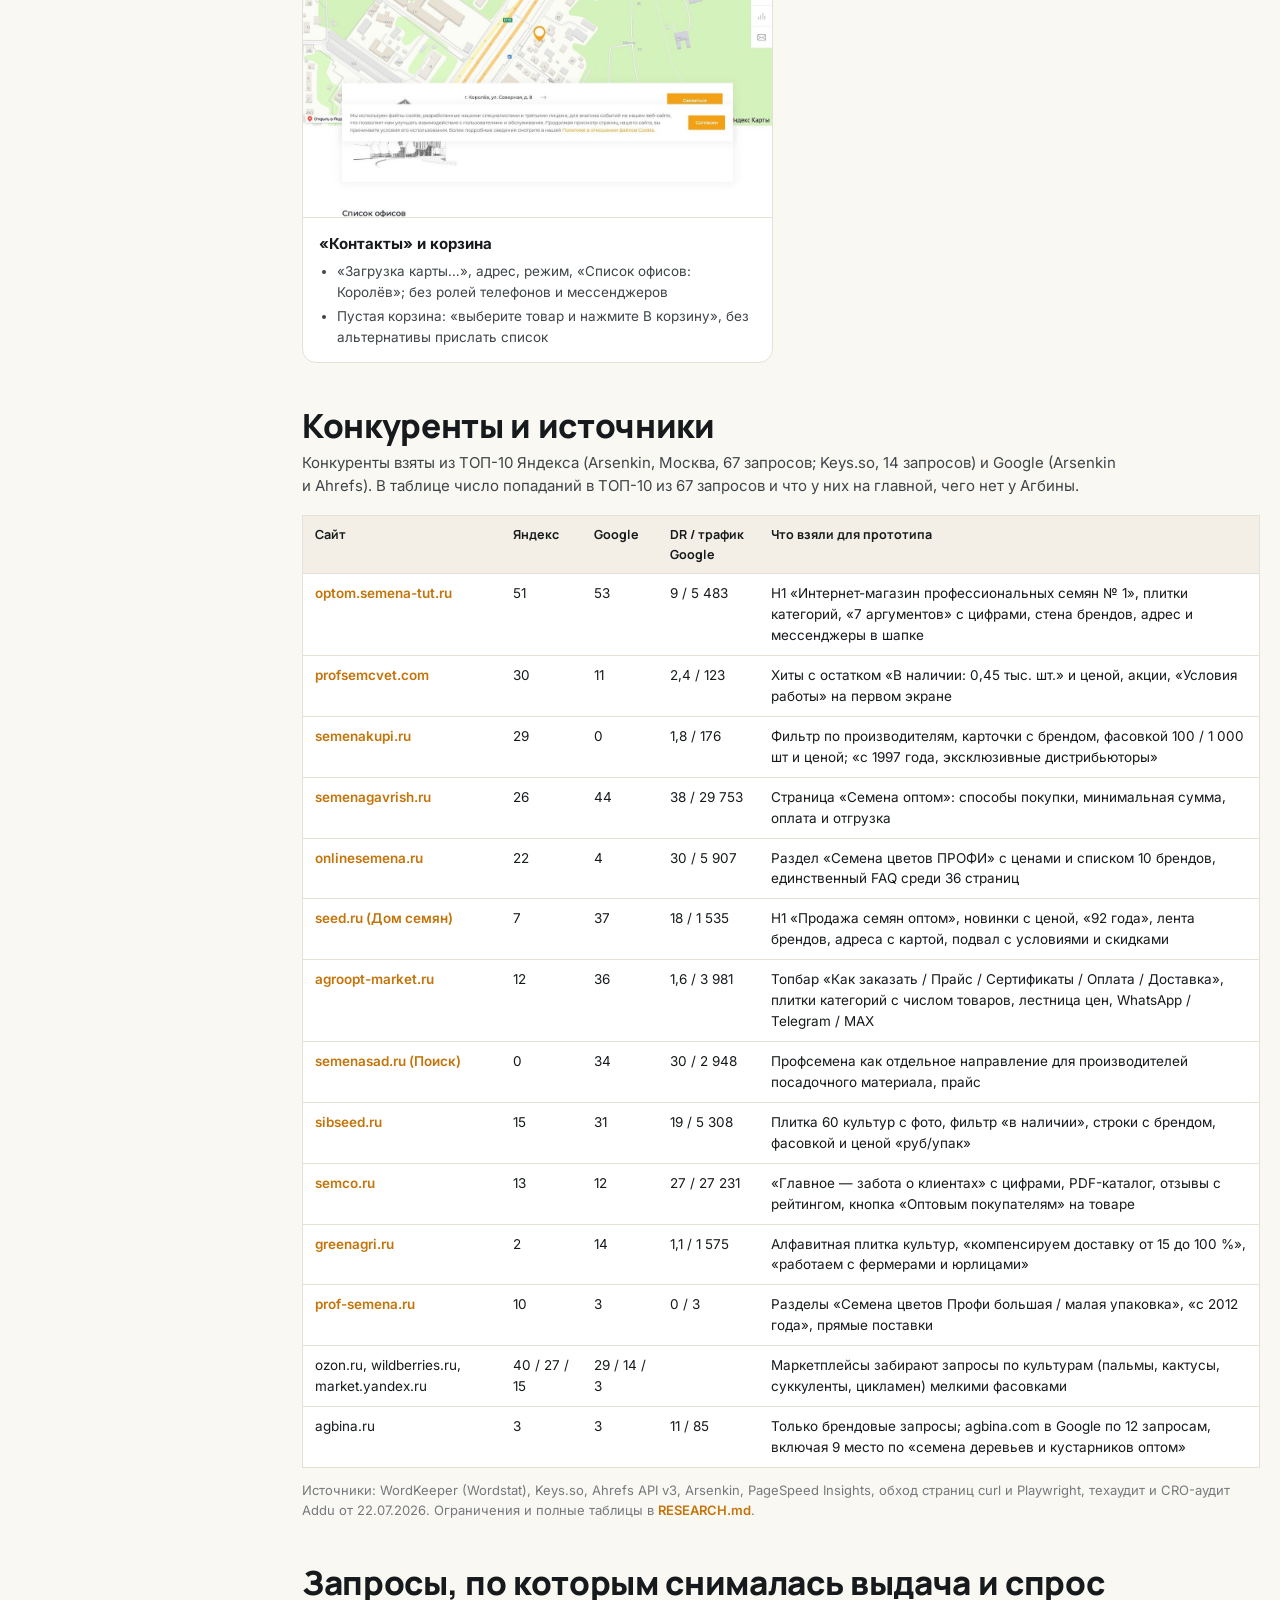
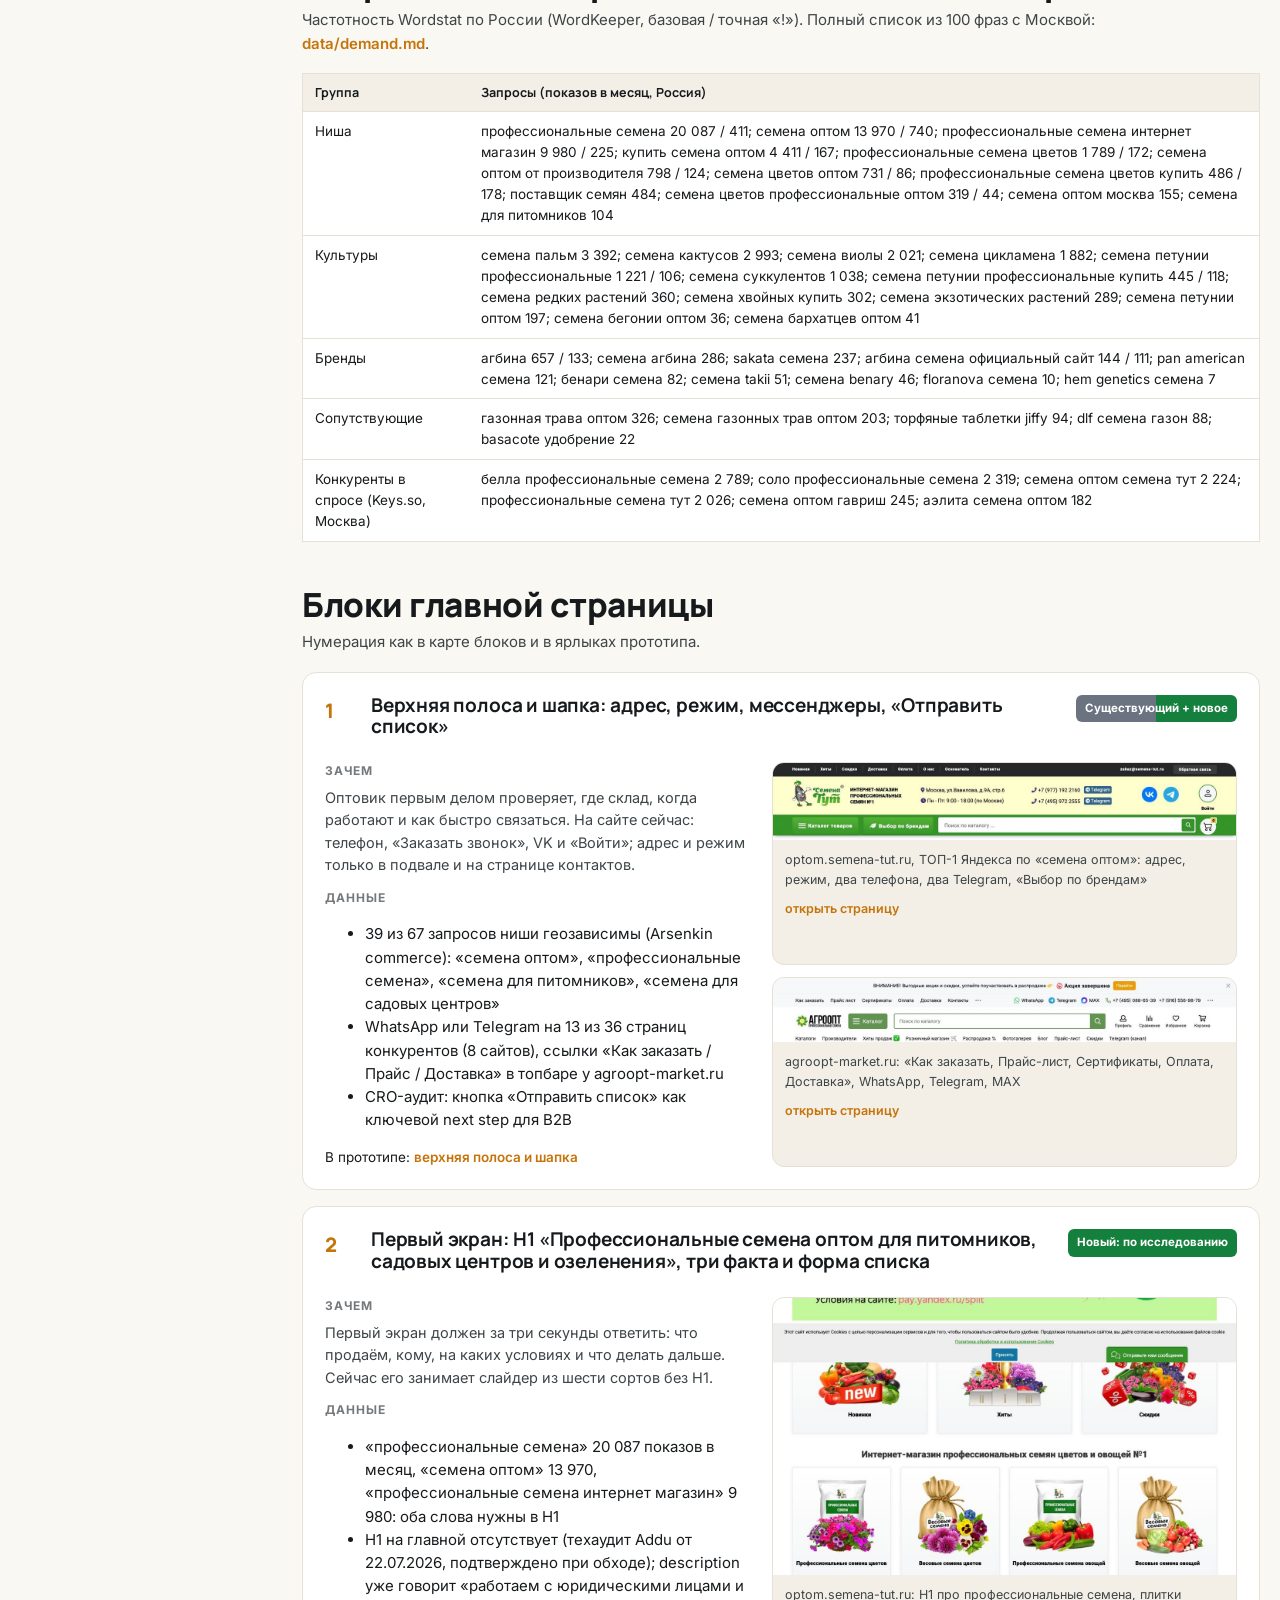
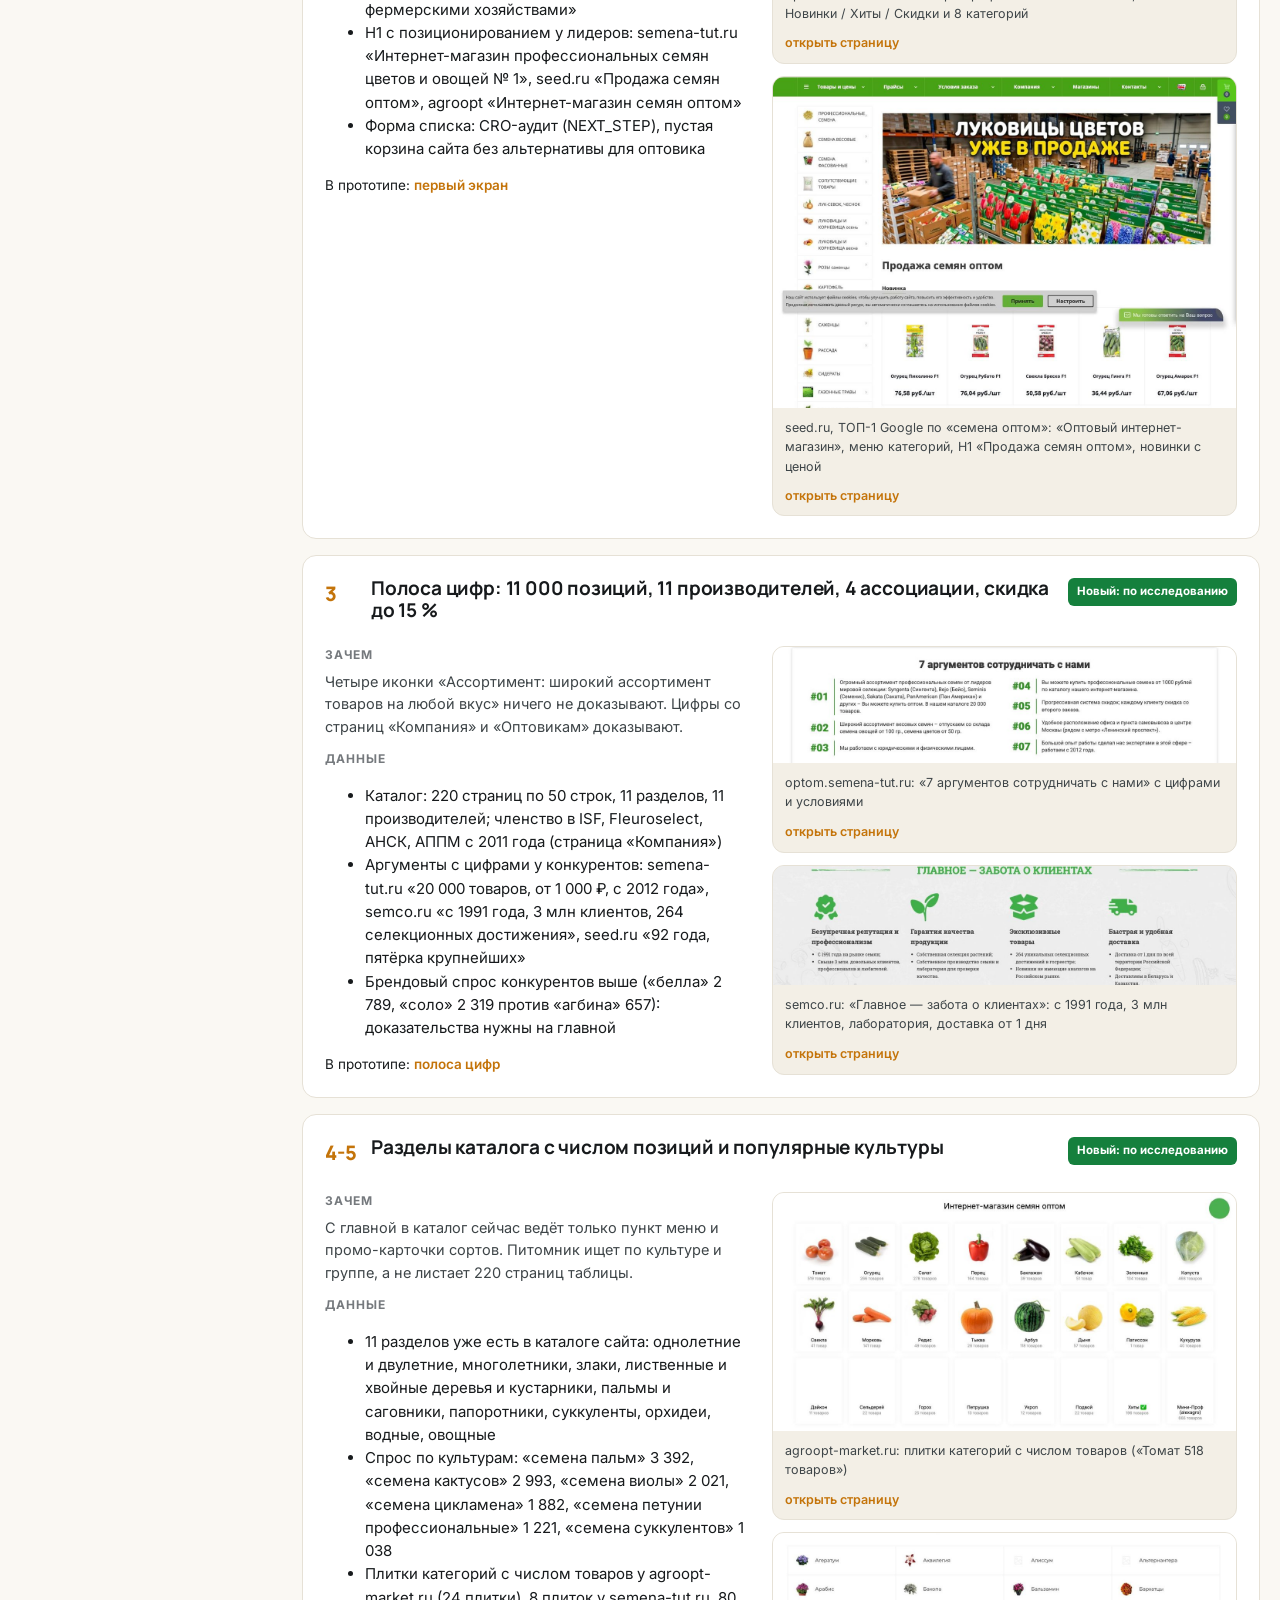
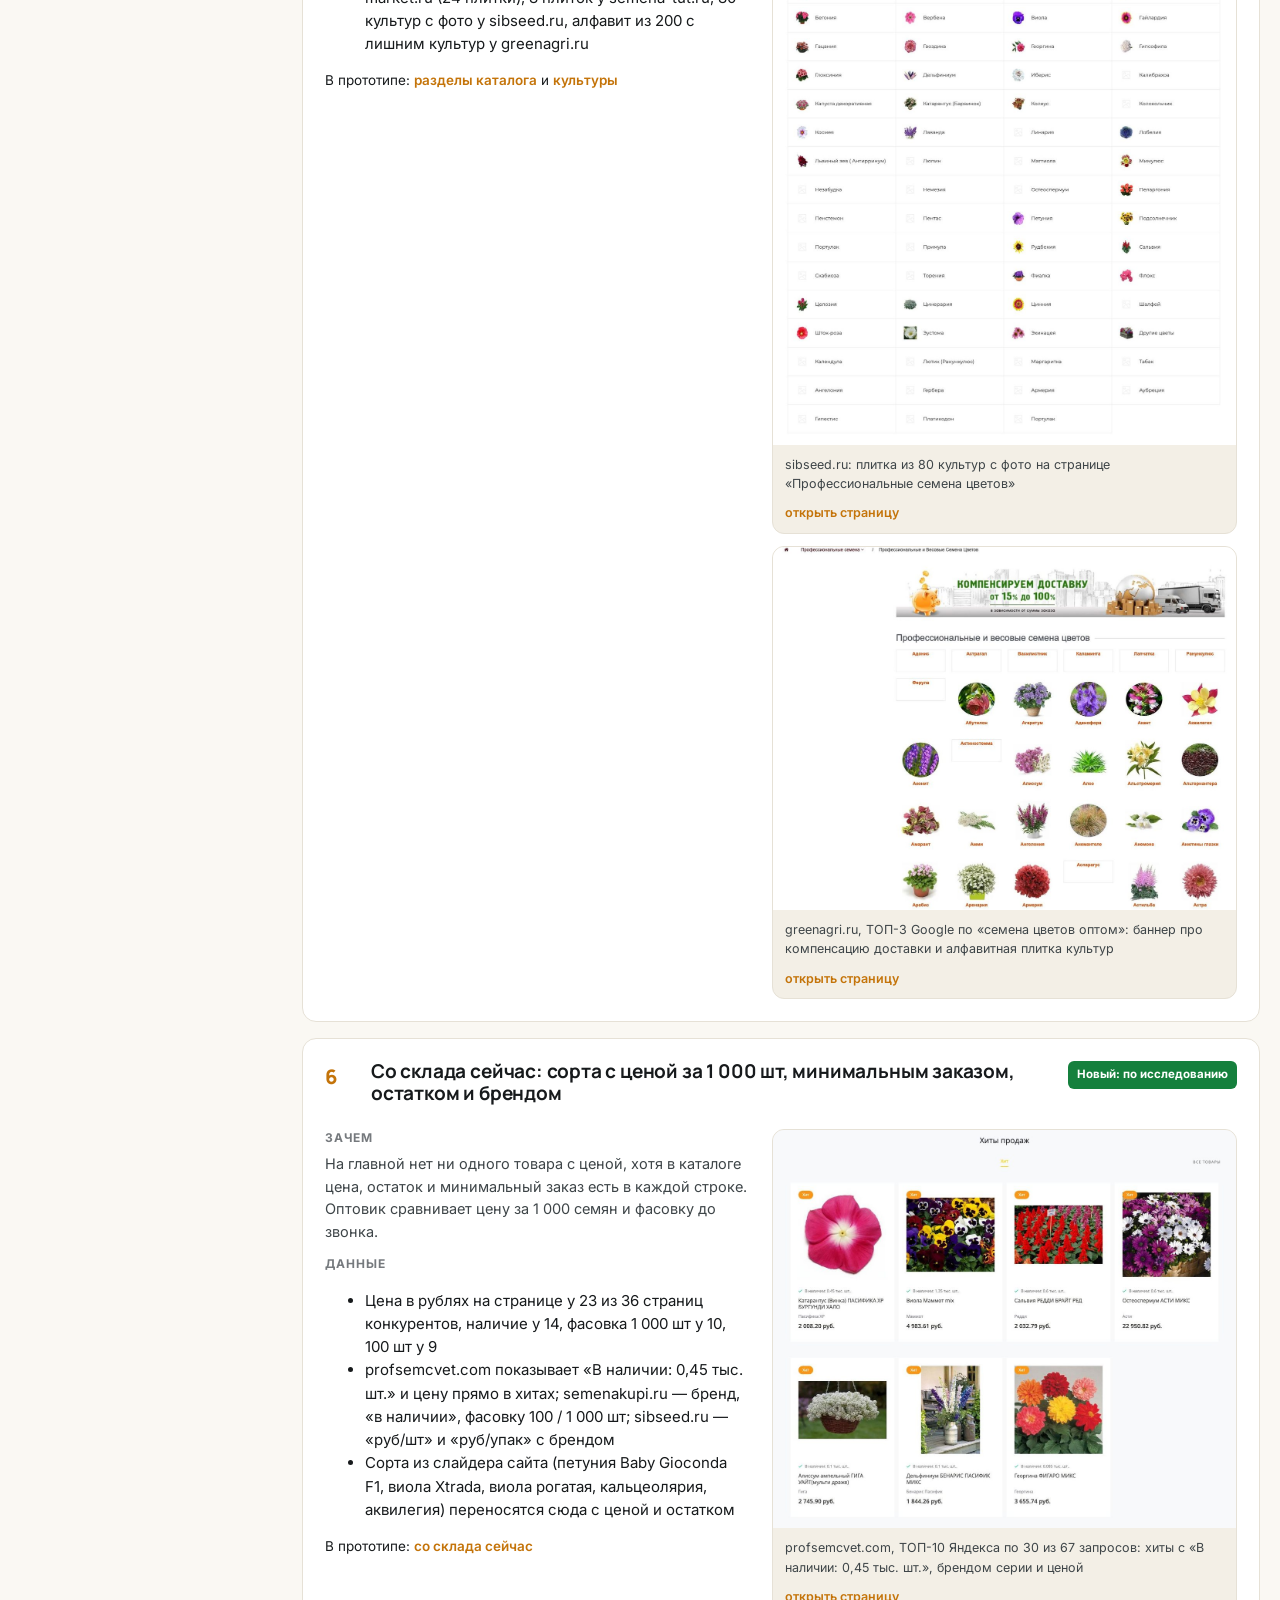
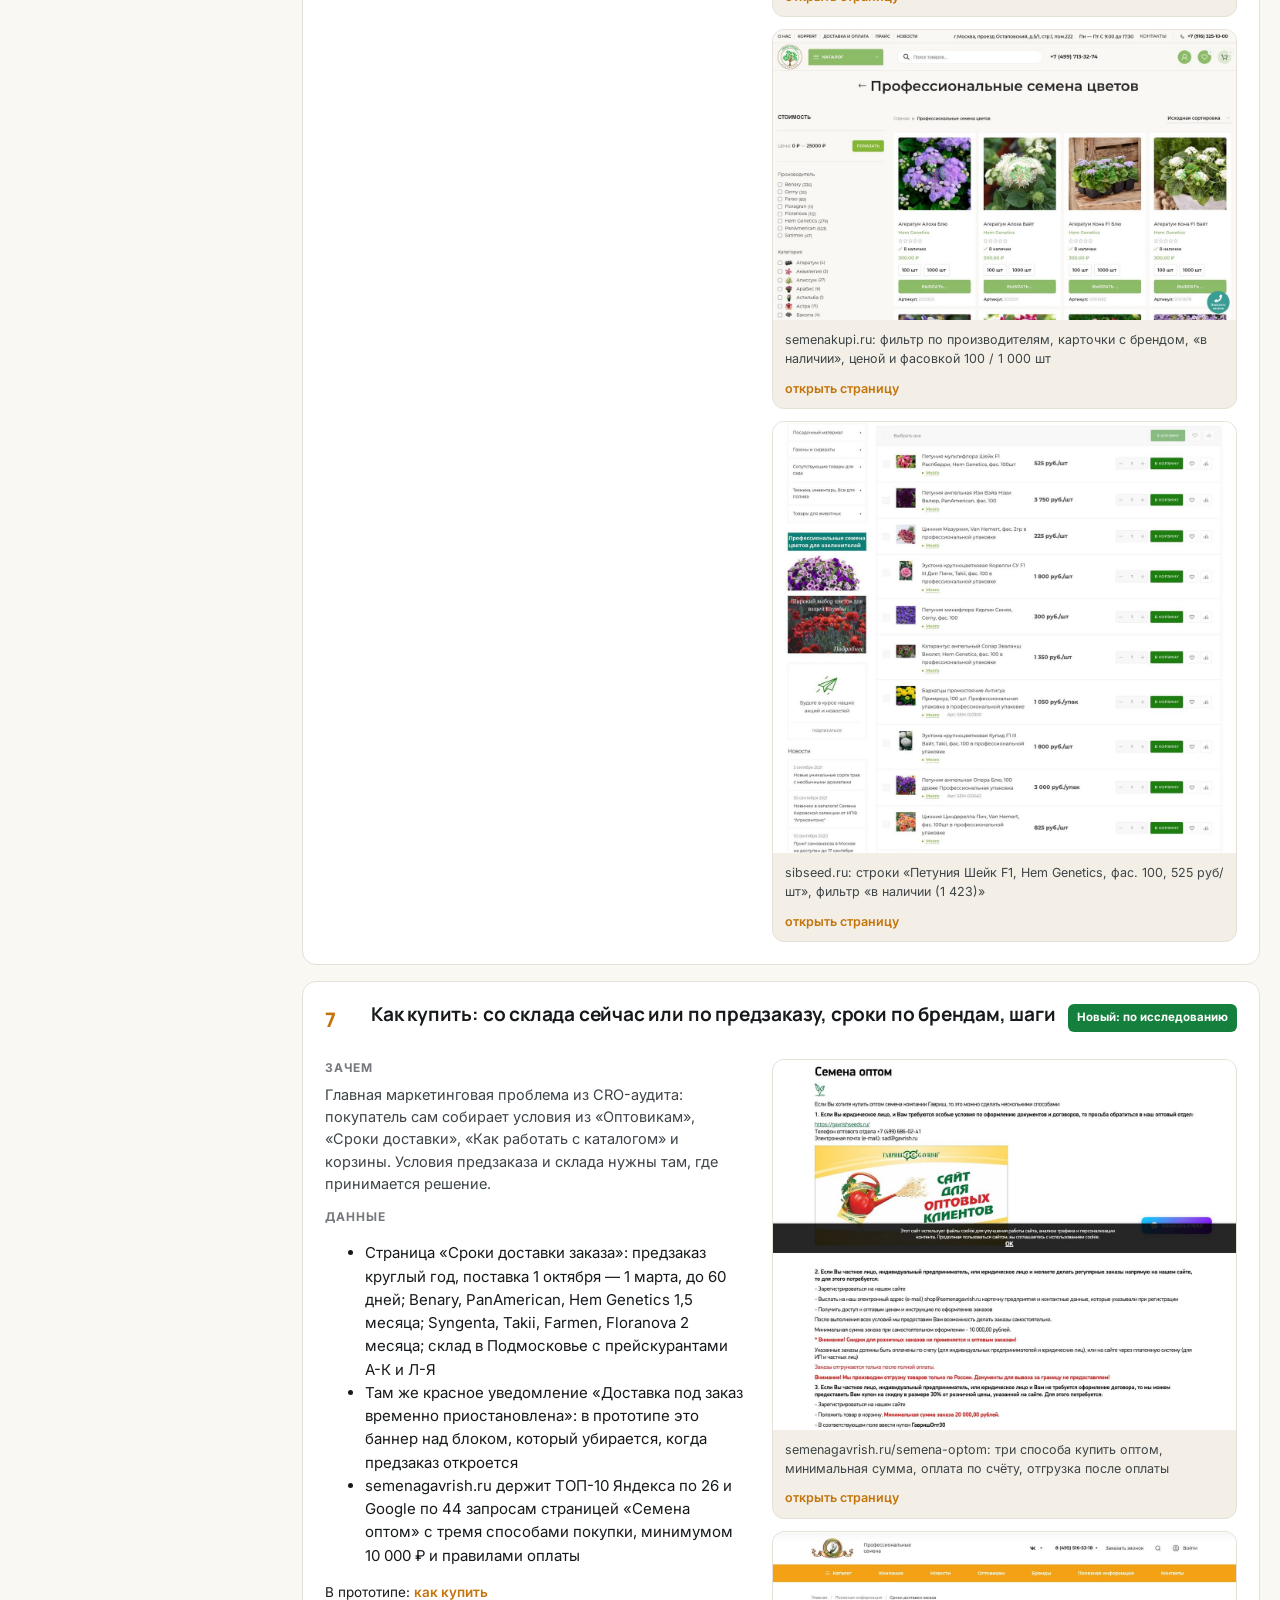
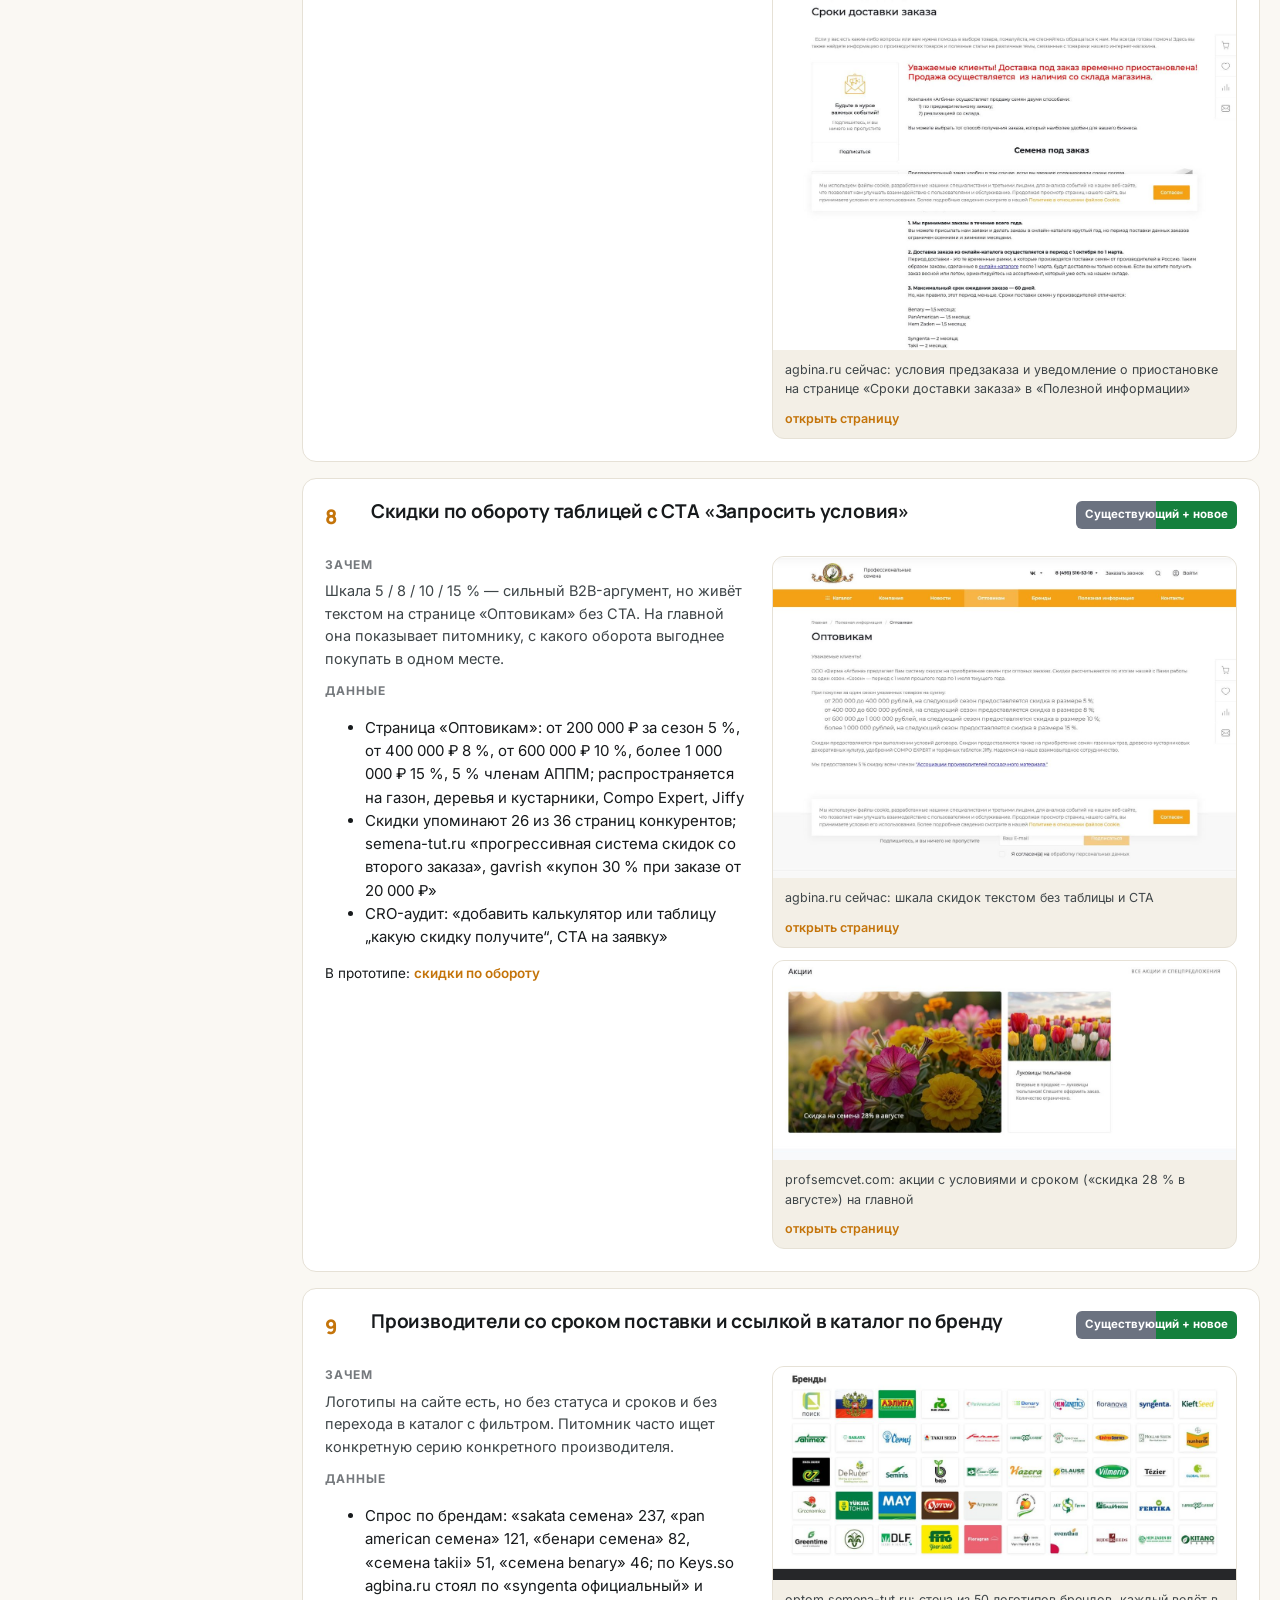
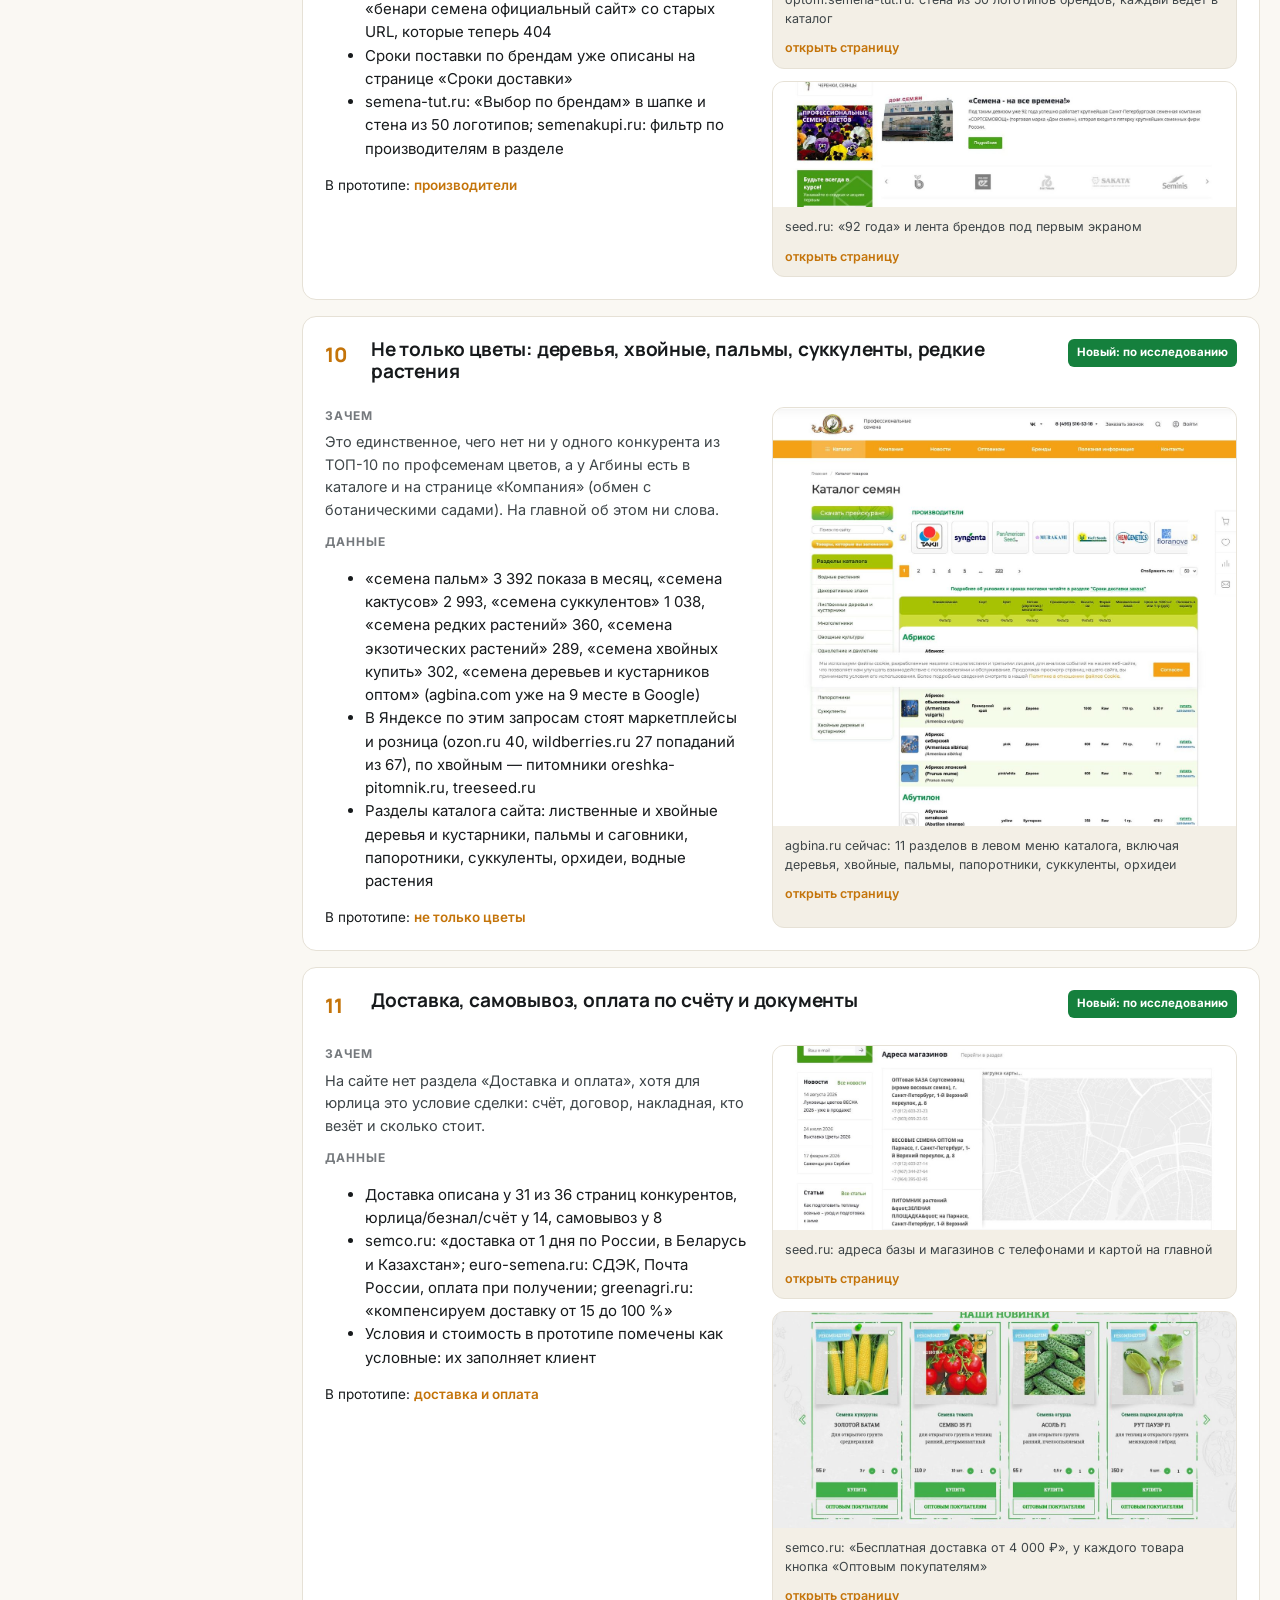
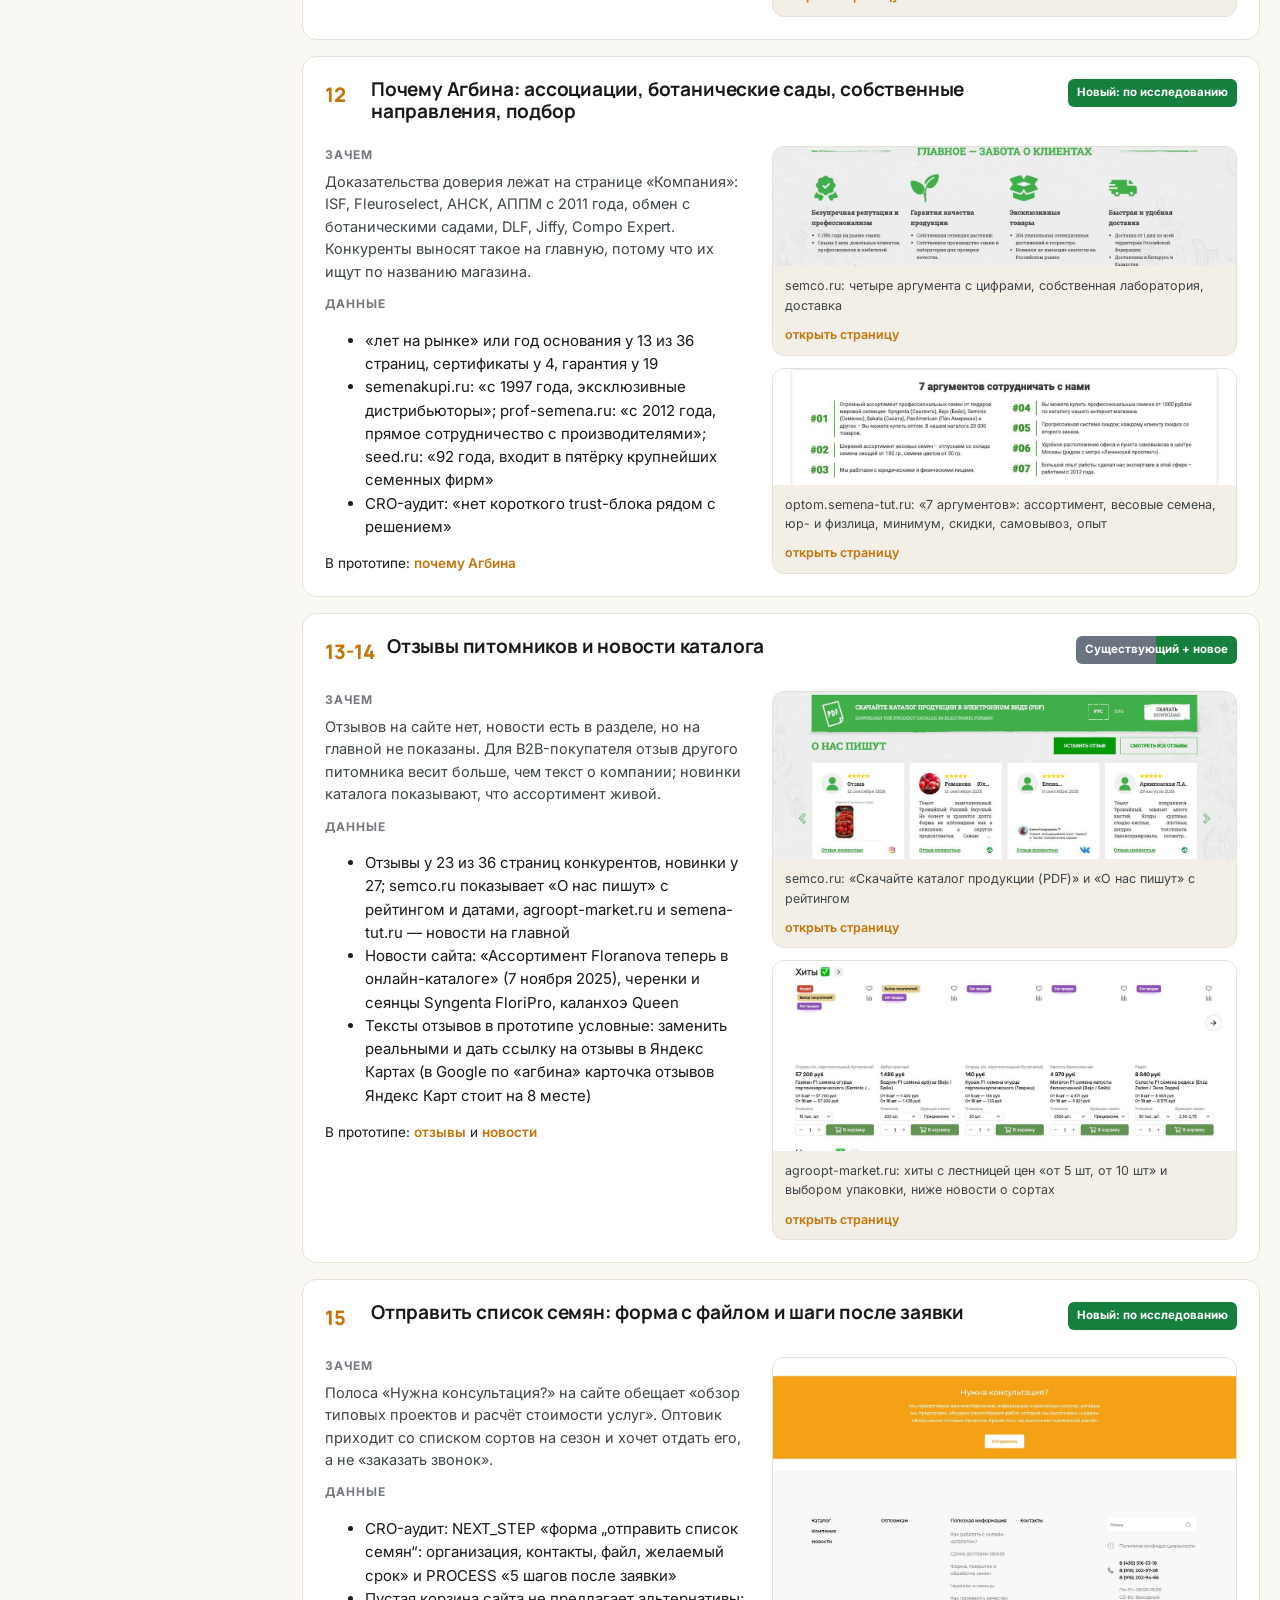
==== commit 72e48dad: "Правки после проверки фактов: убраны даты выполнения работы, уточнены цифры по конкурентам и условны" ====
--- a/rationale.html
+++ b/rationale.html
@@ -66,9 +66,9 @@
 <div class="rat-top">
   <div class="container">
     <div>
-      <span class="eyebrow" style="color:#F6D9A8">agbina.ru, прототип главной, сентябрь 2026</span>
+      <span class="eyebrow" style="color:#F6D9A8">agbina.ru, прототип главной</span>
       <h1>Обоснование блоков: почему на главной именно эти блоки</h1>
-      <p style="margin-top:10px">Для каждого блока: зачем он оптовому покупателю, какие данные исследования его подтверждают, у кого из конкурентов в ТОП-10 это уже работает (скриншот и ссылка на страницу) и где посмотреть в прототипе. Скриншоты сняты 16 сентября 2026 в Chrome при ширине 1440 px.</p>
+      <p style="margin-top:10px">Для каждого блока: зачем он оптовому покупателю, какие данные исследования его подтверждают, у кого из конкурентов в ТОП-10 это уже работает (скриншот и ссылка на страницу) и где посмотреть в прототипе. Скриншоты сняты в Chrome при ширине 1440 px.</p>
     </div>
     <div class="links">
       <a href="index.html">Обзор</a>
@@ -108,7 +108,7 @@
   <main>
     <section class="rat-sec" id="was">
       <h2>Как сайт выглядит сейчас</h2>
-      <p class="sub">Скриншоты agbina.ru сняты с полной прокруткой 16 сентября 2026. Полные версии для десктопа (1440 px) и телефона (390 px), 12 страниц, лежат в папке <a href="https://github.com/takedown-desing/agbina-prototype/tree/main/research/screenshots" target="_blank" rel="noopener" style="color:var(--brand-dark);font-weight:600">research/screenshots</a>.</p>
+      <p class="sub">Скриншоты agbina.ru сняты с полной прокруткой. Полные версии для десктопа (1440 px) и телефона (390 px), 12 страниц, лежат в папке <a href="https://github.com/takedown-desing/agbina-prototype/tree/main/research/screenshots" target="_blank" rel="noopener" style="color:var(--brand-dark);font-weight:600">research/screenshots</a>.</p>
       <div class="was-grid">
         <div class="was"><a href="research/screenshots/agbina_home_desktop.jpeg" target="_blank"><img src="research/screenshots/was/was-home-top.jpg" alt="Главная, первый экран" loading="lazy"></a><div class="b"><b>Главная, верх</b><ul><li>Шапка с логотипом, телефоном, «Заказать звонок», поиском и «Войти»; оранжевое меню из семи пунктов</li><li>Слайдер: один сорт на слайде (Petunia Baby Gioconda F1 и ещё пять), кнопка «Перейти в каталог» ведёт на карточку сорта</li><li>H1 нет; кто продавец, для кого и как купить, первый экран не говорит</li></ul></div></div>
         <div class="was"><a href="research/screenshots/agbina_home_desktop.jpeg" target="_blank"><img src="research/screenshots/was/was-home-mid.jpg" alt="Главная, середина" loading="lazy"></a><div class="b"><b>Главная, середина</b><ul><li>Четыре иконки с подписями «Ассортимент: широкий ассортимент товаров на любой вкус», «Доверие: результат работы всегда проходит проверку», на десктопе перекрыты cookie-баннером</li><li>10 логотипов брендов без статуса и сроков</li><li>«Наши контакты»: надпись «Загрузка карты…» на 400 px, карта не грузится</li></ul></div></div>
@@ -130,17 +130,17 @@
           <tr><th>Сайт</th><th>Яндекс</th><th>Google</th><th>DR / трафик Google</th><th>Что взяли для прототипа</th></tr>
           <tr><td><a href="https://optom.semena-tut.ru/" target="_blank" rel="noopener">optom.semena-tut.ru</a></td><td>51</td><td>53</td><td>9 / 5 483</td><td>H1 «Интернет-магазин профессиональных семян № 1», плитки категорий, «7 аргументов» с цифрами, стена брендов, адрес и мессенджеры в шапке</td></tr>
           <tr><td><a href="https://profsemcvet.com/" target="_blank" rel="noopener">profsemcvet.com</a></td><td>30</td><td>11</td><td>2,4 / 123</td><td>Хиты с остатком «В наличии: 0,45 тыс. шт.» и ценой, акции, «Условия работы» на первом экране</td></tr>
-          <tr><td><a href="https://semenakupi.ru/professionalnye-semena-tsvetov/" target="_blank" rel="noopener">semenakupi.ru</a></td><td>29</td><td>1</td><td>1,8 / 176</td><td>Фильтр по производителям, карточки с брендом, фасовкой 100 / 1 000 шт и ценой; «с 1997 года, эксклюзивные дистрибьюторы»</td></tr>
+          <tr><td><a href="https://semenakupi.ru/professionalnye-semena-tsvetov/" target="_blank" rel="noopener">semenakupi.ru</a></td><td>29</td><td>0</td><td>1,8 / 176</td><td>Фильтр по производителям, карточки с брендом, фасовкой 100 / 1 000 шт и ценой; «с 1997 года, эксклюзивные дистрибьюторы»</td></tr>
           <tr><td><a href="https://semenagavrish.ru/semena-optom/" target="_blank" rel="noopener">semenagavrish.ru</a></td><td>26</td><td>44</td><td>38 / 29 753</td><td>Страница «Семена оптом»: способы покупки, минимальная сумма, оплата и отгрузка</td></tr>
           <tr><td><a href="https://onlinesemena.ru/catalog/cemena-cvetov-profi.html" target="_blank" rel="noopener">onlinesemena.ru</a></td><td>22</td><td>4</td><td>30 / 5 907</td><td>Раздел «Семена цветов ПРОФИ» с ценами и списком 10 брендов, единственный FAQ среди 36 страниц</td></tr>
           <tr><td><a href="https://www.seed.ru/" target="_blank" rel="noopener">seed.ru (Дом семян)</a></td><td>7</td><td>37</td><td>18 / 1 535</td><td>H1 «Продажа семян оптом», новинки с ценой, «92 года», лента брендов, адреса с картой, подвал с условиями и скидками</td></tr>
           <tr><td><a href="https://agroopt-market.ru/" target="_blank" rel="noopener">agroopt-market.ru</a></td><td>12</td><td>36</td><td>1,6 / 3 981</td><td>Топбар «Как заказать / Прайс / Сертификаты / Оплата / Доставка», плитки категорий с числом товаров, лестница цен, WhatsApp / Telegram / MAX</td></tr>
-          <tr><td><a href="https://www.semenasad.ru/catalog/semena_tsvetov/" target="_blank" rel="noopener">semenasad.ru (Поиск)</a></td><td>3</td><td>34</td><td>30 / 2 948</td><td>Профсемена как отдельное направление для производителей посадочного материала, прайс</td></tr>
+          <tr><td><a href="https://www.semenasad.ru/catalog/semena_tsvetov/" target="_blank" rel="noopener">semenasad.ru (Поиск)</a></td><td>0</td><td>34</td><td>30 / 2 948</td><td>Профсемена как отдельное направление для производителей посадочного материала, прайс</td></tr>
           <tr><td><a href="https://sibseed.ru/catalog/semena/professionalnye_semena_tsvetov/" target="_blank" rel="noopener">sibseed.ru</a></td><td>15</td><td>31</td><td>19 / 5 308</td><td>Плитка 60 культур с фото, фильтр «в наличии», строки с брендом, фасовкой и ценой «руб/упак»</td></tr>
           <tr><td><a href="https://semco.ru/" target="_blank" rel="noopener">semco.ru</a></td><td>13</td><td>12</td><td>27 / 27 231</td><td>«Главное — забота о клиентах» с цифрами, PDF-каталог, отзывы с рейтингом, кнопка «Оптовым покупателям» на товаре</td></tr>
-          <tr><td><a href="https://greenagri.ru/professionalnye-semena-1/professionalnye-semena-cvetov/" target="_blank" rel="noopener">greenagri.ru</a></td><td>3</td><td>14</td><td>1,1 / 1 575</td><td>Алфавитная плитка культур, «компенсируем доставку от 15 до 100 %», «работаем с фермерами и юрлицами»</td></tr>
-          <tr><td><a href="https://prof-semena.ru/" target="_blank" rel="noopener">prof-semena.ru</a></td><td>10</td><td>0</td><td>0 / 3</td><td>Разделы «Семена цветов Профи большая / малая упаковка», «с 2012 года», прямые поставки</td></tr>
-          <tr><td>ozon.ru, wildberries.ru, market.yandex.ru</td><td>40 / 27 / 15</td><td>29 / 14 / 0</td><td></td><td>Маркетплейсы забирают запросы по культурам (пальмы, кактусы, суккуленты, цикламен) мелкими фасовками</td></tr>
+          <tr><td><a href="https://greenagri.ru/professionalnye-semena-1/professionalnye-semena-cvetov/" target="_blank" rel="noopener">greenagri.ru</a></td><td>2</td><td>14</td><td>1,1 / 1 575</td><td>Алфавитная плитка культур, «компенсируем доставку от 15 до 100 %», «работаем с фермерами и юрлицами»</td></tr>
+          <tr><td><a href="https://prof-semena.ru/" target="_blank" rel="noopener">prof-semena.ru</a></td><td>10</td><td>3</td><td>0 / 3</td><td>Разделы «Семена цветов Профи большая / малая упаковка», «с 2012 года», прямые поставки</td></tr>
+          <tr><td>ozon.ru, wildberries.ru, market.yandex.ru</td><td>40 / 27 / 15</td><td>29 / 14 / 3</td><td></td><td>Маркетплейсы забирают запросы по культурам (пальмы, кактусы, суккуленты, цикламен) мелкими фасовками</td></tr>
           <tr><td>agbina.ru</td><td>3</td><td>3</td><td>11 / 85</td><td>Только брендовые запросы; agbina.com в Google по 12 запросам, включая 9 место по «семена деревьев и кустарников оптом»</td></tr>
         </table>
       </div>
@@ -168,7 +168,7 @@
 
       <div class="rat" id="h1">
         <div class="head"><span class="num">1</span><h3>Верхняя полоса и шапка: адрес, режим, мессенджеры, «Отправить список»</h3><span class="tagchip mix">Существующий + новое</span></div>
-        <div class="why"><b>Зачем</b><p>Оптовик первым делом проверяет, где склад, когда работают и как быстро связаться. На сайте сейчас: телефон, «Заказать звонок», VK и «Войти»; адрес и режим только в подвале и на странице контактов.</p><b>Данные</b><ul><li>39 из 67 запросов ниши геозависимы (Arsenkin commerce): «семена оптом», «профессиональные семена», «семена для питомников», «семена для садовых центров»</li><li>Мессенджеры в шапке у 13 из 36 страниц конкурентов, ссылки «Как заказать / Прайс / Доставка» в топбаре у agroopt-market.ru</li><li>CRO-аудит: кнопка «Отправить список» как ключевой next step для B2B</li></ul><div class="proto">В прототипе: <a href="prototypes/home.html#top">верхняя полоса и шапка</a></div></div>
+        <div class="why"><b>Зачем</b><p>Оптовик первым делом проверяет, где склад, когда работают и как быстро связаться. На сайте сейчас: телефон, «Заказать звонок», VK и «Войти»; адрес и режим только в подвале и на странице контактов.</p><b>Данные</b><ul><li>39 из 67 запросов ниши геозависимы (Arsenkin commerce): «семена оптом», «профессиональные семена», «семена для питомников», «семена для садовых центров»</li><li>WhatsApp или Telegram на 13 из 36 страниц конкурентов (8 сайтов), ссылки «Как заказать / Прайс / Доставка» в топбаре у agroopt-market.ru</li><li>CRO-аудит: кнопка «Отправить список» как ключевой next step для B2B</li></ul><div class="proto">В прототипе: <a href="prototypes/home.html#top">верхняя полоса и шапка</a></div></div>
         <div class="shots">
           <figure><a href="research/screenshots/competitors/header-semenatut.jpg" target="_blank"><img src="research/screenshots/competitors/header-semenatut.jpg" alt="optom.semena-tut.ru: шапка" loading="lazy"></a><figcaption><span>optom.semena-tut.ru, ТОП-1 Яндекса по «семена оптом»: адрес, режим, два телефона, два Telegram, «Выбор по брендам»</span><a href="https://optom.semena-tut.ru/" target="_blank" rel="noopener">открыть страницу</a></figcaption></figure>
           <figure><a href="research/screenshots/competitors/topbar-agroopt.jpg" target="_blank"><img src="research/screenshots/competitors/topbar-agroopt.jpg" alt="agroopt-market.ru: топбар" loading="lazy"></a><figcaption><span>agroopt-market.ru: «Как заказать, Прайс-лист, Сертификаты, Оплата, Доставка», WhatsApp, Telegram, MAX</span><a href="https://agroopt-market.ru/" target="_blank" rel="noopener">открыть страницу</a></figcaption></figure>
@@ -177,7 +177,7 @@
 
       <div class="rat" id="h2">
         <div class="head"><span class="num">2</span><h3>Первый экран: H1 «Профессиональные семена оптом для питомников, садовых центров и озеленения», три факта и форма списка</h3><span class="tagchip res">Новый: по исследованию</span></div>
-        <div class="why"><b>Зачем</b><p>Первый экран должен за три секунды ответить: что продаём, кому, на каких условиях и что делать дальше. Сейчас его занимает слайдер из шести сортов без H1.</p><b>Данные</b><ul><li>«профессиональные семена» 20 087 показов в месяц, «семена оптом» 13 970, «профессиональные семена интернет магазин» 9 980: оба слова нужны в H1</li><li>H1 на главной отсутствует (техаудит 22.07.2026, проверено 16.09.2026); description уже говорит «работаем с юридическими лицами и фермерскими хозяйствами»</li><li>H1 с позиционированием у лидеров: semena-tut.ru «Интернет-магазин профессиональных семян цветов и овощей № 1», seed.ru «Продажа семян оптом», agroopt «Интернет-магазин семян оптом»</li><li>Форма списка: CRO-аудит (NEXT_STEP), пустая корзина сайта без альтернативы для оптовика</li></ul><div class="proto">В прототипе: <a href="prototypes/home.html#hero">первый экран</a></div></div>
+        <div class="why"><b>Зачем</b><p>Первый экран должен за три секунды ответить: что продаём, кому, на каких условиях и что делать дальше. Сейчас его занимает слайдер из шести сортов без H1.</p><b>Данные</b><ul><li>«профессиональные семена» 20 087 показов в месяц, «семена оптом» 13 970, «профессиональные семена интернет магазин» 9 980: оба слова нужны в H1</li><li>H1 на главной отсутствует (техаудит Addu от 22.07.2026, подтверждено при обходе); description уже говорит «работаем с юридическими лицами и фермерскими хозяйствами»</li><li>H1 с позиционированием у лидеров: semena-tut.ru «Интернет-магазин профессиональных семян цветов и овощей № 1», seed.ru «Продажа семян оптом», agroopt «Интернет-магазин семян оптом»</li><li>Форма списка: CRO-аудит (NEXT_STEP), пустая корзина сайта без альтернативы для оптовика</li></ul><div class="proto">В прототипе: <a href="prototypes/home.html#hero">первый экран</a></div></div>
         <div class="shots">
           <figure><a href="research/screenshots/competitors/hero-tiles-semenatut.jpg" target="_blank"><img src="research/screenshots/competitors/hero-tiles-semenatut.jpg" alt="optom.semena-tut.ru: первый экран" loading="lazy"></a><figcaption><span>optom.semena-tut.ru: H1 про профессиональные семена, плитки Новинки / Хиты / Скидки и 8 категорий</span><a href="https://optom.semena-tut.ru/" target="_blank" rel="noopener">открыть страницу</a></figcaption></figure>
           <figure><a href="research/screenshots/competitors/hero-novinki-seed.jpg" target="_blank"><img src="research/screenshots/competitors/hero-novinki-seed.jpg" alt="seed.ru: первый экран" loading="lazy"></a><figcaption><span>seed.ru, ТОП-1 Google по «семена оптом»: «Оптовый интернет-магазин», меню категорий, H1 «Продажа семян оптом», новинки с ценой</span><a href="https://www.seed.ru/" target="_blank" rel="noopener">открыть страницу</a></figcaption></figure>
@@ -195,10 +195,10 @@
 
       <div class="rat" id="h4">
         <div class="head"><span class="num">4-5</span><h3>Разделы каталога с числом позиций и популярные культуры</h3><span class="tagchip res">Новый: по исследованию</span></div>
-        <div class="why"><b>Зачем</b><p>С главной в каталог сейчас ведёт только пункт меню и промо-карточки сортов. Питомник ищет по культуре и группе, а не листает 220 страниц таблицы.</p><b>Данные</b><ul><li>11 разделов уже есть в каталоге сайта: однолетние и двулетние, многолетники, злаки, лиственные и хвойные деревья и кустарники, пальмы и саговники, папоротники, суккуленты, орхидеи, водные, овощные</li><li>Спрос по культурам: «семена пальм» 3 392, «семена кактусов» 2 993, «семена виолы» 2 021, «семена цикламена» 1 882, «семена петунии профессиональные» 1 221, «семена суккулентов» 1 038</li><li>Плитки категорий с числом товаров у agroopt-market.ru (24 плитки), 8 плиток у semena-tut.ru, 60 культур с фото у sibseed.ru, алфавит у greenagri.ru</li></ul><div class="proto">В прототипе: <a href="prototypes/home.html#catalog">разделы каталога</a> и <a href="prototypes/home.html#cultures">культуры</a></div></div>
+        <div class="why"><b>Зачем</b><p>С главной в каталог сейчас ведёт только пункт меню и промо-карточки сортов. Питомник ищет по культуре и группе, а не листает 220 страниц таблицы.</p><b>Данные</b><ul><li>11 разделов уже есть в каталоге сайта: однолетние и двулетние, многолетники, злаки, лиственные и хвойные деревья и кустарники, пальмы и саговники, папоротники, суккуленты, орхидеи, водные, овощные</li><li>Спрос по культурам: «семена пальм» 3 392, «семена кактусов» 2 993, «семена виолы» 2 021, «семена цикламена» 1 882, «семена петунии профессиональные» 1 221, «семена суккулентов» 1 038</li><li>Плитки категорий с числом товаров у agroopt-market.ru (24 плитки), 8 плиток у semena-tut.ru, 80 культур с фото у sibseed.ru, алфавит из 200 с лишним культур у greenagri.ru</li></ul><div class="proto">В прототипе: <a href="prototypes/home.html#catalog">разделы каталога</a> и <a href="prototypes/home.html#cultures">культуры</a></div></div>
         <div class="shots">
           <figure><a href="research/screenshots/competitors/categories-count-agroopt.jpg" target="_blank"><img src="research/screenshots/competitors/categories-count-agroopt.jpg" alt="agroopt-market.ru: категории" loading="lazy"></a><figcaption><span>agroopt-market.ru: плитки категорий с числом товаров («Томат 518 товаров»)</span><a href="https://agroopt-market.ru/" target="_blank" rel="noopener">открыть страницу</a></figcaption></figure>
-          <figure><a href="research/screenshots/competitors/culture-grid-sibseed.jpg" target="_blank"><img src="research/screenshots/competitors/culture-grid-sibseed.jpg" alt="sibseed.ru: культуры" loading="lazy"></a><figcaption><span>sibseed.ru: плитка 60 культур с фото на странице «Профессиональные семена цветов»</span><a href="https://sibseed.ru/catalog/semena/professionalnye_semena_tsvetov/" target="_blank" rel="noopener">открыть страницу</a></figcaption></figure>
+          <figure><a href="research/screenshots/competitors/culture-grid-sibseed.jpg" target="_blank"><img src="research/screenshots/competitors/culture-grid-sibseed.jpg" alt="sibseed.ru: культуры" loading="lazy"></a><figcaption><span>sibseed.ru: плитка из 80 культур с фото на странице «Профессиональные семена цветов»</span><a href="https://sibseed.ru/catalog/semena/professionalnye_semena_tsvetov/" target="_blank" rel="noopener">открыть страницу</a></figcaption></figure>
           <figure><a href="research/screenshots/competitors/delivery-alphabet-greenagri.jpg" target="_blank"><img src="research/screenshots/competitors/delivery-alphabet-greenagri.jpg" alt="greenagri.ru: алфавит культур" loading="lazy"></a><figcaption><span>greenagri.ru, ТОП-3 Google по «семена цветов оптом»: баннер про компенсацию доставки и алфавитная плитка культур</span><a href="https://greenagri.ru/professionalnye-semena-1/professionalnye-semena-cvetov/" target="_blank" rel="noopener">открыть страницу</a></figcaption></figure>
         </div>
       </div>
@@ -233,9 +233,9 @@
 
       <div class="rat" id="h9">
         <div class="head"><span class="num">9</span><h3>Производители со сроком поставки и ссылкой в каталог по бренду</h3><span class="tagchip mix">Существующий + новое</span></div>
-        <div class="why"><b>Зачем</b><p>Логотипы на сайте есть, но без статуса и сроков и без перехода в каталог с фильтром. Питомник часто ищет конкретную серию конкретного производителя.</p><b>Данные</b><ul><li>Спрос по брендам: «sakata семена» 237, «pan american семена» 121, «бенари семена» 82, «семена takii» 51, «семена benary» 46; по Keys.so agbina.ru стоял по «syngenta официальный» и «бенари семена официальный сайт» со старых URL, которые теперь 404</li><li>Сроки поставки по брендам уже описаны на странице «Сроки доставки»</li><li>semena-tut.ru: «Выбор по брендам» в шапке и стена из 48 логотипов; semenakupi.ru: фильтр по производителям в разделе</li></ul><div class="proto">В прототипе: <a href="prototypes/home.html#brands">производители</a></div></div>
-        <div class="shots">
-          <figure><a href="research/screenshots/competitors/brands-semenatut.jpg" target="_blank"><img src="research/screenshots/competitors/brands-semenatut.jpg" alt="optom.semena-tut.ru: бренды" loading="lazy"></a><figcaption><span>optom.semena-tut.ru: стена из 48 логотипов брендов, каждый ведёт в каталог</span><a href="https://optom.semena-tut.ru/" target="_blank" rel="noopener">открыть страницу</a></figcaption></figure>
+        <div class="why"><b>Зачем</b><p>Логотипы на сайте есть, но без статуса и сроков и без перехода в каталог с фильтром. Питомник часто ищет конкретную серию конкретного производителя.</p><b>Данные</b><ul><li>Спрос по брендам: «sakata семена» 237, «pan american семена» 121, «бенари семена» 82, «семена takii» 51, «семена benary» 46; по Keys.so agbina.ru стоял по «syngenta официальный» и «бенари семена официальный сайт» со старых URL, которые теперь 404</li><li>Сроки поставки по брендам уже описаны на странице «Сроки доставки»</li><li>semena-tut.ru: «Выбор по брендам» в шапке и стена из 50 логотипов; semenakupi.ru: фильтр по производителям в разделе</li></ul><div class="proto">В прототипе: <a href="prototypes/home.html#brands">производители</a></div></div>
+        <div class="shots">
+          <figure><a href="research/screenshots/competitors/brands-semenatut.jpg" target="_blank"><img src="research/screenshots/competitors/brands-semenatut.jpg" alt="optom.semena-tut.ru: бренды" loading="lazy"></a><figcaption><span>optom.semena-tut.ru: стена из 50 логотипов брендов, каждый ведёт в каталог</span><a href="https://optom.semena-tut.ru/" target="_blank" rel="noopener">открыть страницу</a></figcaption></figure>
           <figure><a href="research/screenshots/competitors/about-brands-seed.jpg" target="_blank"><img src="research/screenshots/competitors/about-brands-seed.jpg" alt="seed.ru: о компании и бренды" loading="lazy"></a><figcaption><span>seed.ru: «92 года» и лента брендов под первым экраном</span><a href="https://www.seed.ru/" target="_blank" rel="noopener">открыть страницу</a></figcaption></figure>
         </div>
       </div>
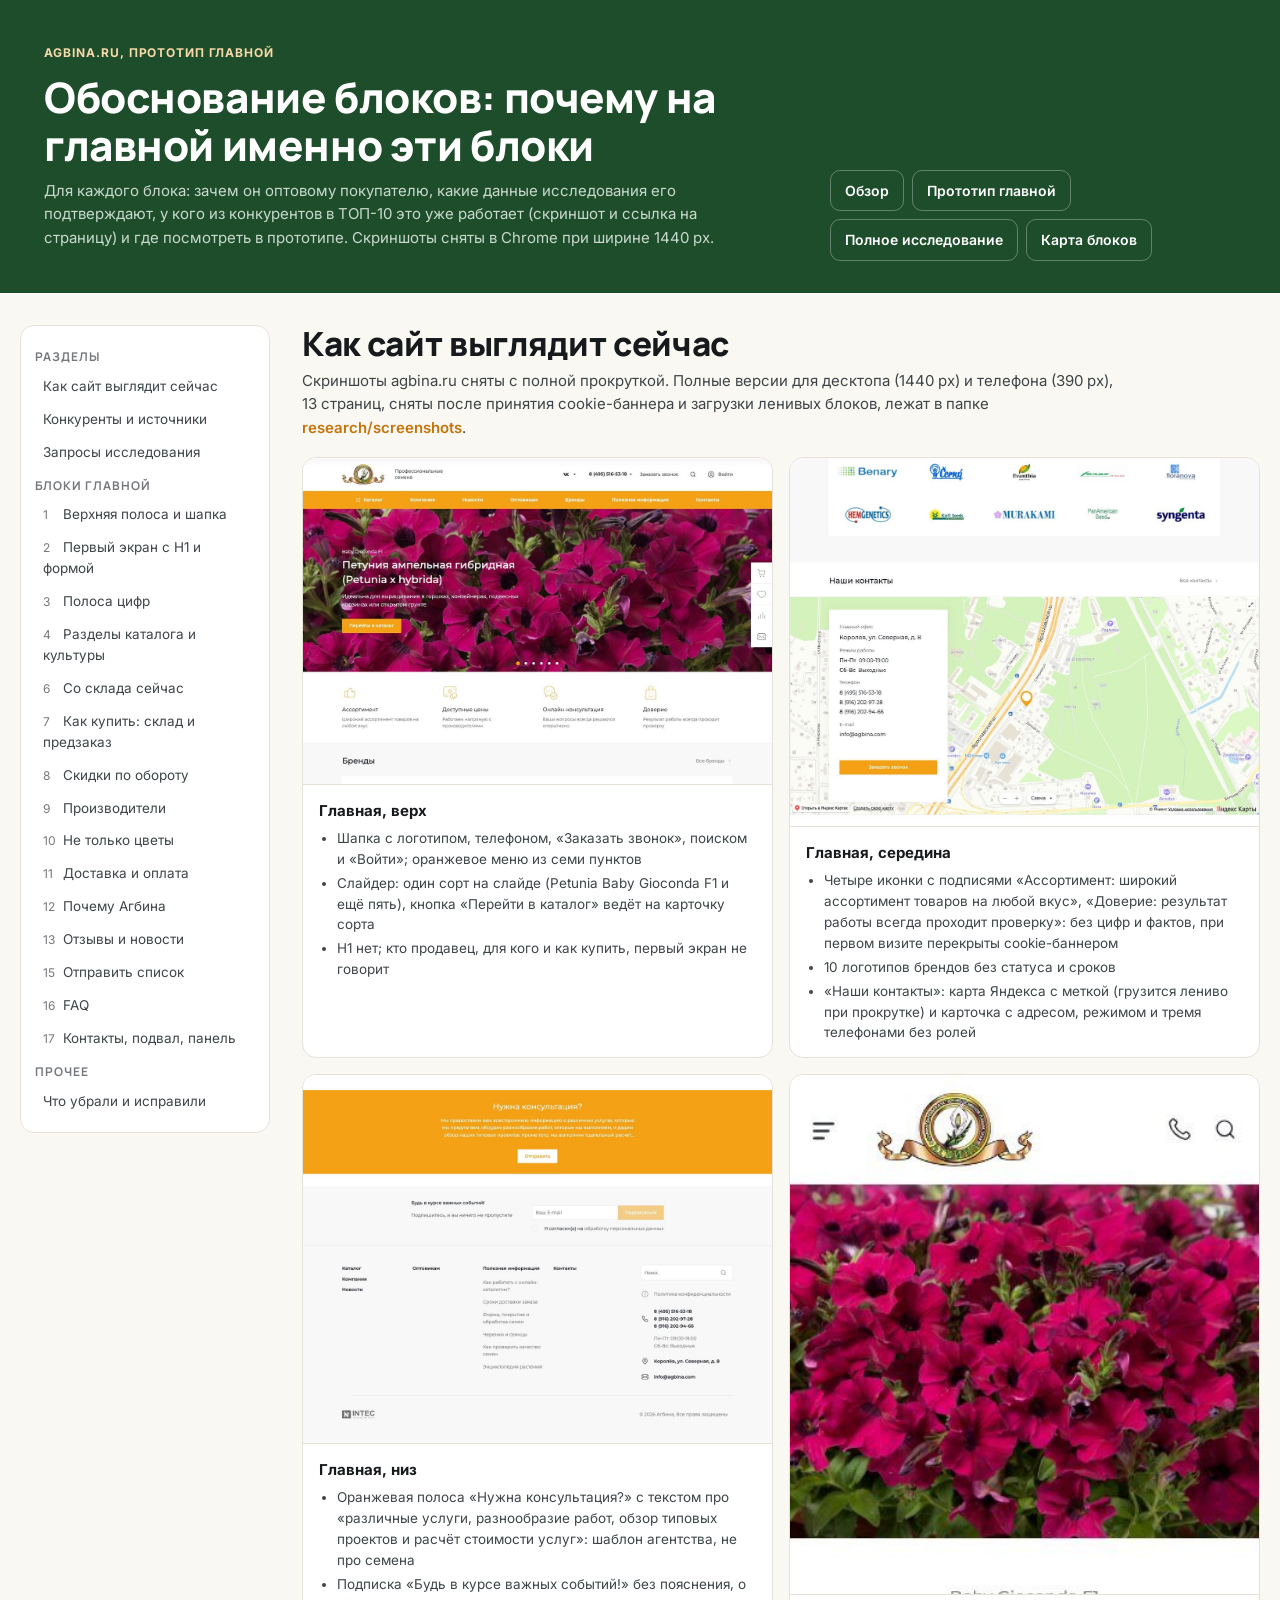
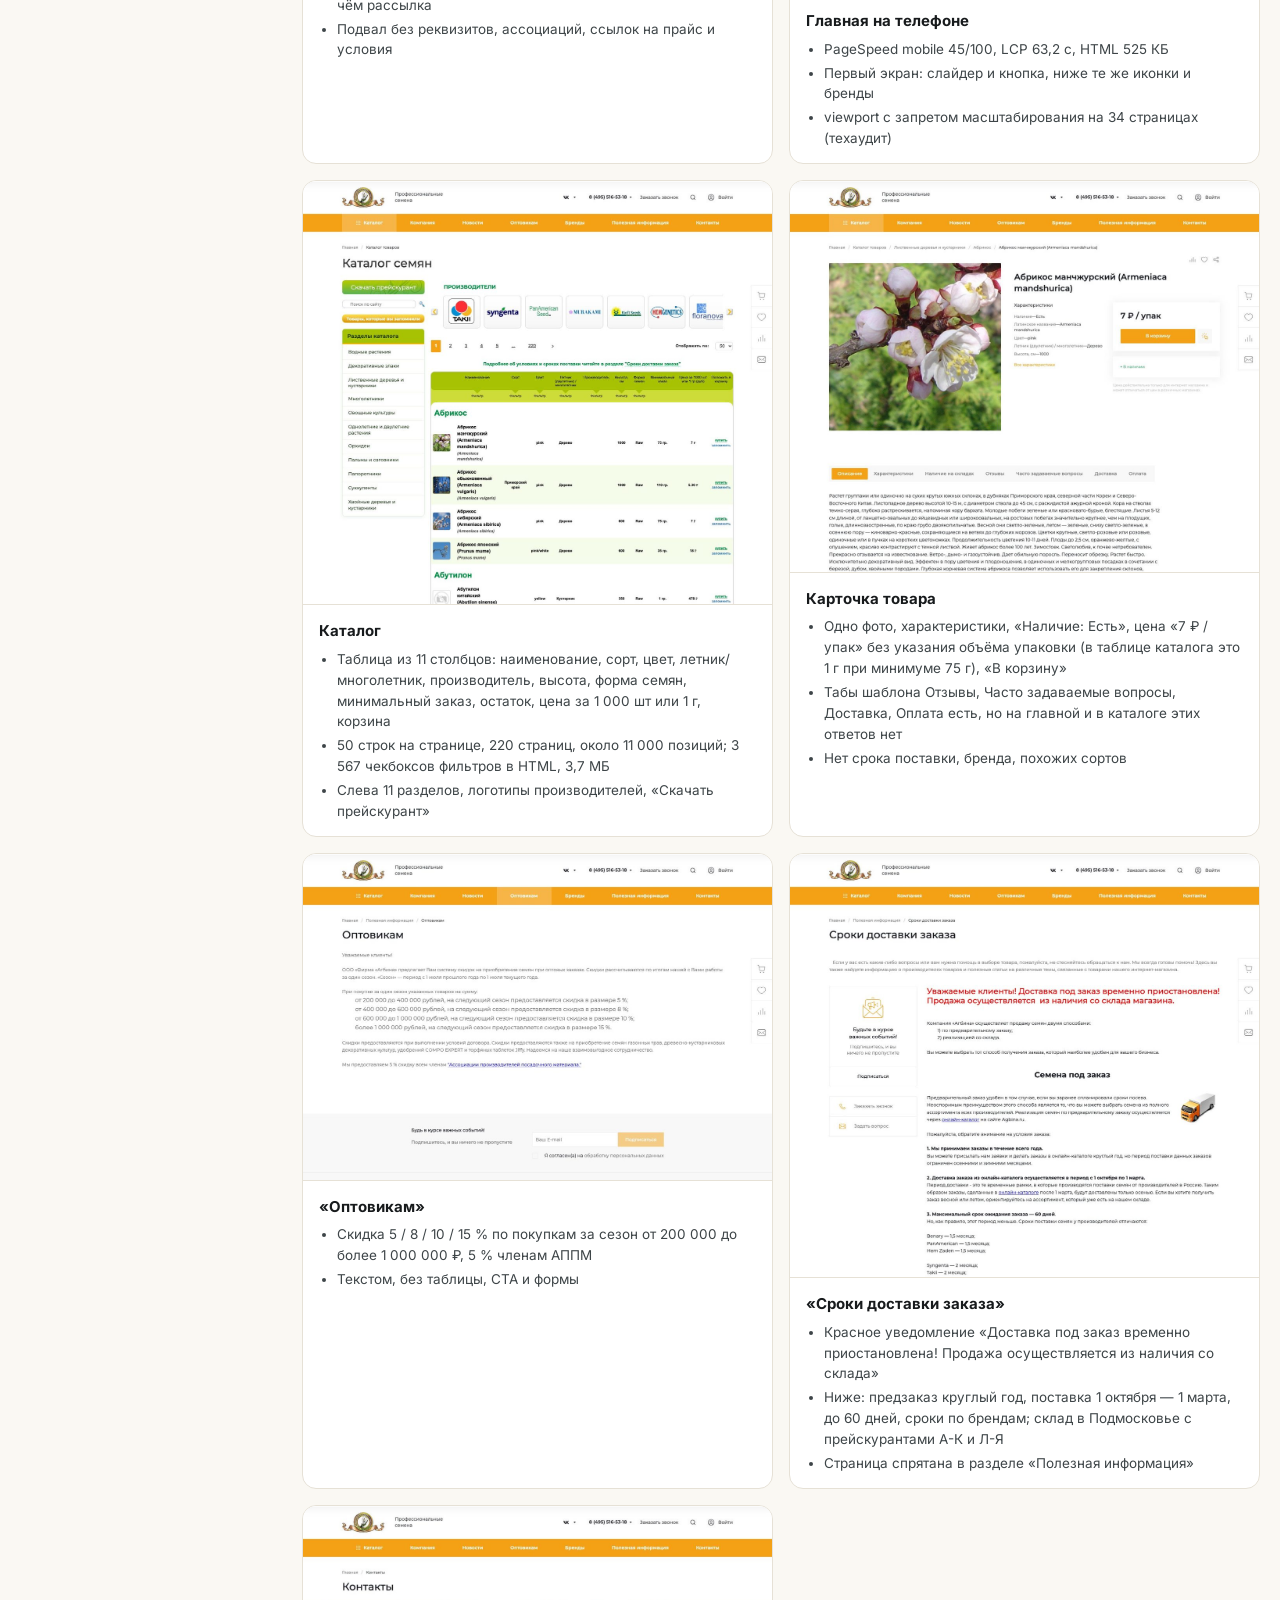
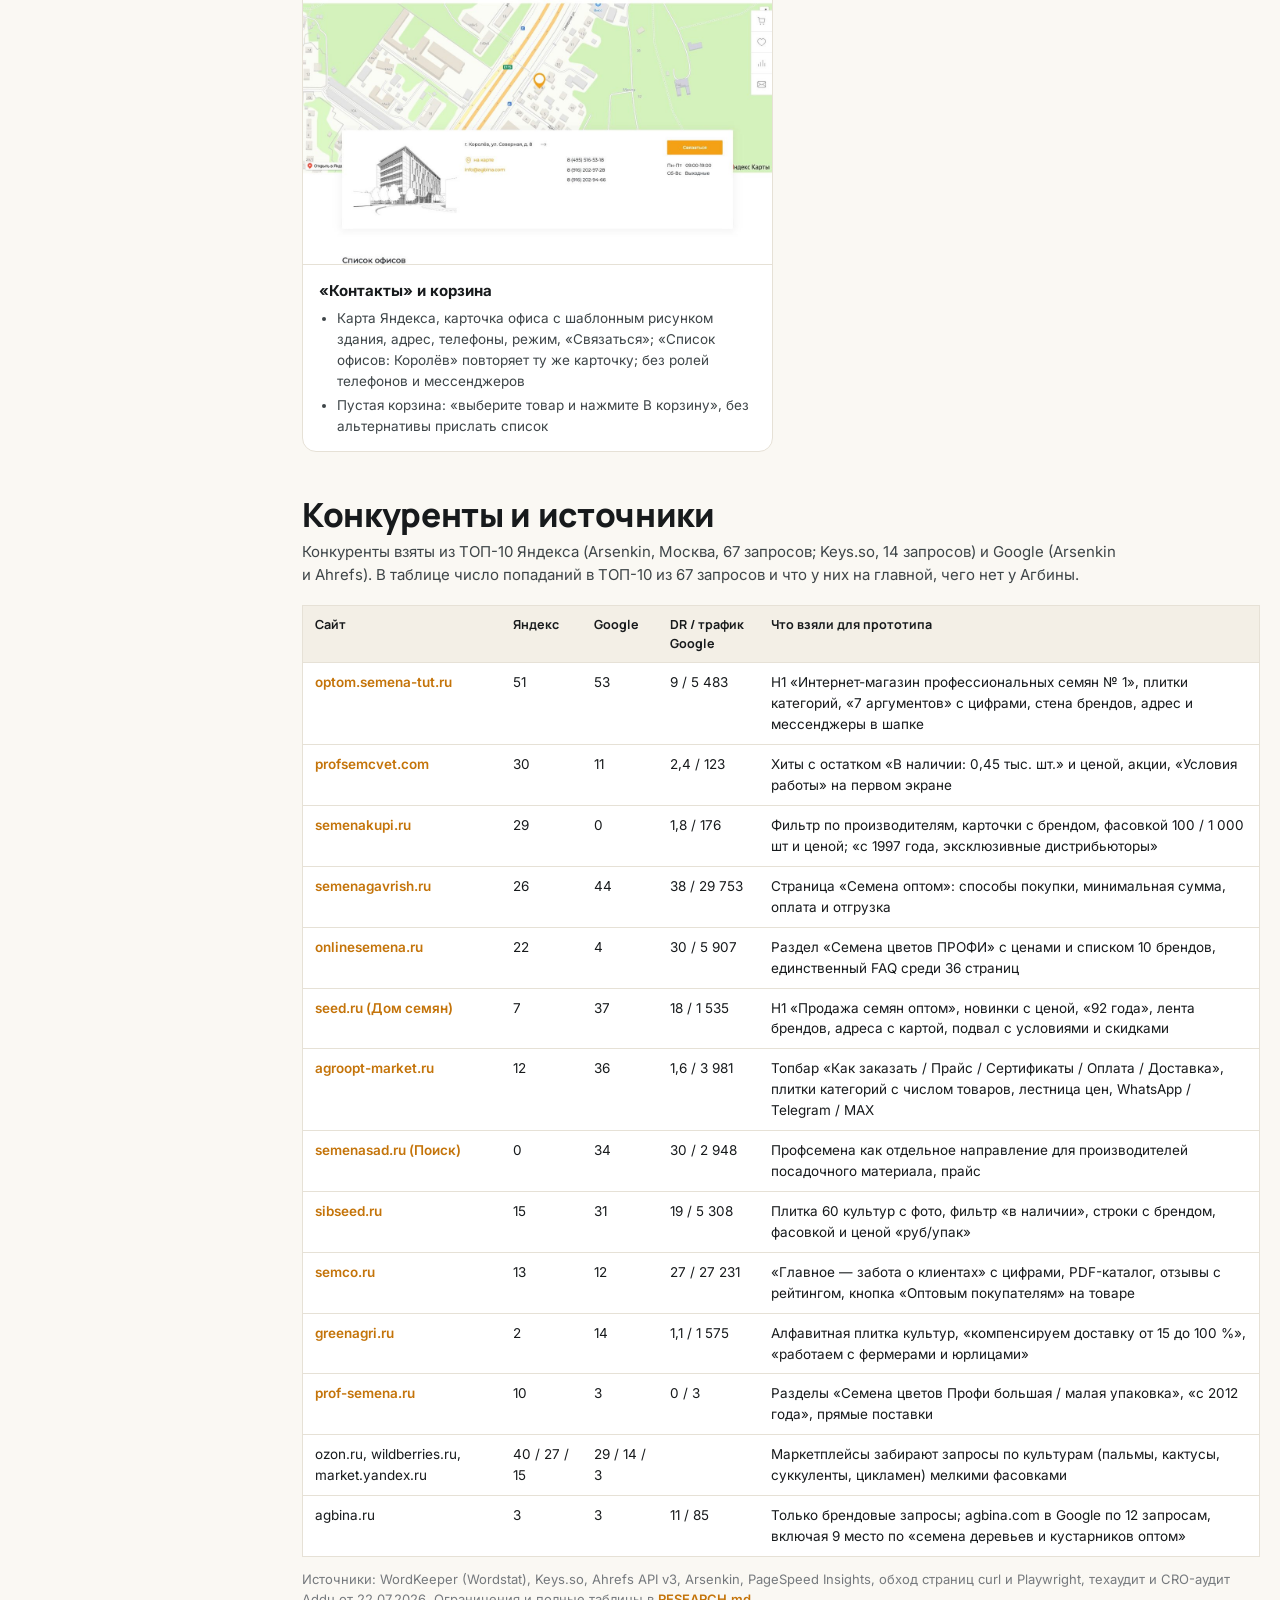
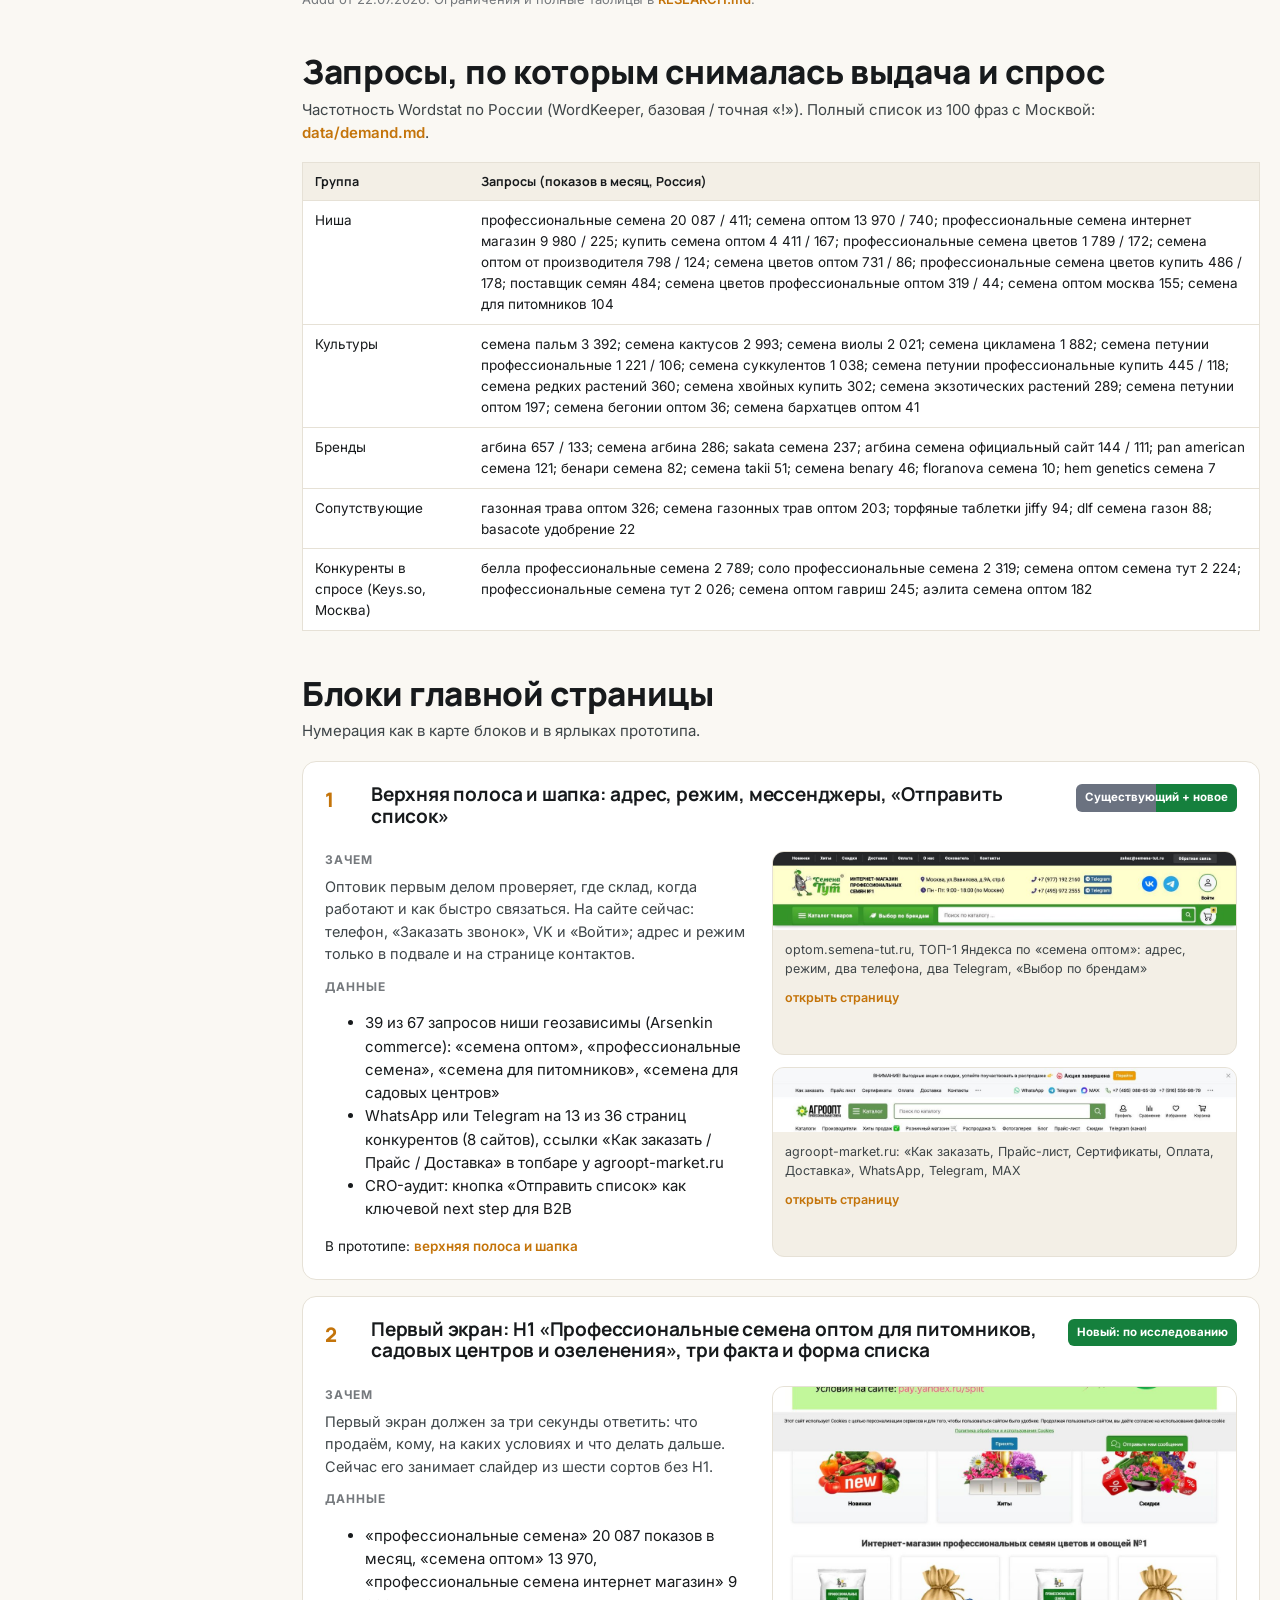
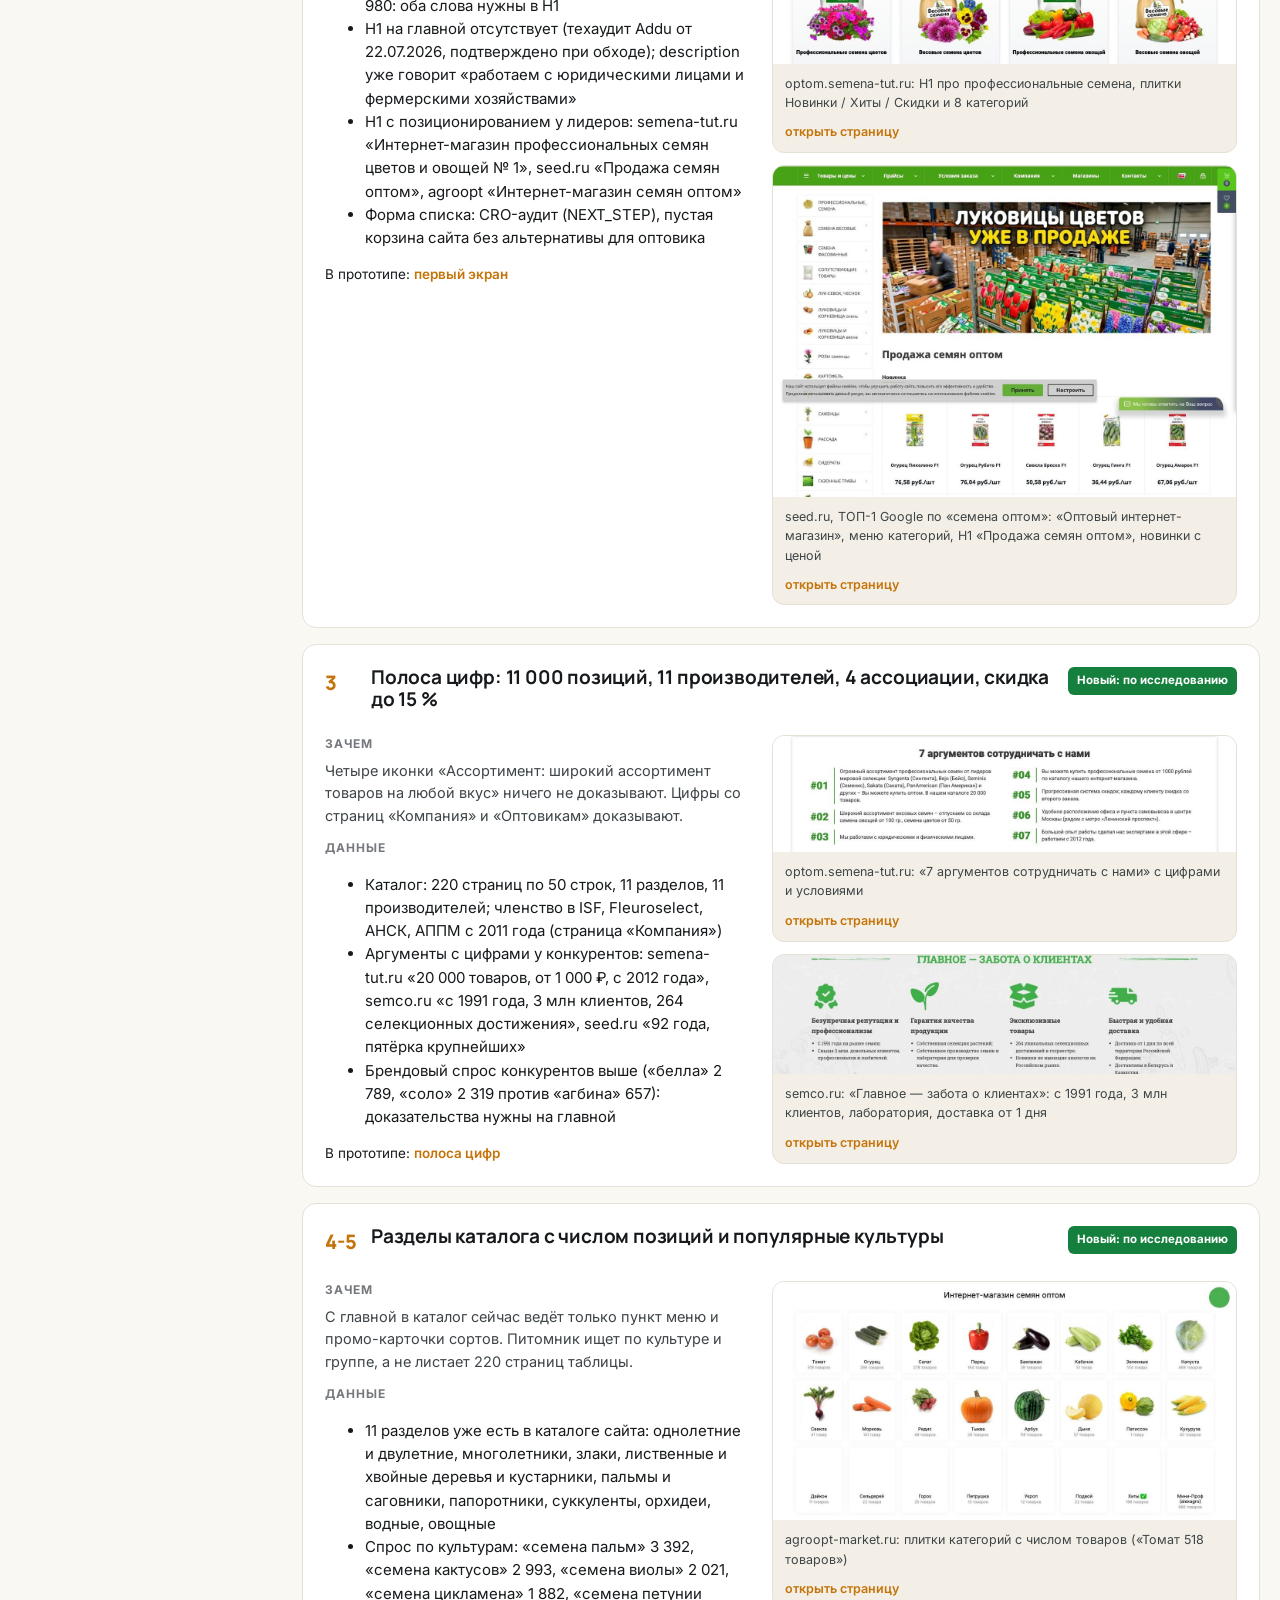
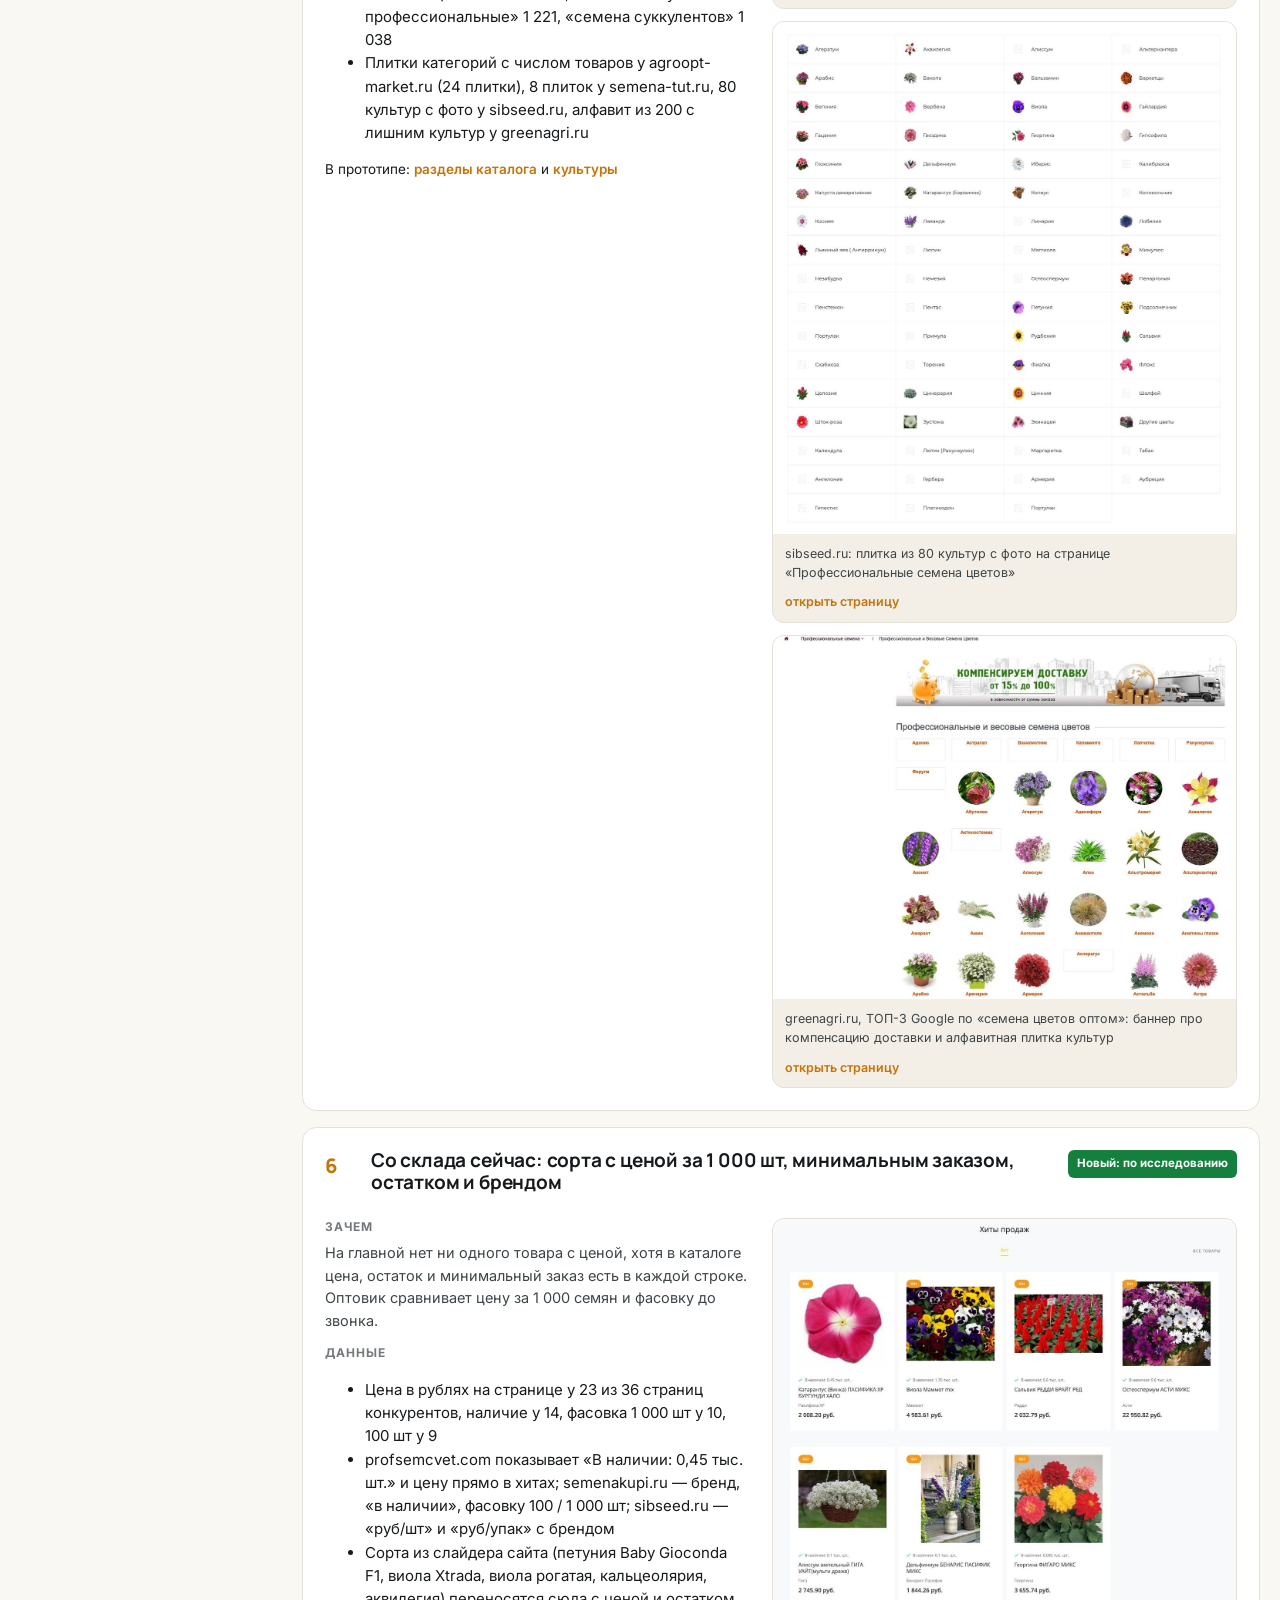
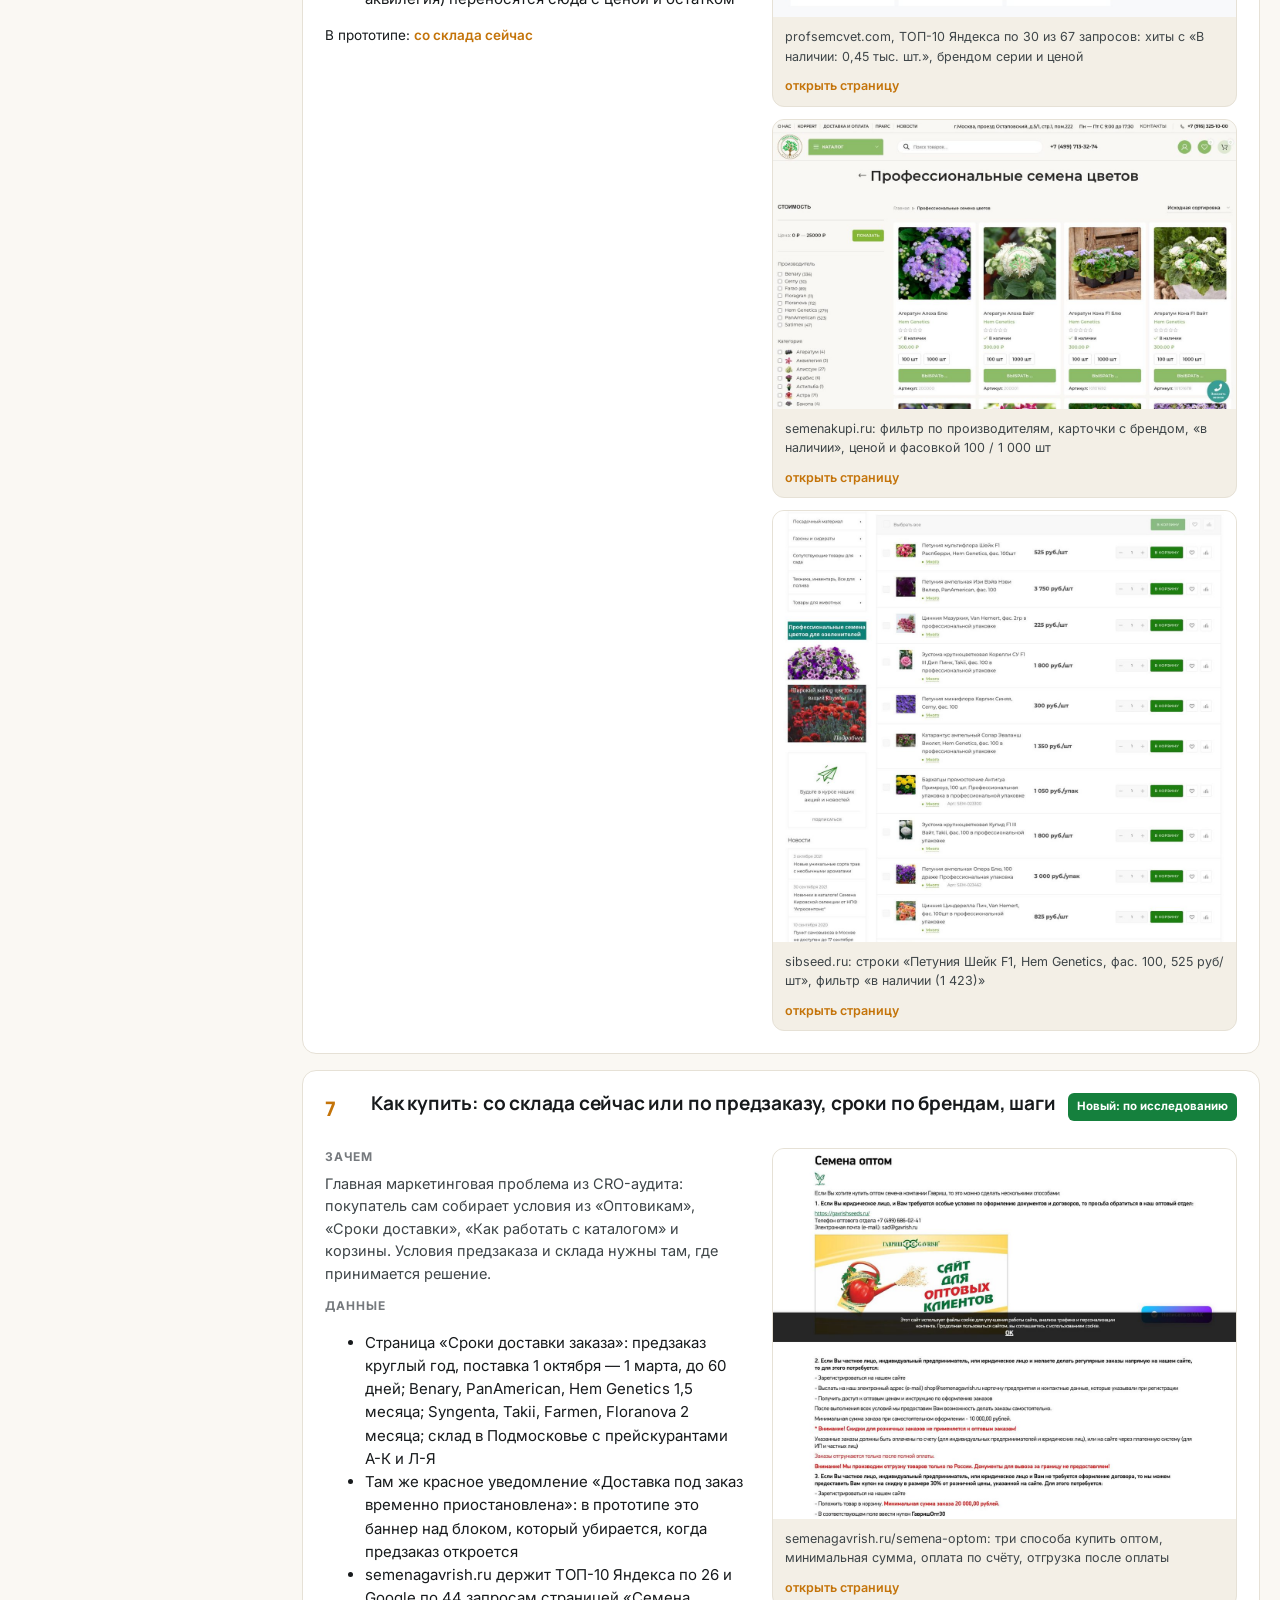
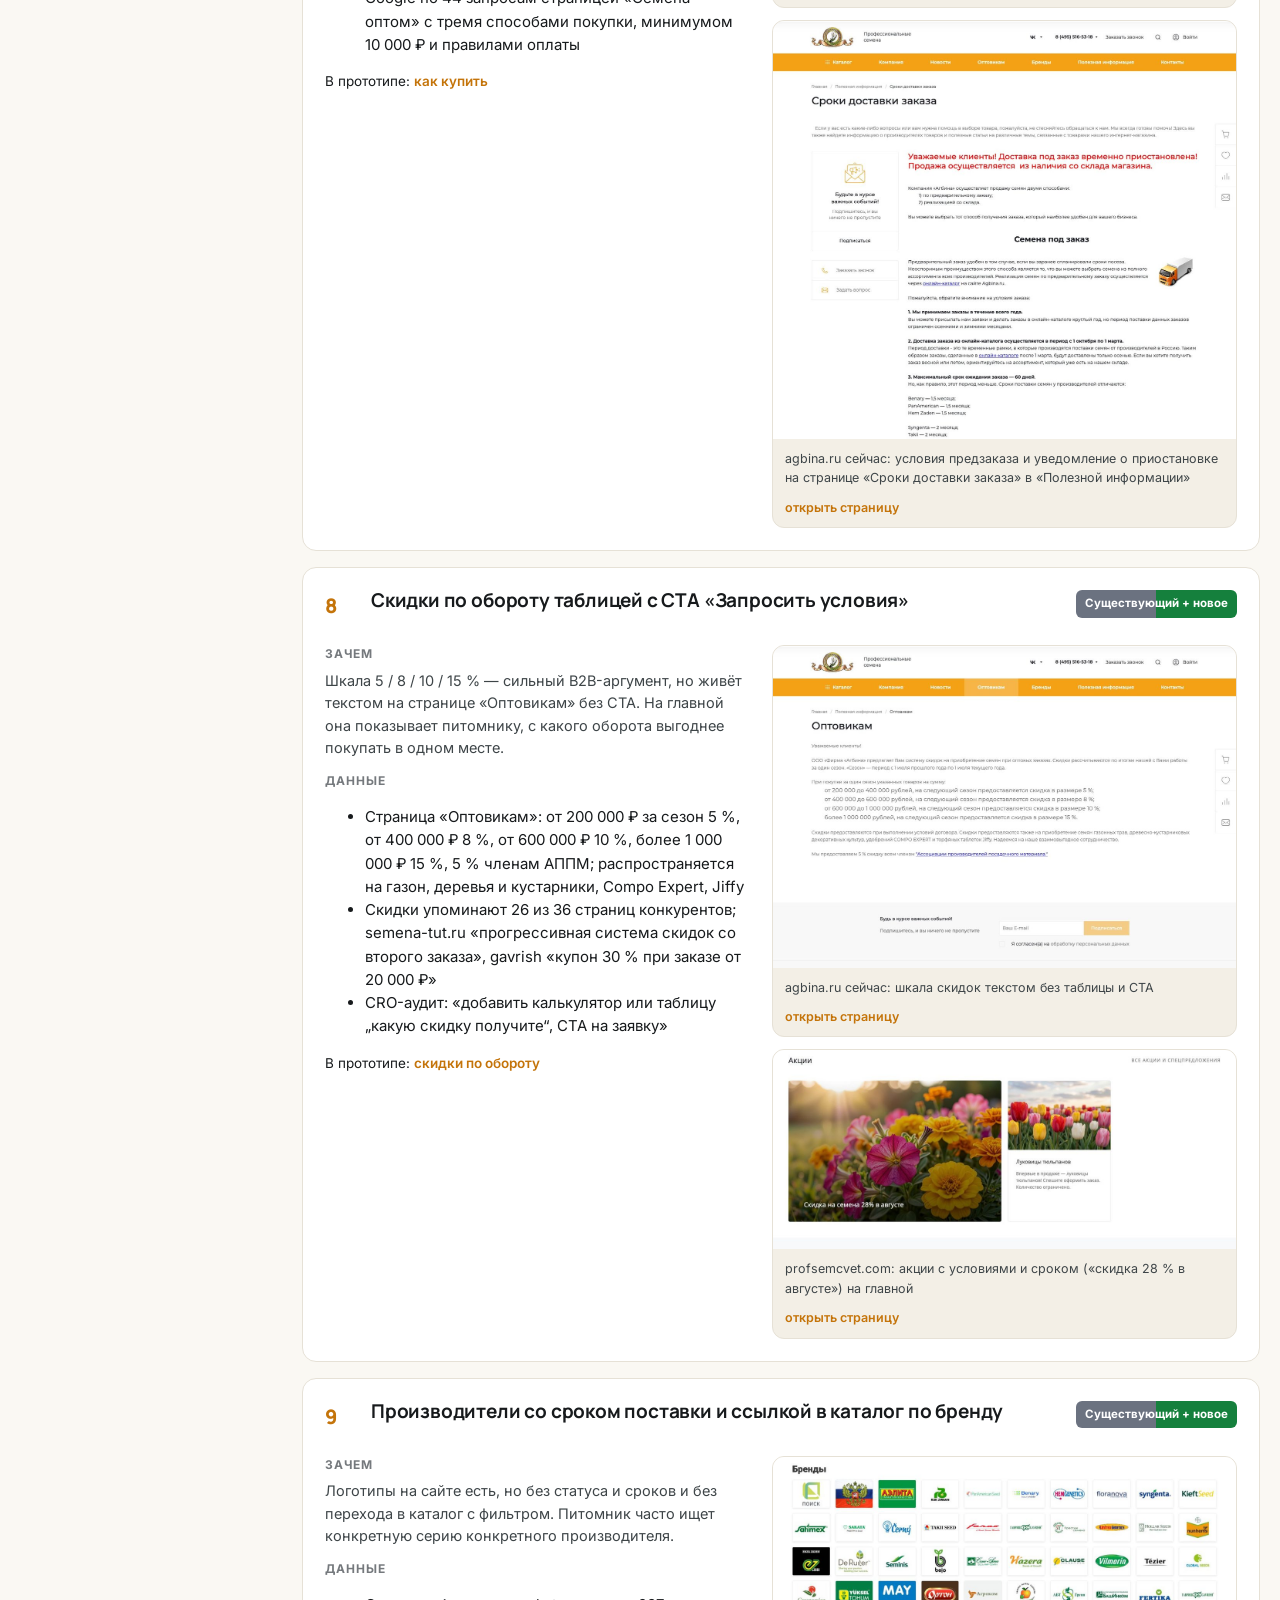
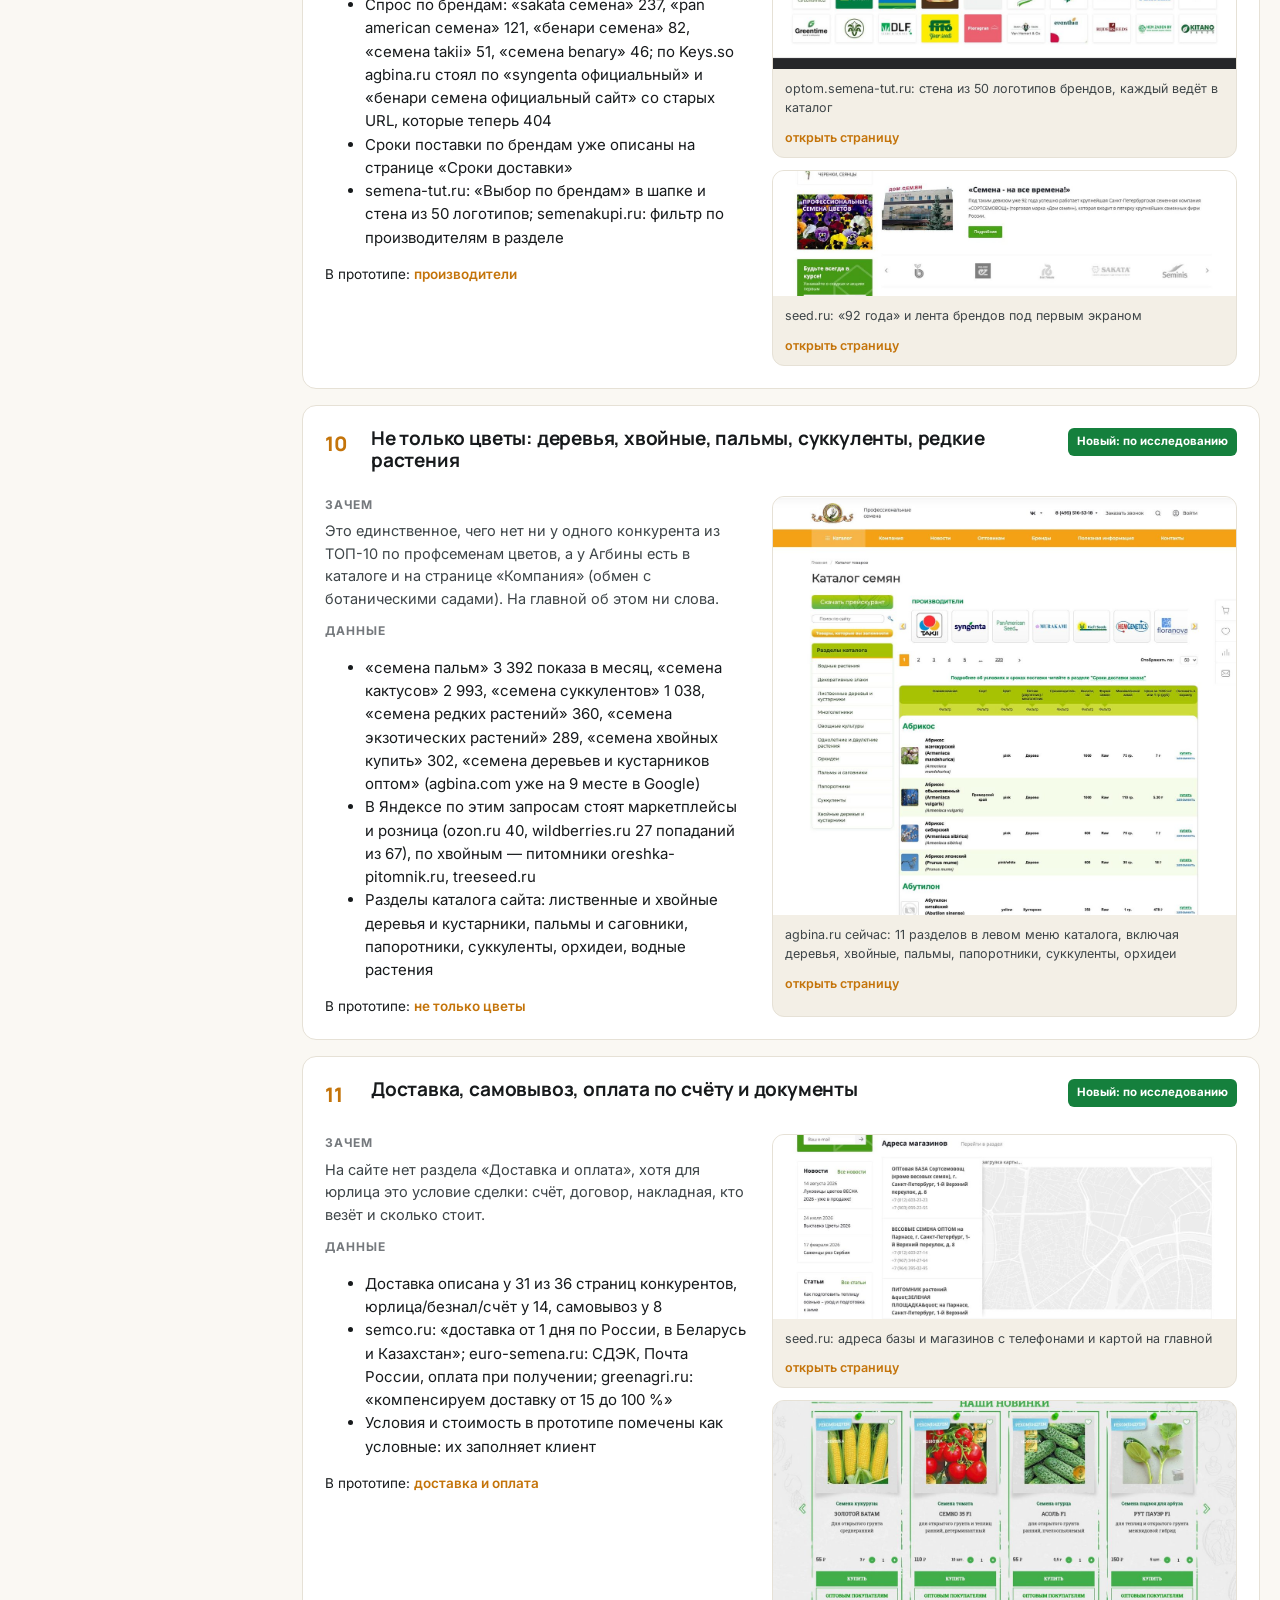
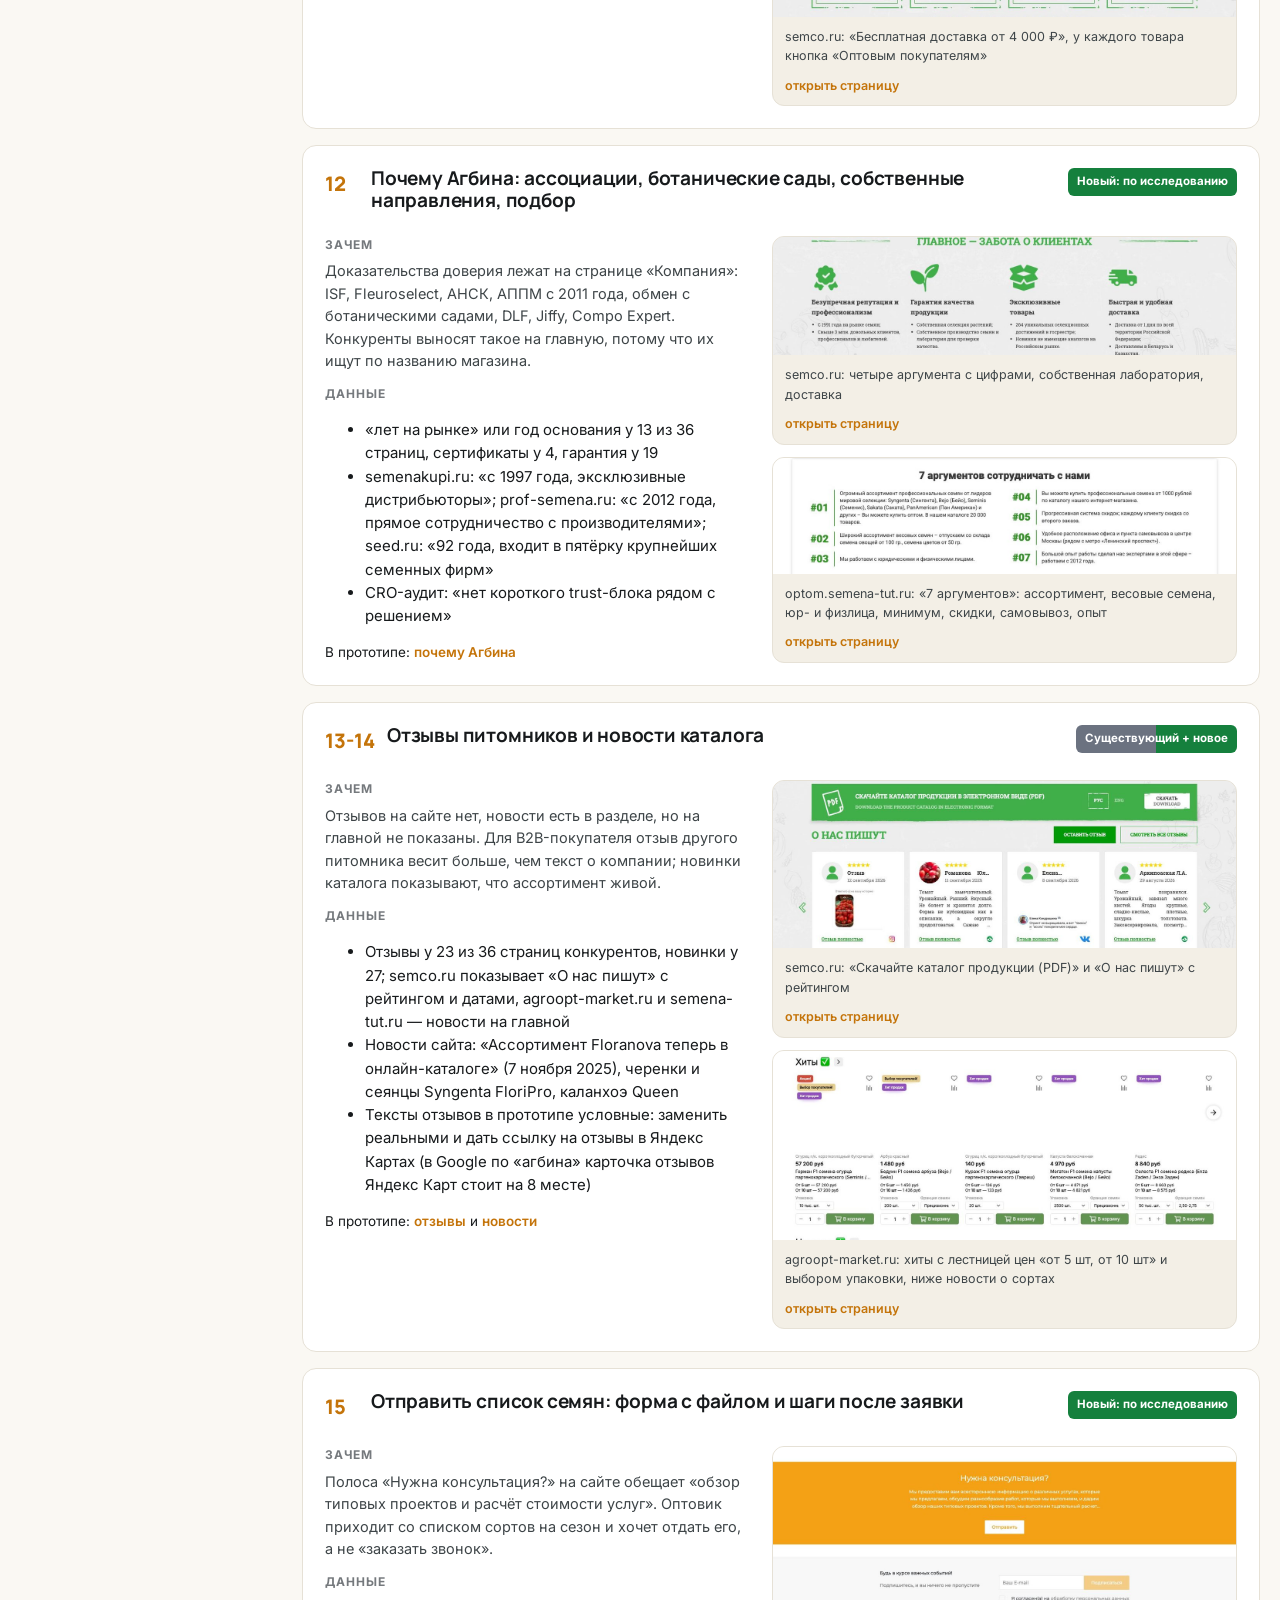
==== commit 26cd5952: "Пересняты скриншоты сайта после полной загрузки (cookie-баннер, карта, ленивые картинки), исправлены" ====
--- a/rationale.html
+++ b/rationale.html
@@ -108,17 +108,17 @@
   <main>
     <section class="rat-sec" id="was">
       <h2>Как сайт выглядит сейчас</h2>
-      <p class="sub">Скриншоты agbina.ru сняты с полной прокруткой. Полные версии для десктопа (1440 px) и телефона (390 px), 12 страниц, лежат в папке <a href="https://github.com/takedown-desing/agbina-prototype/tree/main/research/screenshots" target="_blank" rel="noopener" style="color:var(--brand-dark);font-weight:600">research/screenshots</a>.</p>
+      <p class="sub">Скриншоты agbina.ru сняты с полной прокруткой. Полные версии для десктопа (1440 px) и телефона (390 px), 13 страниц, сняты после принятия cookie-баннера и загрузки ленивых блоков, лежат в папке <a href="https://github.com/takedown-desing/agbina-prototype/tree/main/research/screenshots" target="_blank" rel="noopener" style="color:var(--brand-dark);font-weight:600">research/screenshots</a>.</p>
       <div class="was-grid">
         <div class="was"><a href="research/screenshots/agbina_home_desktop.jpeg" target="_blank"><img src="research/screenshots/was/was-home-top.jpg" alt="Главная, первый экран" loading="lazy"></a><div class="b"><b>Главная, верх</b><ul><li>Шапка с логотипом, телефоном, «Заказать звонок», поиском и «Войти»; оранжевое меню из семи пунктов</li><li>Слайдер: один сорт на слайде (Petunia Baby Gioconda F1 и ещё пять), кнопка «Перейти в каталог» ведёт на карточку сорта</li><li>H1 нет; кто продавец, для кого и как купить, первый экран не говорит</li></ul></div></div>
-        <div class="was"><a href="research/screenshots/agbina_home_desktop.jpeg" target="_blank"><img src="research/screenshots/was/was-home-mid.jpg" alt="Главная, середина" loading="lazy"></a><div class="b"><b>Главная, середина</b><ul><li>Четыре иконки с подписями «Ассортимент: широкий ассортимент товаров на любой вкус», «Доверие: результат работы всегда проходит проверку», на десктопе перекрыты cookie-баннером</li><li>10 логотипов брендов без статуса и сроков</li><li>«Наши контакты»: надпись «Загрузка карты…» на 400 px, карта не грузится</li></ul></div></div>
-        <div class="was"><a href="research/screenshots/agbina_home_desktop.jpeg" target="_blank"><img src="research/screenshots/was/was-home-bottom.jpg" alt="Главная, низ" loading="lazy"></a><div class="b"><b>Главная, низ</b><ul><li>Оранжевая полоса «Нужна консультация?» с текстом про «различные услуги, разнообразие работ, обзор типовых проектов и расчёт стоимости услуг»: шаблон агентства, не про семена</li><li>Подвал без реквизитов, ассоциаций, ссылок на прайс и условия</li></ul></div></div>
+        <div class="was"><a href="research/screenshots/agbina_home_desktop.jpeg" target="_blank"><img src="research/screenshots/was/was-home-mid.jpg" alt="Главная, середина" loading="lazy"></a><div class="b"><b>Главная, середина</b><ul><li>Четыре иконки с подписями «Ассортимент: широкий ассортимент товаров на любой вкус», «Доверие: результат работы всегда проходит проверку»: без цифр и фактов, при первом визите перекрыты cookie-баннером</li><li>10 логотипов брендов без статуса и сроков</li><li>«Наши контакты»: карта Яндекса с меткой (грузится лениво при прокрутке) и карточка с адресом, режимом и тремя телефонами без ролей</li></ul></div></div>
+        <div class="was"><a href="research/screenshots/agbina_home_desktop.jpeg" target="_blank"><img src="research/screenshots/was/was-home-bottom.jpg" alt="Главная, низ" loading="lazy"></a><div class="b"><b>Главная, низ</b><ul><li>Оранжевая полоса «Нужна консультация?» с текстом про «различные услуги, разнообразие работ, обзор типовых проектов и расчёт стоимости услуг»: шаблон агентства, не про семена</li><li>Подписка «Будь в курсе важных событий!» без пояснения, о чём рассылка</li><li>Подвал без реквизитов, ассоциаций, ссылок на прайс и условия</li></ul></div></div>
         <div class="was"><a href="research/screenshots/agbina_home_mobile.jpeg" target="_blank"><img src="research/screenshots/was/was-home-mobile.jpg" alt="Главная на телефоне" loading="lazy" style="max-height:520px;object-fit:cover;object-position:top"></a><div class="b"><b>Главная на телефоне</b><ul><li>PageSpeed mobile 45/100, LCP 63,2 с, HTML 525 КБ</li><li>Первый экран: слайдер и кнопка, ниже те же иконки и бренды</li><li>viewport с запретом масштабирования на 34 страницах (техаудит)</li></ul></div></div>
         <div class="was"><a href="research/screenshots/agbina_catalog_desktop.jpeg" target="_blank"><img src="research/screenshots/was/was-catalog-top.jpg" alt="Каталог" loading="lazy"></a><div class="b"><b>Каталог</b><ul><li>Таблица из 11 столбцов: наименование, сорт, цвет, летник/многолетник, производитель, высота, форма семян, минимальный заказ, остаток, цена за 1 000 шт или 1 г, корзина</li><li>50 строк на странице, 220 страниц, около 11 000 позиций; 3 567 чекбоксов фильтров в HTML, 3,7 МБ</li><li>Слева 11 разделов, логотипы производителей, «Скачать прейскурант»</li></ul></div></div>
-        <div class="was"><a href="research/screenshots/agbina_product_desktop.jpeg" target="_blank"><img src="research/screenshots/was/was-product-top.jpg" alt="Карточка товара" loading="lazy"></a><div class="b"><b>Карточка товара</b><ul><li>Описание, характеристики, «Наличие: Есть», цена, «В корзину»</li><li>Фасовка и минимальный заказ не рядом с ценой, нет срока поставки, бренда, похожих сортов</li></ul></div></div>
+        <div class="was"><a href="research/screenshots/agbina_product_desktop.jpeg" target="_blank"><img src="research/screenshots/was/was-product-top.jpg" alt="Карточка товара" loading="lazy"></a><div class="b"><b>Карточка товара</b><ul><li>Одно фото, характеристики, «Наличие: Есть», цена «7 ₽ / упак» без указания объёма упаковки (в таблице каталога это 1 г при минимуме 75 г), «В корзину»</li><li>Табы шаблона Отзывы, Часто задаваемые вопросы, Доставка, Оплата есть, но на главной и в каталоге этих ответов нет</li><li>Нет срока поставки, бренда, похожих сортов</li></ul></div></div>
         <div class="was"><a href="research/screenshots/agbina_opt_desktop.jpeg" target="_blank"><img src="research/screenshots/was/was-opt-top.jpg" alt="Оптовикам" loading="lazy"></a><div class="b"><b>«Оптовикам»</b><ul><li>Скидка 5 / 8 / 10 / 15 % по покупкам за сезон от 200 000 до более 1 000 000 ₽, 5 % членам АППМ</li><li>Текстом, без таблицы, CTA и формы</li></ul></div></div>
         <div class="was"><a href="research/screenshots/agbina_sroki_desktop.jpeg" target="_blank"><img src="research/screenshots/was/was-sroki-top.jpg" alt="Сроки доставки" loading="lazy"></a><div class="b"><b>«Сроки доставки заказа»</b><ul><li>Красное уведомление «Доставка под заказ временно приостановлена! Продажа осуществляется из наличия со склада»</li><li>Ниже: предзаказ круглый год, поставка 1 октября — 1 марта, до 60 дней, сроки по брендам; склад в Подмосковье с прейскурантами А-К и Л-Я</li><li>Страница спрятана в разделе «Полезная информация»</li></ul></div></div>
-        <div class="was"><a href="research/screenshots/agbina_contacts_desktop.jpeg" target="_blank"><img src="research/screenshots/was/was-contacts-top.jpg" alt="Контакты" loading="lazy"></a><div class="b"><b>«Контакты» и корзина</b><ul><li>«Загрузка карты…», адрес, режим, «Список офисов: Королёв»; без ролей телефонов и мессенджеров</li><li>Пустая корзина: «выберите товар и нажмите В корзину», без альтернативы прислать список</li></ul></div></div>
+        <div class="was"><a href="research/screenshots/agbina_contacts_desktop.jpeg" target="_blank"><img src="research/screenshots/was/was-contacts-top.jpg" alt="Контакты" loading="lazy"></a><div class="b"><b>«Контакты» и корзина</b><ul><li>Карта Яндекса, карточка офиса с шаблонным рисунком здания, адрес, телефоны, режим, «Связаться»; «Список офисов: Королёв» повторяет ту же карточку; без ролей телефонов и мессенджеров</li><li>Пустая корзина: «выберите товар и нажмите В корзину», без альтернативы прислать список</li></ul></div></div>
       </div>
     </section>
 
@@ -294,9 +294,9 @@
 
       <div class="rat" id="h17">
         <div class="head"><span class="num">17-19</span><h3>Контакты с ролями и картой, подвал с реквизитами, липкая панель на мобильном</h3><span class="tagchip mix">Существующий + новое</span></div>
-        <div class="why"><b>Зачем</b><p>Блок контактов на главной есть, но карта не загружается, а три телефона идут без ролей. Подвал не содержит реквизитов, ассоциаций и ссылок на соседние магазины Агбины. На телефоне нужен быстрый доступ к звонку и списку.</p><b>Данные</b><ul><li>CRO-аудит: «добавить быстрые роли: отдел продаж, консультация по предзаказу, складское наличие, документы/счёт, SLA ответа»</li><li>seed.ru и profsemcvet.com показывают адреса с картой на главной; agroopt-market.ru — ОГРН и реквизиты в подвале</li><li>По «агбина» в Яндексе agbina-jiffy.ru, agbina-grass.ru и agbina-compo.ru стоят на 2, 4 и 5 местах, а с главной agbina.ru на них нет ссылок; agbina-grass.ru получает из Google 1 150 визитов в месяц против 85 у agbina.ru</li><li>PageSpeed mobile 45/100: липкая панель с телефоном и списком вместо тяжёлого слайдера</li></ul><div class="proto">В прототипе: <a href="prototypes/home.html#contacts">контакты</a>, подвал и панель внизу на мобильном</div></div>
-        <div class="shots">
-          <figure><a href="research/screenshots/was/was-contacts-top.jpg" target="_blank"><img src="research/screenshots/was/was-contacts-top.jpg" alt="agbina.ru: контакты" loading="lazy"></a><figcaption><span>agbina.ru сейчас: «Загрузка карты…», адрес и режим без ролей телефонов</span><a href="https://agbina.ru/contacts/" target="_blank" rel="noopener">открыть страницу</a></figcaption></figure>
+        <div class="why"><b>Зачем</b><p>Блок контактов с картой Яндекса на главной есть, но три телефона идут без ролей, мессенджеров нет, а JS-виджет карты грузится лениво и тяжело для мобильной версии. Подвал не содержит реквизитов, ассоциаций и ссылок на соседние магазины Агбины. На телефоне нужен быстрый доступ к звонку и списку.</p><b>Данные</b><ul><li>CRO-аудит: «добавить быстрые роли: отдел продаж, консультация по предзаказу, складское наличие, документы/счёт, SLA ответа»</li><li>seed.ru и profsemcvet.com показывают адреса с картой на главной; agroopt-market.ru — ОГРН и реквизиты в подвале</li><li>По «агбина» в Яндексе agbina-jiffy.ru, agbina-grass.ru и agbina-compo.ru стоят на 2, 4 и 5 местах, а с главной agbina.ru на них нет ссылок; agbina-grass.ru получает из Google 1 150 визитов в месяц против 85 у agbina.ru</li><li>PageSpeed mobile 45/100: липкая панель с телефоном и списком вместо тяжёлого слайдера</li></ul><div class="proto">В прототипе: <a href="prototypes/home.html#contacts">контакты</a>, подвал и панель внизу на мобильном</div></div>
+        <div class="shots">
+          <figure><a href="research/screenshots/was/was-contacts-top.jpg" target="_blank"><img src="research/screenshots/was/was-contacts-top.jpg" alt="agbina.ru: контакты" loading="lazy"></a><figcaption><span>agbina.ru сейчас: карта Яндекса, адрес и режим без ролей телефонов и мессенджеров</span><a href="https://agbina.ru/contacts/" target="_blank" rel="noopener">открыть страницу</a></figcaption></figure>
           <figure><a href="research/screenshots/competitors/addresses-map-seed.jpg" target="_blank"><img src="research/screenshots/competitors/addresses-map-seed.jpg" alt="seed.ru: адреса" loading="lazy"></a><figcaption><span>seed.ru: адреса с телефонами каждого подразделения и карта</span><a href="https://www.seed.ru/" target="_blank" rel="noopener">открыть страницу</a></figcaption></figure>
         </div>
       </div>
@@ -310,7 +310,7 @@
           <tr><td>Слайдер из шести сортов на первом экране, без H1 и оффера</td><td>Первый экран с H1 «Профессиональные семена оптом для питомников, садовых центров и озеленения», тремя фактами и формой списка; сорта перенесены в блок «Со склада сейчас» с ценой и остатком</td></tr>
           <tr><td>Четыре иконки с шаблонными подписями, на десктопе под cookie-баннером</td><td>Полоса цифр: 11 000 позиций, 11 производителей, 4 ассоциации, скидка до 15 %</td></tr>
           <tr><td>10 логотипов брендов без статуса и сроков</td><td>Карточки производителей со сроком поставки и ссылкой в каталог с фильтром</td></tr>
-          <tr><td>«Наши контакты» с надписью «Загрузка карты…» на 400 px</td><td>Статичная карта Королёва с точкой, телефоны с ролями, реквизиты</td></tr>
+          <tr><td>«Наши контакты»: JS-карта Яндекса, которая грузится лениво при прокрутке, и три телефона без ролей</td><td>Статичная карта Королёва со ссылкой на Яндекс Карты (легче для мобильной версии), телефоны с ролями, мессенджеры, реквизиты</td></tr>
           <tr><td>Полоса «Нужна консультация?» с текстом про «типовые проекты и расчёт стоимости услуг»</td><td>Блок «Пришлите список семян на сезон» с формой, файлом и шагами после заявки</td></tr>
           <tr><td>Условия покупки на четырёх страницах: «Оптовикам», «Сроки доставки», «Как работать с каталогом», корзина; «Прейскуранты» по /help/price/ отдают «Элемент не найден»</td><td>Блоки «Как купить» (склад и предзаказ, сроки по брендам, шаги), «Скидки по обороту» таблицей, «Доставка и оплата», FAQ; ссылка на рабочую страницу прейскурантов /prices/</td></tr>
           <tr><td>Уведомление «Доставка под заказ временно приостановлена» противоречит тексту о предзаказе на той же странице</td><td>Баннер над блоком «Как купить», который убирается, когда предзаказ откроется; путь «Со склада» помечен «сейчас»</td></tr>
